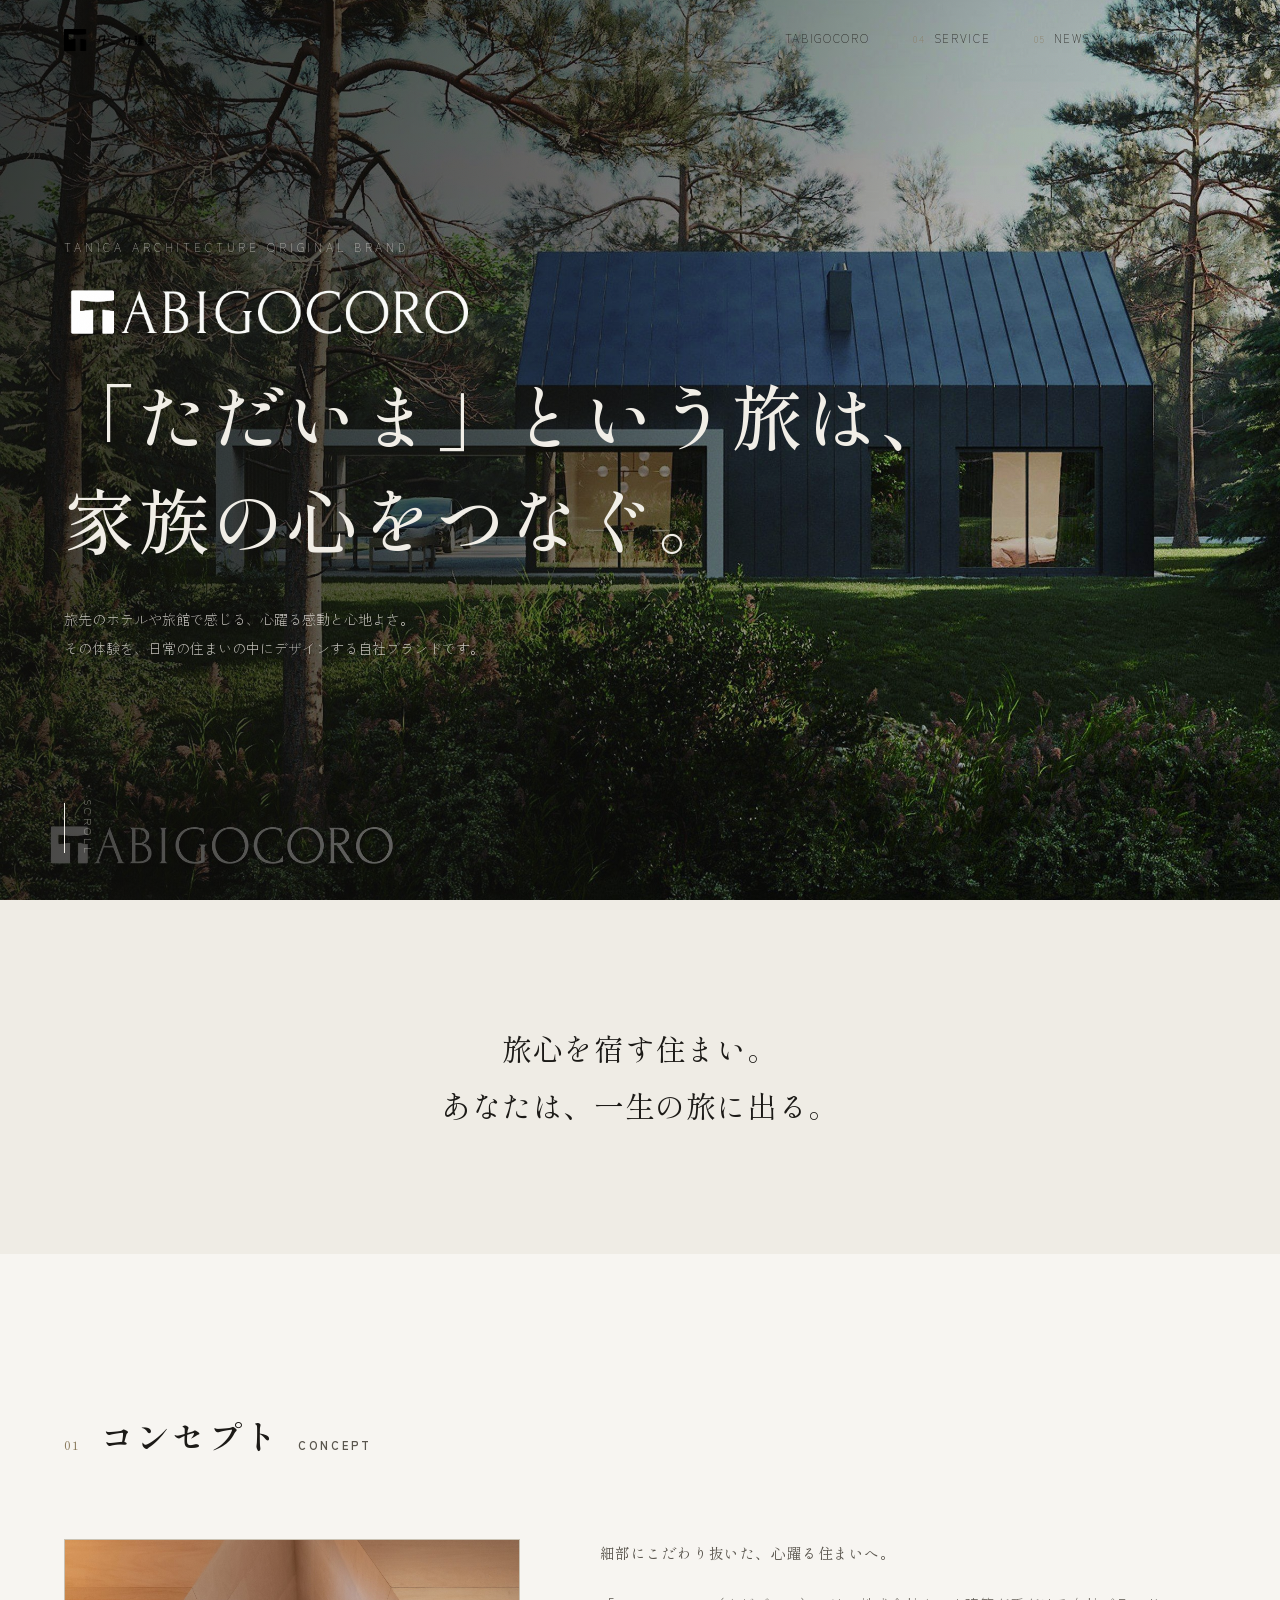
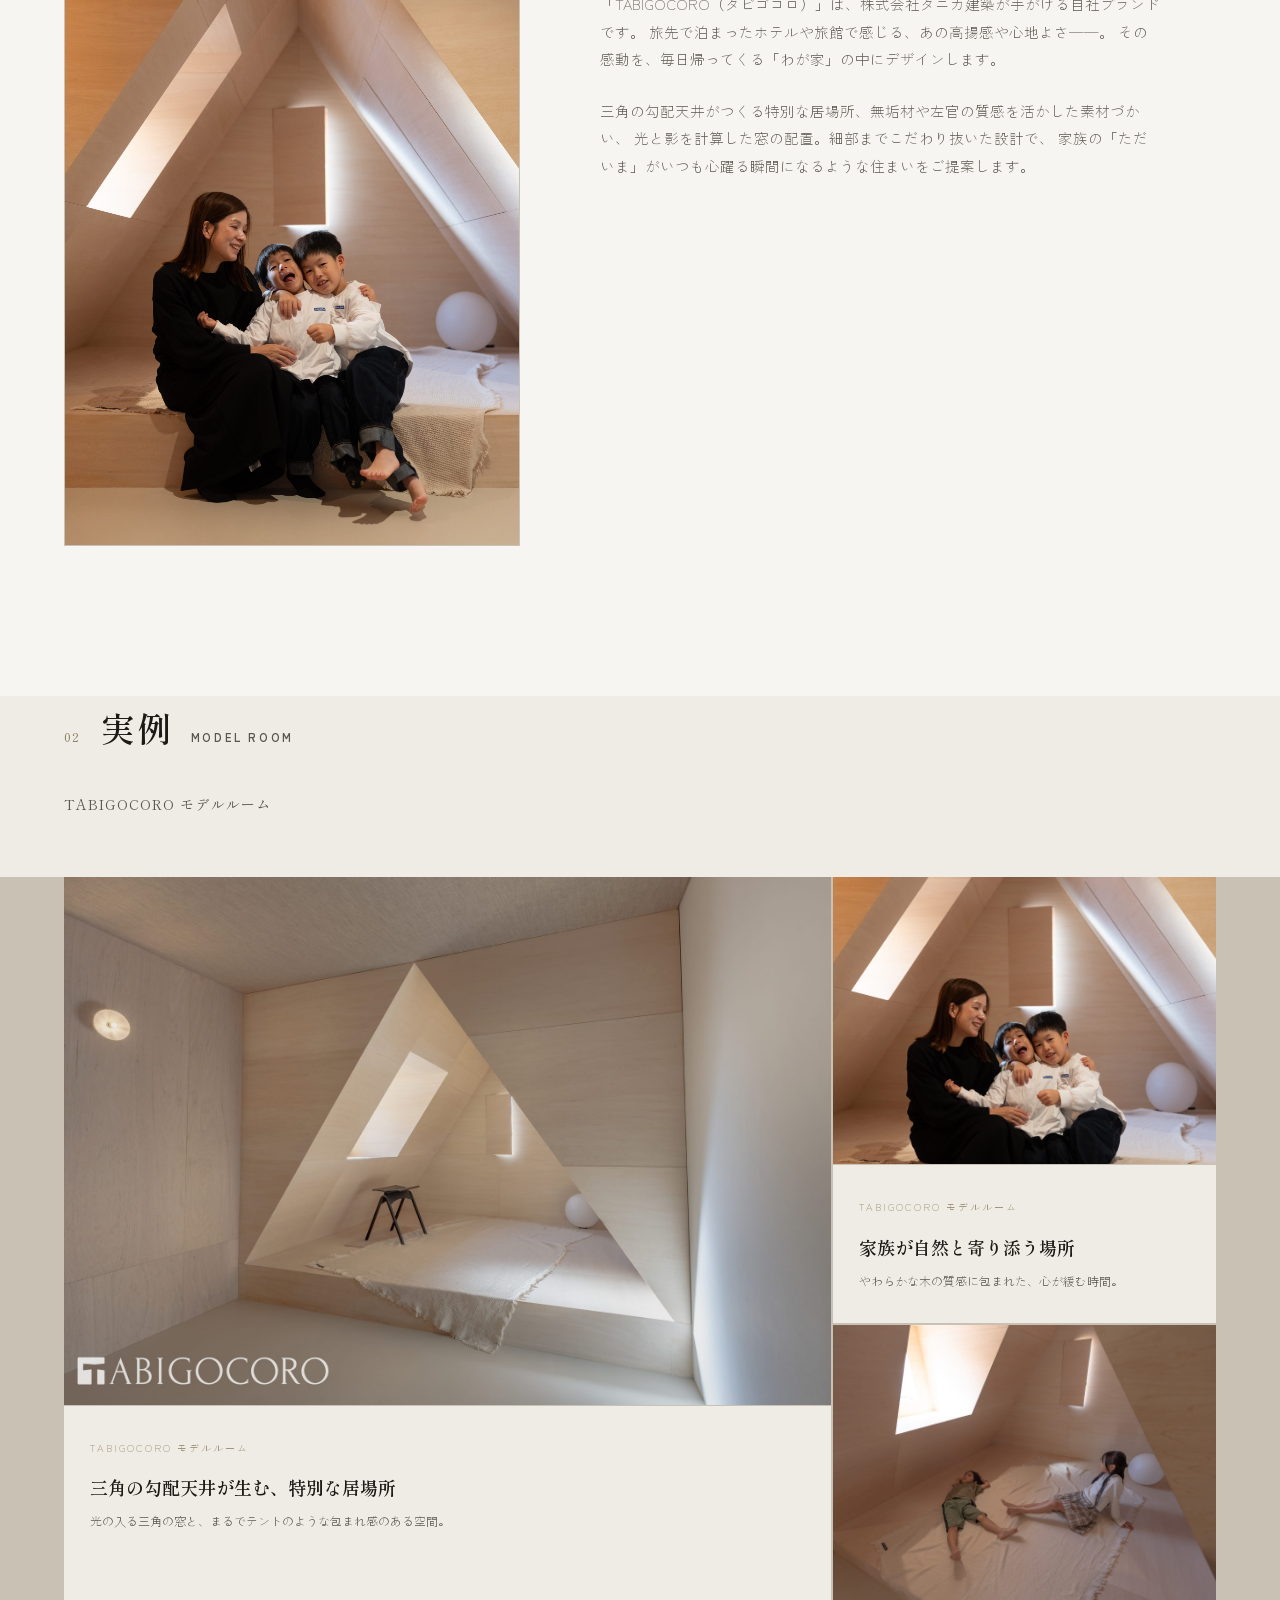
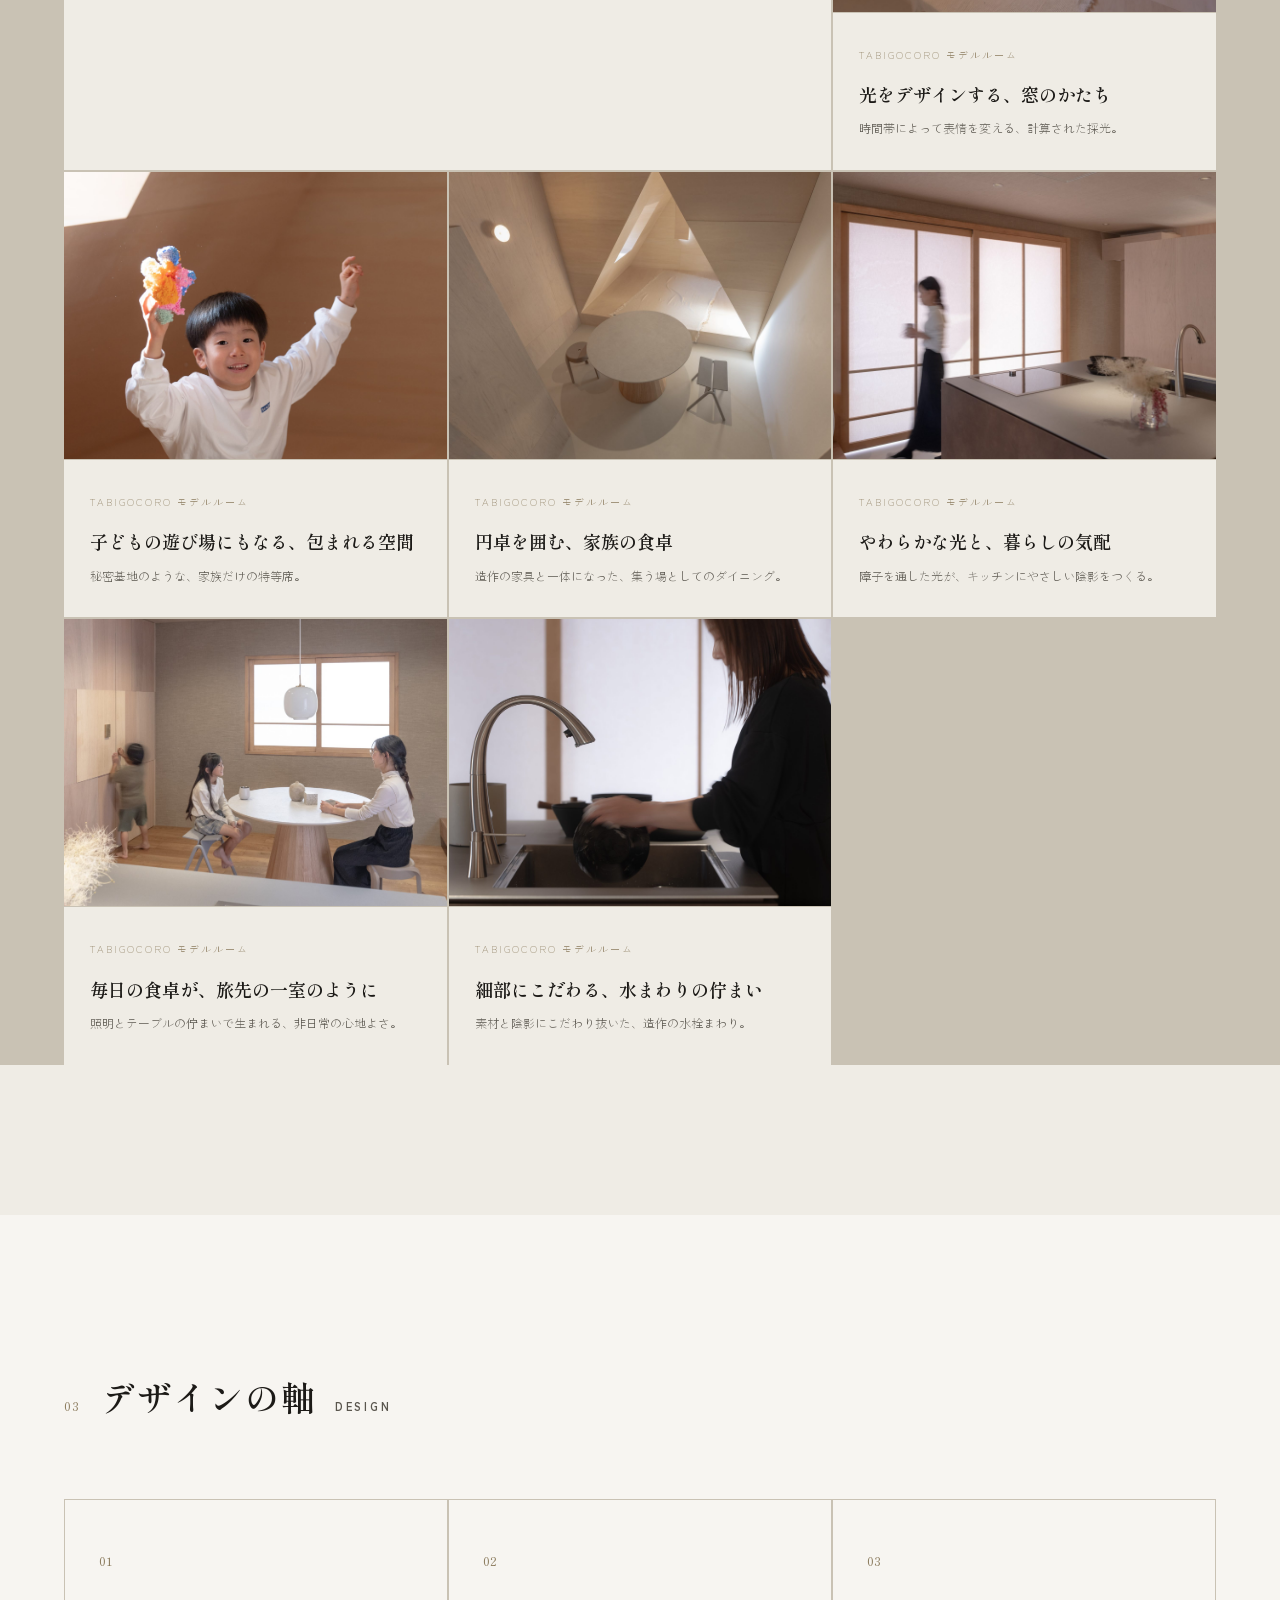
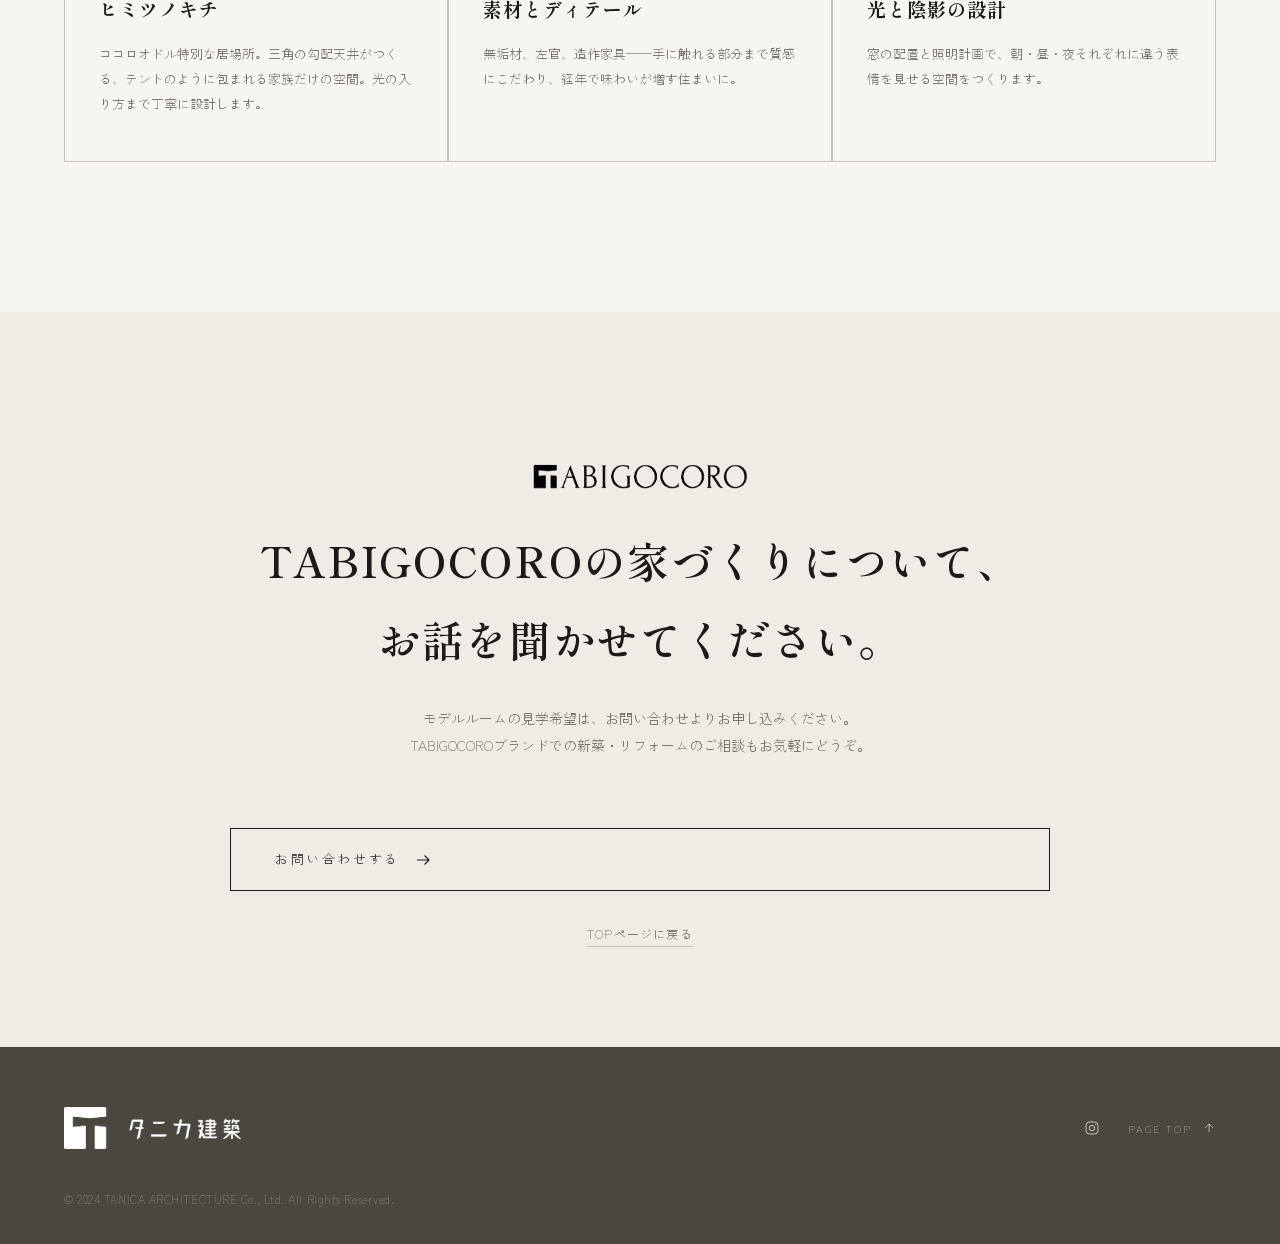
==== tabigocoro.html @ 21b5a2a7 "ギャラリー見出しから「石井邸」表記を削除" ====
<!DOCTYPE html>
<html lang="ja">
<head>
<meta charset="UTF-8">
<meta name="viewport" content="width=device-width, initial-scale=1.0">
<title>TABIGOCORO | 株式会社タニカ建築</title>
<meta name="description" content="TABIGOCORO（タビゴコロ）— 株式会社タニカ建築の自社ブランド。旅先のホテルや旅館で感じる心躍る感動と心地よさを、暮らしの中にデザインします。">
<link rel="preconnect" href="https://fonts.googleapis.com">
<link rel="preconnect" href="https://fonts.gstatic.com" crossorigin>
<link href="https://fonts.googleapis.com/css2?family=Shippori+Mincho:wght@400;500;600;800&family=Zen+Kaku+Gothic+New:wght@300;400;500;700&family=EB+Garamond:ital,wght@0,400;0,500;1,400&display=swap" rel="stylesheet">
<link rel="stylesheet" href="css/style.css">
<link rel="stylesheet" href="css/tabigocoro.css">
<link rel="icon" type="image/png" href="images/favicon.png">
</head>
<body>

<div class="loader" id="loader">
  <div class="loader-mark">TANICA</div>
</div>

<div class="grain"></div>

<header class="site-header" id="siteHeader">
  <a href="index.html#top" class="logo">
    <img src="images/logo-tanica-black.png" alt="タニカ建築" class="logo-full">
    <span class="logo-en">TANICA ARCHITECTURE</span>
  </a>
  <nav class="main-nav" id="mainNav">
    <a href="index.html#about"><span class="num">01</span>ABOUT</a>
    <a href="index.html#works"><span class="num">02</span>WORKS</a>
    <a href="tabigocoro.html"><span class="num">03</span>TABIGOCORO</a>
    <a href="index.html#service"><span class="num">04</span>SERVICE</a>
    <a href="index.html#news"><span class="num">05</span>NEWS</a>
    <a href="index.html#contact"><span class="num">06</span>CONTACT</a>
  </nav>
  <button class="menu-btn" id="menuBtn" aria-label="メニュー">
    <span></span><span></span><span></span>
  </button>
</header>

<main>

  <section class="hero tg-hero" id="top">
    <div class="hero-photo">
      <img src="images/tabigocoro-hero.jpg" alt="TABIGOCORO 森の中に佇む黒い外壁の平屋">
      <div class="hero-photo-overlay"></div>
    </div>
    <div class="hero-inner">
      <p class="hero-eyebrow reveal">TANICA ARCHITECTURE ORIGINAL BRAND</p>
      <img src="images/tabigocoro-logo-white.png" alt="TABIGOCORO" class="tg-wordmark reveal">
      <h1 class="hero-title">
        <span class="reveal">「ただいま」という旅は、</span>
        <span class="reveal">家族の心をつなぐ。</span>
      </h1>
      <p class="hero-lead reveal">
        旅先のホテルや旅館で感じる、心躍る感動と心地よさ。<br class="br-pc">
        その体験を、日常の住まいの中にデザインする自社ブランドです。
      </p>
    </div>
    <div class="hero-scroll">
      <span class="scroll-line"></span>
      <span class="scroll-text">SCROLL</span>
    </div>
  </section>

  <section class="intro tg-quote">
    <div class="intro-inner reveal">
      旅心を宿す住まい。<br class="br-pc">
      あなたは、一生の旅に出る。
    </div>
  </section>

  <section class="tg-concept" id="concept">
    <div class="section-head reveal">
      <span class="section-num">01</span>
      <h2 class="section-title"><span class="jp">コンセプト</span><span class="en">CONCEPT</span></h2>
    </div>
    <div class="about-grid tg-concept-grid">
      <div class="about-visual reveal">
        <div class="about-frame tg-frame">
          <img src="images/tabigocoro-family.jpg" alt="TABIGOCORO モデルルーム 三角の勾配天井の下で寄り添う家族">
        </div>
      </div>
      <div class="about-text">
        <p class="about-lead reveal">細部にこだわり抜いた、心躍る住まいへ。</p>
        <p class="reveal">
          「TABIGOCORO（タビゴコロ）」は、株式会社タニカ建築が手がける自社ブランドです。
          旅先で泊まったホテルや旅館で感じる、あの高揚感や心地よさ——。
          その感動を、毎日帰ってくる「わが家」の中にデザインします。
        </p>
        <p class="reveal">
          三角の勾配天井がつくる特別な居場所、無垢材や左官の質感を活かした素材づかい、
          光と影を計算した窓の配置。細部までこだわり抜いた設計で、
          家族の「ただいま」がいつも心躍る瞬間になるような住まいをご提案します。
        </p>
      </div>
    </div>
  </section>

  <section class="tg-gallery" id="gallery">
    <div class="section-head reveal">
      <span class="section-num">02</span>
      <h2 class="section-title"><span class="jp">実例</span><span class="en">MODEL ROOM</span></h2>
    </div>
    <p class="tg-gallery-lead reveal">TABIGOCORO モデルルーム</p>

    <div class="works-grid tg-gallery-grid">
      <div class="work-card size-lg reveal">
        <div class="work-visual">
          <img src="images/tabigocoro-nook-brand.jpg" alt="TABIGOCORO モデルルーム 三角の勾配天井のあるくつろぎの居場所">
        </div>
        <div class="work-info">
          <span class="work-cat">TABIGOCORO モデルルーム</span>
          <h3>三角の勾配天井が生む、特別な居場所</h3>
          <p>光の入る三角の窓と、まるでテントのような包まれ感のある空間。</p>
        </div>
      </div>

      <div class="work-card reveal">
        <div class="work-visual">
          <img src="images/tabigocoro-family.jpg" alt="三角の勾配天井の下で寄り添う母親と子どもたち">
        </div>
        <div class="work-info">
          <span class="work-cat">TABIGOCORO モデルルーム</span>
          <h3>家族が自然と寄り添う場所</h3>
          <p>やわらかな木の質感に包まれた、心が緩む時間。</p>
        </div>
      </div>

      <div class="work-card reveal">
        <div class="work-visual">
          <img src="images/tabigocoro-kids-window.jpg" alt="三角の窓から差し込む光と子どもたち">
        </div>
        <div class="work-info">
          <span class="work-cat">TABIGOCORO モデルルーム</span>
          <h3>光をデザインする、窓のかたち</h3>
          <p>時間帯によって表情を変える、計算された採光。</p>
        </div>
      </div>

      <div class="work-card reveal">
        <div class="work-visual">
          <img src="images/tabigocoro-boy-toy.jpg" alt="三角の勾配天井の下で遊ぶ子ども">
        </div>
        <div class="work-info">
          <span class="work-cat">TABIGOCORO モデルルーム</span>
          <h3>子どもの遊び場にもなる、包まれる空間</h3>
          <p>秘密基地のような、家族だけの特等席。</p>
        </div>
      </div>

      <div class="work-card reveal">
        <div class="work-visual">
          <img src="images/tabigocoro-dining-overhead.jpg" alt="円卓のダイニングを見下ろす俯瞰写真">
        </div>
        <div class="work-info">
          <span class="work-cat">TABIGOCORO モデルルーム</span>
          <h3>円卓を囲む、家族の食卓</h3>
          <p>造作の家具と一体になった、集う場としてのダイニング。</p>
        </div>
      </div>

      <div class="work-card reveal">
        <div class="work-visual">
          <img src="images/tabigocoro-kitchen-walk.jpg" alt="障子越しの光の中を歩く女性とキッチン">
        </div>
        <div class="work-info">
          <span class="work-cat">TABIGOCORO モデルルーム</span>
          <h3>やわらかな光と、暮らしの気配</h3>
          <p>障子を通した光が、キッチンにやさしい陰影をつくる。</p>
        </div>
      </div>

      <div class="work-card reveal">
        <div class="work-visual">
          <img src="images/tabigocoro-dining-family.jpg" alt="円卓を囲んで座る親子">
        </div>
        <div class="work-info">
          <span class="work-cat">TABIGOCORO モデルルーム</span>
          <h3>毎日の食卓が、旅先の一室のように</h3>
          <p>照明とテーブルの佇まいで生まれる、非日常の心地よさ。</p>
        </div>
      </div>

      <div class="work-card reveal">
        <div class="work-visual">
          <img src="images/tabigocoro-faucet.jpg" alt="水まわりの造作水栓のディテール">
        </div>
        <div class="work-info">
          <span class="work-cat">TABIGOCORO モデルルーム</span>
          <h3>細部にこだわる、水まわりの佇まい</h3>
          <p>素材と陰影にこだわり抜いた、造作の水栓まわり。</p>
        </div>
      </div>
    </div>
  </section>

  <section class="about tg-pillars-section">
    <div class="section-head reveal">
      <span class="section-num">03</span>
      <h2 class="section-title"><span class="jp">デザインの軸</span><span class="en">DESIGN</span></h2>
    </div>
    <div class="about-pillars tg-pillars">
      <div class="pillar reveal">
        <span class="pillar-num">01</span>
        <h3>ヒミツノキチ</h3>
        <p>ココロオドル特別な居場所。三角の勾配天井がつくる、テントのように包まれる家族だけの空間。光の入り方まで丁寧に設計します。</p>
      </div>
      <div class="pillar reveal">
        <span class="pillar-num">02</span>
        <h3>素材とディテール</h3>
        <p>無垢材、左官、造作家具——手に触れる部分まで質感にこだわり、経年で味わいが増す住まいに。</p>
      </div>
      <div class="pillar reveal">
        <span class="pillar-num">03</span>
        <h3>光と陰影の設計</h3>
        <p>窓の配置と照明計画で、朝・昼・夜それぞれに違う表情を見せる空間をつくります。</p>
      </div>
    </div>
  </section>

  <section class="cta tg-cta">
    <div class="cta-inner reveal">
      <img src="images/tabigocoro-logo-black.png" alt="TABIGOCORO" class="tg-cta-logo">
      <h2 class="cta-title">TABIGOCOROの家づくりについて、<br class="br-pc">お話を聞かせてください。</h2>
      <p class="cta-lead">
        モデルルームの見学希望は、お問い合わせよりお申し込みください。<br class="br-pc">
        TABIGOCOROブランドでの新築・リフォームのご相談もお気軽にどうぞ。
      </p>
      <a href="index.html#contact" class="submit-btn tg-cta-btn">
        <span>お問い合わせする</span>
        <svg width="18" height="18" viewBox="0 0 24 24"><path d="M4 12h16M14 6l6 6-6 6" fill="none" stroke="currentColor" stroke-width="1.5"/></svg>
      </a>
      <a href="index.html" class="link-arrow tg-back-link">TOPページに戻る</a>
    </div>
  </section>

</main>

<footer class="site-footer">
  <div class="footer-top">
    <a href="index.html#top" class="footer-logo"><img src="images/logo-tanica-white.png" alt="タニカ建築 TANICA ARCHITECTURE"></a>
    <div class="footer-right">
      <a href="https://www.instagram.com/tanica.architect.design/" target="_blank" rel="noopener noreferrer" class="footer-sns" aria-label="Instagram">
        <svg width="16" height="16" viewBox="0 0 24 24" fill="none" stroke="currentColor" stroke-width="1.5"><rect x="3" y="3" width="18" height="18" rx="5"/><circle cx="12" cy="12" r="4"/><circle cx="17.5" cy="6.5" r="1" fill="currentColor" stroke="none"/></svg>
      </a>
      <a href="#top" class="to-top">
        <span>PAGE TOP</span>
        <svg width="14" height="14" viewBox="0 0 24 24"><path d="M12 19V5M5 12l7-7 7 7" fill="none" stroke="currentColor" stroke-width="1.5"/></svg>
      </a>
    </div>
  </div>
  <p class="footer-copy">&copy; 2024 TANICA ARCHITECTURE Co., Ltd. All Rights Reserved.</p>
</footer>

<script src="js/main.js"></script>
</body>
</html>
---- css/style.css ----
:root{
  --bg:#f7f5f1;
  --bg-alt:#efece5;
  --ink:#1c1a17;
  --ink-soft:#5a564e;
  --line:#c9c2b4;
  --accent:#8a7a5c;
  --dark:#1c1a17;
  --support-bg:#4a473e;
  --dark-ink:#f2efe8;
  --serif:'Shippori Mincho','EB Garamond',serif;
  --sans:'Zen Kaku Gothic New',-apple-system,'Hiragino Kaku Gothic ProN',sans-serif;
  --maxw:1240px;
  --dur:.9s;
}

*{margin:0;padding:0;box-sizing:border-box;}
html{scroll-behavior:smooth;}
body{
  background:var(--bg);
  color:var(--ink);
  font-family:var(--sans);
  font-weight:300;
  line-height:1.9;
  -webkit-font-smoothing:antialiased;
  overflow-x:hidden;
}
a{color:inherit;text-decoration:none;}
ul,ol{list-style:none;}
img,svg{display:block;max-width:100%;}
button{font-family:inherit;background:none;border:none;cursor:pointer;color:inherit;}
input,textarea,select{font-family:inherit;}

::selection{background:var(--ink);color:var(--bg);}

/* ---------- loader ---------- */
.loader{
  position:fixed;inset:0;z-index:9999;
  background:var(--ink);
  display:flex;align-items:center;justify-content:center;
  transition:opacity .8s ease, visibility .8s ease;
}
.loader-mark{
  font-family:var(--serif);
  color:var(--dark-ink);
  letter-spacing:.5em;
  font-size:14px;
  padding-left:.5em;
  opacity:0;
  animation:loaderFade 1.6s ease forwards;
}
@keyframes loaderFade{
  0%{opacity:0; letter-spacing:1em;}
  60%{opacity:1;}
  100%{opacity:1; letter-spacing:.5em;}
}
.loader.done{opacity:0;visibility:hidden;}

/* ---------- grain overlay ---------- */
.grain{
  position:fixed;inset:0;pointer-events:none;z-index:9998;
  opacity:.035;mix-blend-mode:multiply;
  background-image:url("data:image/svg+xml,%3Csvg xmlns='http://www.w3.org/2000/svg' width='120' height='120'%3E%3Cfilter id='n'%3E%3CfeTurbulence type='fractalNoise' baseFrequency='0.9' numOctaves='2' stitchTiles='stitch'/%3E%3C/filter%3E%3Crect width='100%25' height='100%25' filter='url(%23n)'/%3E%3C/svg%3E");
}

/* ---------- reveal ---------- */
.reveal{
  opacity:0;
  transform:translateY(28px);
  transition:opacity 1s cubic-bezier(.16,.8,.24,1), transform 1s cubic-bezier(.16,.8,.24,1);
}
.reveal.in{opacity:1;transform:translateY(0);}

/* ---------- header ---------- */
.site-header{
  position:fixed;top:0;left:0;right:0;z-index:500;
  display:flex;align-items:center;justify-content:space-between;
  padding:28px 5vw;
  transition:padding .4s ease, background .4s ease, border-color .4s ease;
  mix-blend-mode:normal;
}
.site-header.scrolled{
  padding:16px 5vw;
  background:rgba(247,245,241,.88);
  backdrop-filter:blur(10px);
  border-bottom:1px solid var(--line);
}
.logo{display:flex;align-items:center;gap:14px;line-height:1;}
.logo-full{height:22px;width:auto;display:block;}
.logo-en{font-size:9px;letter-spacing:.22em;color:var(--ink-soft);white-space:nowrap;}
.main-nav{display:flex;gap:44px;}
.main-nav a{
  font-size:11px;letter-spacing:.15em;
  display:flex;align-items:center;gap:8px;
  position:relative;padding-bottom:4px;
}
.main-nav a .num{color:var(--accent);font-size:10px;}
.main-nav a::after{
  content:"";position:absolute;left:0;bottom:0;width:0;height:1px;
  background:var(--ink);transition:width .4s ease;
}
.main-nav a:hover::after{width:100%;}
.menu-btn{display:none;flex-direction:column;gap:5px;width:26px;z-index:600;}
.menu-btn span{display:block;height:1px;background:var(--ink);transition:transform .3s ease, opacity .3s ease;}

/* ---------- hero ---------- */
.hero{
  position:relative;
  min-height:100svh;
  display:flex;flex-direction:column;justify-content:center;
  padding:0 5vw;
  overflow:hidden;
  color:#f2efe8;
}
.hero-photo{position:absolute;inset:0;z-index:0;}
.hero-photo img{width:100%;height:100%;object-fit:cover;object-position:60% 50%;}
.hero-photo-overlay{
  position:absolute;inset:0;
  background:linear-gradient(100deg, rgba(15,14,12,.82) 0%, rgba(15,14,12,.62) 42%, rgba(15,14,12,.32) 70%, rgba(15,14,12,.18) 100%);
}
.hero-inner{position:relative;z-index:2;max-width:900px;}
.hero-eyebrow{
  font-size:11px;letter-spacing:.35em;color:rgba(242,239,232,.75);margin-bottom:28px;
  transition-delay:.1s;
}
.hero-title{
  font-family:var(--serif);
  font-weight:500;
  font-size:clamp(34px,5.6vw,76px);
  line-height:1.45;
  letter-spacing:.03em;
}
.hero-title span{display:block;}
.hero-title span:nth-child(1){transition-delay:.25s;}
.hero-title span:nth-child(2){transition-delay:.4s;}
.hero-lead{
  margin-top:34px;font-size:14px;line-height:2.1;color:rgba(242,239,232,.8);
  transition-delay:.55s;
}
.hero-scroll{
  position:absolute;z-index:2;bottom:44px;left:5vw;display:flex;align-items:center;gap:14px;
}
.scroll-line{width:1px;height:50px;background:#f2efe8;position:relative;overflow:hidden;}
.scroll-line::after{
  content:"";position:absolute;top:-100%;left:0;width:100%;height:100%;
  background:#0f0e0c;animation:scrollDown 2.4s ease-in-out infinite;
}
@keyframes scrollDown{
  0%{top:-100%;} 50%{top:0;} 100%{top:100%;}
}
.scroll-text{font-size:10px;letter-spacing:.3em;writing-mode:vertical-rl;color:rgba(242,239,232,.75);}

/* ---------- intro ---------- */
.intro{padding:140px 5vw;text-align:center;background:var(--bg-alt);}
.intro-inner{max-width:760px;margin:0 auto;font-family:var(--serif);font-size:clamp(16px,1.9vw,21px);line-height:2.3;letter-spacing:.02em;}

/* ---------- section head ---------- */
.section-head{
  display:flex;align-items:baseline;gap:20px;
  padding:0 5vw;margin-bottom:70px;
}
.section-num{font-family:var(--serif);font-size:13px;color:var(--accent);letter-spacing:.1em;}
.section-title{display:flex;align-items:baseline;gap:18px;}
.section-title .jp{font-family:var(--serif);font-size:clamp(24px,3vw,34px);font-weight:600;letter-spacing:.06em;}
.section-title .en{font-size:11px;letter-spacing:.25em;color:var(--ink-soft);}
.section-head.light .section-num,
.section-head.light .en{color:rgba(242,239,232,.55);}

/* ---------- about ---------- */
.about{padding:150px 0 140px;}
.about-grid{
  display:grid;grid-template-columns:.85fr 1.15fr;gap:80px;
  padding:0 5vw;align-items:start;
}
.about-frame{
  aspect-ratio:4/5;background:var(--bg-alt);border:1px solid var(--line);
  overflow:hidden;
}
.about-frame img{width:100%;height:100%;object-fit:cover;}
.about-lead{font-family:var(--serif);font-size:22px;margin-bottom:30px;letter-spacing:.04em;}
.about-text p{margin-bottom:24px;font-size:14.5px;color:var(--ink-soft);max-width:560px;}
.about-facts{
  display:grid;grid-template-columns:1fr 1fr;gap:22px 30px;
  margin-top:44px;padding-top:36px;border-top:1px solid var(--line);max-width:560px;
}
.about-facts div{display:flex;justify-content:space-between;gap:16px;font-size:13px;border-bottom:1px solid var(--line);padding-bottom:10px;}
.about-facts dt{color:var(--ink-soft);letter-spacing:.1em;flex-shrink:0;}
.about-facts dd{font-family:var(--serif);text-align:right;}

.about-pillars{
  display:grid;grid-template-columns:repeat(3,1fr);gap:2px;
  background:var(--line);margin:110px 5vw 0;border:1px solid var(--line);
}
.pillar{background:var(--bg);padding:44px 34px;}
.pillar-num{font-family:var(--serif);font-size:13px;color:var(--accent);}
.pillar h3{font-family:var(--serif);font-size:19px;margin:16px 0 14px;letter-spacing:.05em;}
.pillar p{font-size:13px;color:var(--ink-soft);line-height:1.95;}
.pillar-link{display:inline-block;margin-top:22px;font-size:12px;letter-spacing:.1em;border-bottom:1px solid var(--ink);padding-bottom:3px;}

/* ---------- works ---------- */
.works{padding:140px 0;background:var(--bg-alt);}
.works-grid{
  display:grid;grid-template-columns:repeat(3,1fr);gap:2px;
  padding:0 5vw;background:var(--line);
}
.work-card{
  background:var(--bg-alt);display:flex;flex-direction:column;
  transition:transform .5s ease;
}
.work-card:hover{transform:translateY(-6px);}
.work-card.size-lg{grid-column:span 2;grid-row:span 2;}
.work-visual{
  position:relative;
  aspect-ratio:4/3;overflow:hidden;background:var(--bg-alt);
}
.size-lg .work-visual{aspect-ratio:16/11;}
.work-visual img{width:100%;height:100%;object-fit:cover;transition:transform .7s cubic-bezier(.16,.8,.24,1);}
.work-card:hover .work-visual img{transform:scale(1.06);}

.work-card-ba{cursor:pointer;}
.work-card-ba .work-visual img{position:absolute;inset:0;}
.work-card-ba .ba-after{opacity:0;transition:opacity .6s ease;}
.work-card-ba.is-after .ba-after{opacity:1;}
.work-card-ba.is-after .work-visual img{transform:none;}
.ba-tag{
  position:absolute;top:16px;font-size:10px;letter-spacing:.15em;
  padding:5px 12px;background:rgba(15,14,12,.72);color:#f2efe8;z-index:2;
  transition:opacity .5s ease;
}
.ba-tag-before{left:16px;}
.ba-tag-after{right:16px;opacity:0;}
.work-card-ba.is-after .ba-tag-before{opacity:0;}
.work-card-ba.is-after .ba-tag-after{opacity:1;}

.work-info{padding:24px 26px 30px;border-top:1px solid var(--line);}
.work-cat{font-size:10px;letter-spacing:.2em;color:var(--accent);}
.work-info h3{font-family:var(--serif);font-size:18px;margin:10px 0 6px;font-weight:600;}
.work-info p{font-size:12px;color:var(--ink-soft);}
.works-more{text-align:center;margin-top:60px;display:flex;flex-direction:column;align-items:center;gap:16px;}
.link-arrow{
  font-size:12px;letter-spacing:.1em;border-bottom:1px solid var(--ink);padding-bottom:4px;
}
.link-arrow-sub{color:var(--ink-soft);border-bottom-color:var(--line);}

/* ---------- service ---------- */
.service{padding:150px 0;}
.service-list{
  display:grid;grid-template-columns:repeat(3,1fr);
  border-top:1px solid var(--line);border-left:1px solid var(--line);
}
.service-item{
  padding:56px 40px;border-bottom:1px solid var(--line);border-right:1px solid var(--line);position:relative;
}
.service-index{font-family:var(--serif);font-size:34px;color:var(--line);display:block;margin-bottom:18px;}
.service-item h3{font-family:var(--serif);font-size:20px;margin-bottom:14px;letter-spacing:.05em;}
.service-item p{font-size:13.5px;color:var(--ink-soft);max-width:480px;}

/* ---------- support / spec + process ---------- */
.support{background:var(--support-bg);color:var(--dark-ink);padding:140px 0 0;}
.support .section-title .jp{color:var(--dark-ink);}
.support-lead{
  padding:0 5vw;margin:-40px 0 70px;max-width:640px;
  font-size:13.5px;line-height:2.1;color:rgba(242,239,232,.65);
  transition-delay:.1s;
}
.support-grid{
  display:grid;grid-template-columns:repeat(4,1fr);
  padding:0 5vw;gap:1px;background:rgba(242,239,232,.15);
  margin-bottom:130px;
}
.support-item{background:var(--support-bg);padding:38px 30px;}
.support-num{
  display:block;font-family:var(--serif);font-size:clamp(26px,2.6vw,34px);
  color:#f2efe8;margin-bottom:16px;letter-spacing:.02em;
}
.support-num em{font-style:normal;font-size:13px;color:var(--accent);margin-left:4px;}
.support-item p{font-size:12.5px;line-height:1.8;color:rgba(242,239,232,.6);}

.process{padding:0 0 140px;}
.process-title{
  padding:0 5vw;margin-bottom:50px;
  font-family:var(--serif);font-size:22px;letter-spacing:.08em;color:#f2efe8;
}
.process-list{
  display:grid;grid-template-columns:repeat(6,1fr);
  padding:0 5vw;
}
.process-list li{
  padding:30px 20px 30px 0;border-top:1px solid rgba(242,239,232,.2);
  display:flex;flex-direction:column;gap:14px;
}
.p-num{font-family:var(--serif);font-size:12px;color:var(--accent);}
.p-label{font-size:12.5px;letter-spacing:.05em;line-height:1.7;color:rgba(242,239,232,.85);}

/* ---------- news ---------- */
.news{padding:150px 0;}
.news-list{max-width:var(--maxw);margin:0 5vw;}
.news-list li{
  display:grid;grid-template-columns:110px 90px 1fr;align-items:center;gap:30px;
  padding:26px 0;border-bottom:1px solid var(--line);
}
.news-list time{font-family:var(--serif);font-size:13px;color:var(--ink-soft);}
.news-tag{font-size:10px;letter-spacing:.15em;color:var(--accent);border:1px solid var(--accent);padding:4px 10px;justify-self:start;}
.news-list p{font-size:14px;}

/* ---------- cta / contact ---------- */
.cta{background:var(--bg-alt);padding:150px 5vw 100px;}
.cta-inner{max-width:820px;margin:0 auto;text-align:center;}
.cta-eyebrow{font-size:11px;letter-spacing:.35em;color:var(--accent);margin-bottom:24px;}
.cta-title{font-family:var(--serif);font-size:clamp(26px,3.6vw,42px);font-weight:600;letter-spacing:.04em;margin-bottom:26px;}
.cta-lead{font-size:14px;color:var(--ink-soft);margin-bottom:70px;}

.contact-form{text-align:left;margin-bottom:100px;}
.form-row{display:grid;grid-template-columns:1fr 1fr;gap:24px;margin-bottom:24px;}
.contact-form label{display:flex;flex-direction:column;gap:10px;font-size:12px;letter-spacing:.05em;color:var(--ink-soft);}
.contact-form label.full{margin-bottom:34px;}
.contact-form em{color:var(--accent);font-style:normal;margin-left:4px;}
.contact-form input,.contact-form select,.contact-form textarea{
  border:none;border-bottom:1px solid var(--line);background:transparent;
  padding:12px 4px;font-size:14px;color:var(--ink);outline:none;
  transition:border-color .3s ease;
}
.contact-form input:focus,.contact-form select:focus,.contact-form textarea:focus{border-color:var(--ink);}
.contact-form textarea{resize:vertical;}
.submit-btn{
  display:flex;align-items:center;gap:14px;margin:0 auto;
  padding:18px 44px;border:1px solid var(--ink);font-size:13px;letter-spacing:.2em;
  transition:background .35s ease,color .35s ease;
}
.submit-btn:hover{background:var(--ink);color:var(--bg);}
.form-note{text-align:center;margin-top:20px;font-size:12.5px;color:var(--accent);min-height:1em;}

.contact-info{
  display:grid;grid-template-columns:repeat(4,1fr);gap:40px;
  border-top:1px solid var(--line);padding-top:50px;text-align:left;
}
.contact-info h4{font-size:11px;letter-spacing:.15em;color:var(--accent);margin-bottom:14px;}
.contact-info p{font-size:13px;color:var(--ink-soft);line-height:1.9;}
.contact-info a{border-bottom:1px solid var(--ink-soft);}
.sns-link{display:inline-flex;align-items:center;gap:8px;border-bottom:1px solid var(--ink-soft);}

.map-embed{
  margin-top:60px;border:1px solid var(--line);overflow:hidden;
  filter:grayscale(1) contrast(1.05) brightness(1.02);
  transition:filter .5s ease;
}
.map-embed:hover{filter:grayscale(.15) contrast(1.02) brightness(1);}
.map-embed iframe{width:100%;height:420px;border:0;display:block;}

/* ---------- footer ---------- */
.site-footer{background:var(--support-bg);color:var(--dark-ink);padding:60px 5vw 34px;}
.footer-top{display:flex;justify-content:space-between;align-items:center;margin-bottom:40px;}
.footer-logo{display:block;}
.footer-logo img{height:42px;width:auto;display:block;}
.footer-right{display:flex;align-items:center;gap:28px;}
.footer-sns{display:flex;align-items:center;color:rgba(242,239,232,.75);transition:color .3s ease;}
.footer-sns:hover{color:#f2efe8;}
.to-top{display:flex;align-items:center;gap:10px;font-size:10px;letter-spacing:.2em;color:rgba(242,239,232,.7);}
.footer-copy{font-size:11px;color:rgba(242,239,232,.4);letter-spacing:.05em;}

/* ---------- responsive ---------- */
@media (max-width:980px){
  .about-grid{grid-template-columns:1fr;gap:50px;}
  .about-frame{max-width:400px;}
  .about-pillars{grid-template-columns:1fr;margin-top:80px;}
  .works-grid{grid-template-columns:repeat(2,1fr);}
  .work-card.size-lg{grid-column:span 2;}
  .service-list{grid-template-columns:1fr;}
  .support-grid{grid-template-columns:repeat(2,1fr);}
  .process-list{grid-template-columns:repeat(3,1fr);}
  .contact-info{grid-template-columns:1fr;gap:26px;}
}

@media (max-width:600px){
  .about-lead{font-size:3.8vw;letter-spacing:.01em;white-space:nowrap;}
}

@media (max-width:720px){
  .br-pc{display:none;}
  .map-embed iframe{height:300px;}
  .main-nav{
    position:fixed;inset:0;z-index:550;
    background:var(--ink);color:var(--dark-ink);
    display:flex;flex-direction:column;align-items:flex-start;justify-content:center;
    gap:30px;padding:0 10vw;
    transform:translateX(100%);transition:transform .5s cubic-bezier(.7,0,.2,1);
  }
  .main-nav.open{transform:translateX(0);}
  .main-nav a{font-size:16px;}
  .menu-btn{display:flex;}
  .menu-btn.open span:nth-child(1){transform:translateY(6px) rotate(45deg);}
  .menu-btn.open span:nth-child(2){opacity:0;}
  .menu-btn.open span:nth-child(3){transform:translateY(-6px) rotate(-45deg);}
  .menu-btn.open span{background:var(--ink);}
  .site-header.menu-open{background:transparent;}

  .works-grid{grid-template-columns:1fr;}
  .work-card.size-lg{grid-column:span 1;}
  .support-grid{grid-template-columns:1fr;}
  .process-list{grid-template-columns:repeat(2,1fr);}
  .form-row{grid-template-columns:1fr;}
  .news-list li{grid-template-columns:1fr;gap:8px;text-align:left;}
}
---- css/tabigocoro.css ----
/* ---------- TABIGOCORO page ---------- */

.tg-wordmark{
  width:clamp(220px,32vw,420px);
  height:auto;
  margin:0 0 22px;
  transition-delay:.15s;
}

.tg-cta-logo{
  width:clamp(150px,18vw,220px);
  height:auto;
  margin:0 auto 28px;
}

.tg-quote{
  padding:120px 5vw;
}
.tg-quote .intro-inner{
  font-size:clamp(20px,2.6vw,30px);
  line-height:1.9;
}

.tg-concept{padding:150px 0;}
.tg-concept-grid{padding:0 5vw;}
.tg-frame{aspect-ratio:3/4;}

.tg-gallery{padding:0 0 150px;background:var(--bg-alt);}
.tg-gallery-lead{
  padding:0 5vw;margin:-40px 0 60px;
  font-family:var(--serif);font-size:14px;letter-spacing:.08em;color:var(--ink-soft);
  transition-delay:.1s;
}
.tg-gallery-grid{padding:0 5vw;}

.tg-pillars-section{padding:150px 0;}
.tg-pillars{margin-top:70px;}

.tg-cta{padding-top:150px;}
.tg-cta-btn{margin-bottom:26px;}
.tg-back-link{color:var(--ink-soft);border-bottom-color:var(--line);}

@media (max-width:720px){
  .tg-quote{padding:90px 5vw;}
  .tg-concept{padding-bottom:100px;}
  .tg-gallery{padding-bottom:100px;}
  .tg-pillars-section{padding:100px 0;}
}
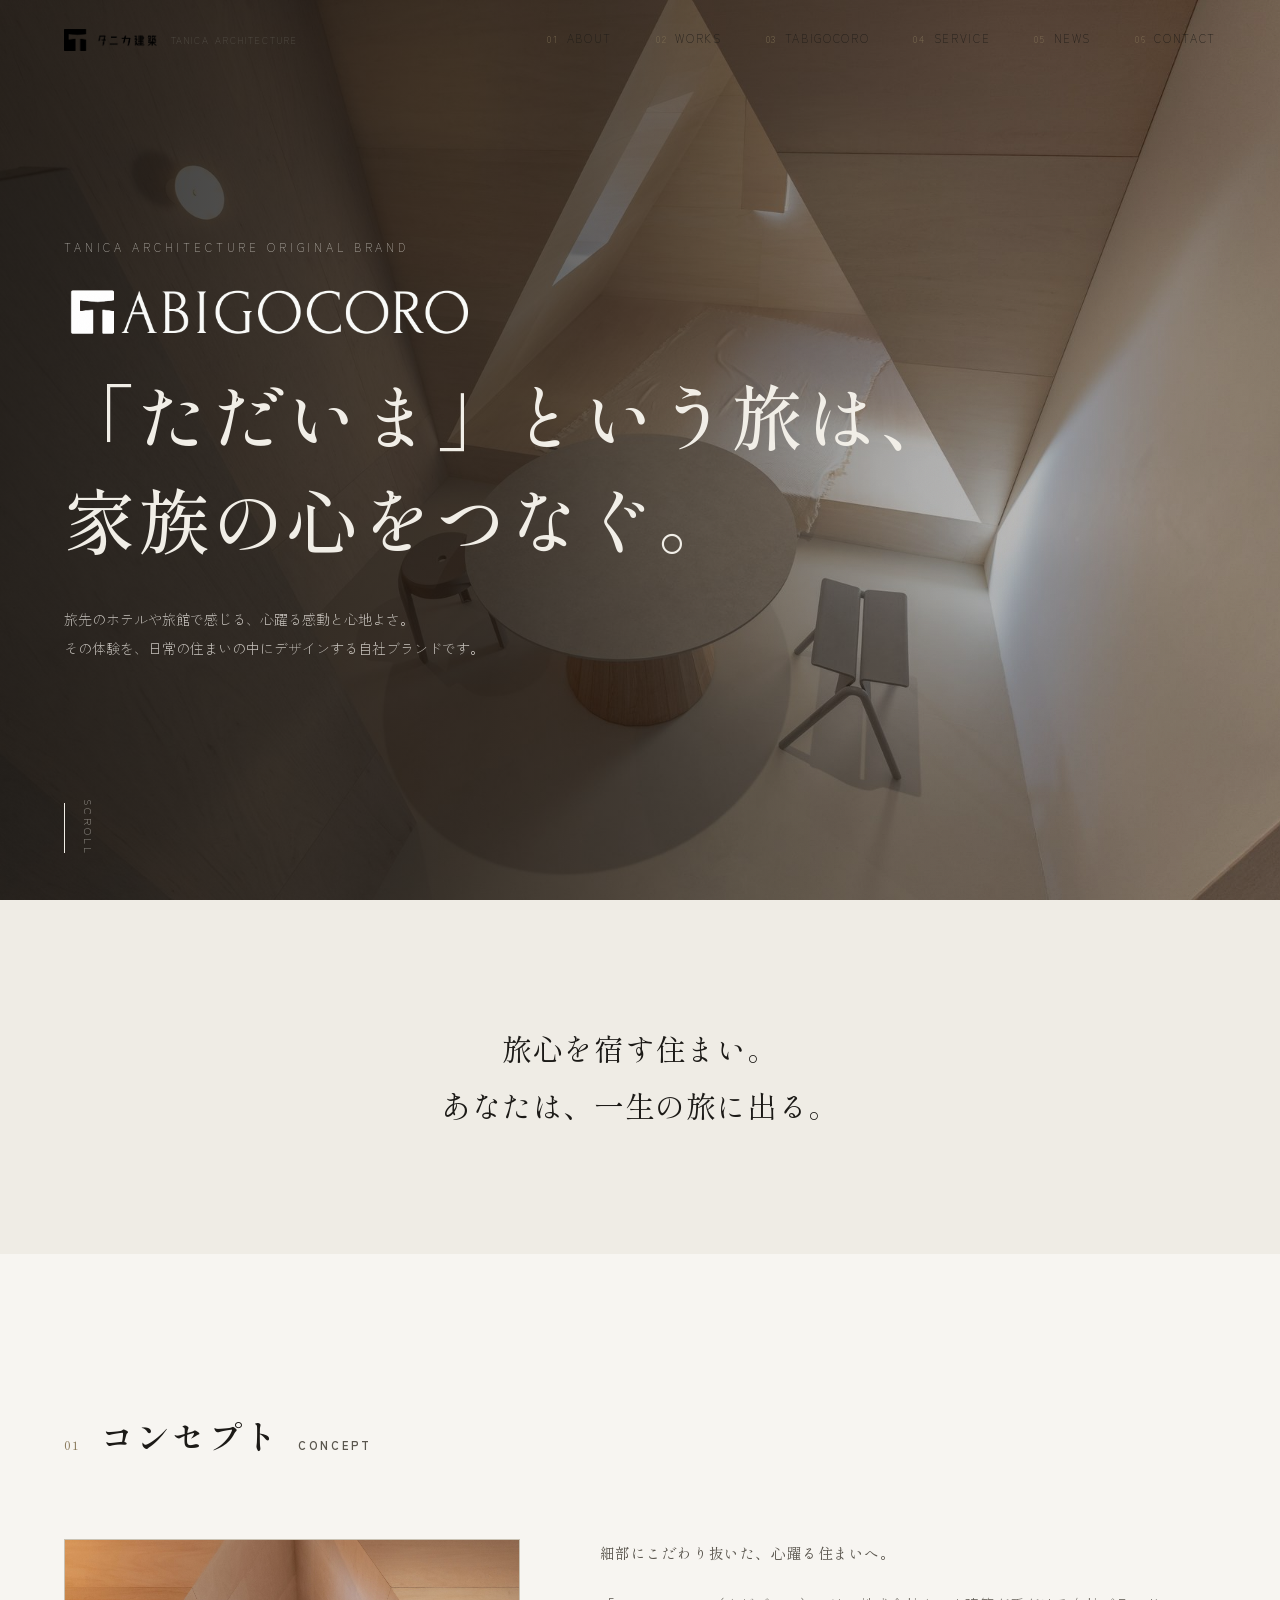
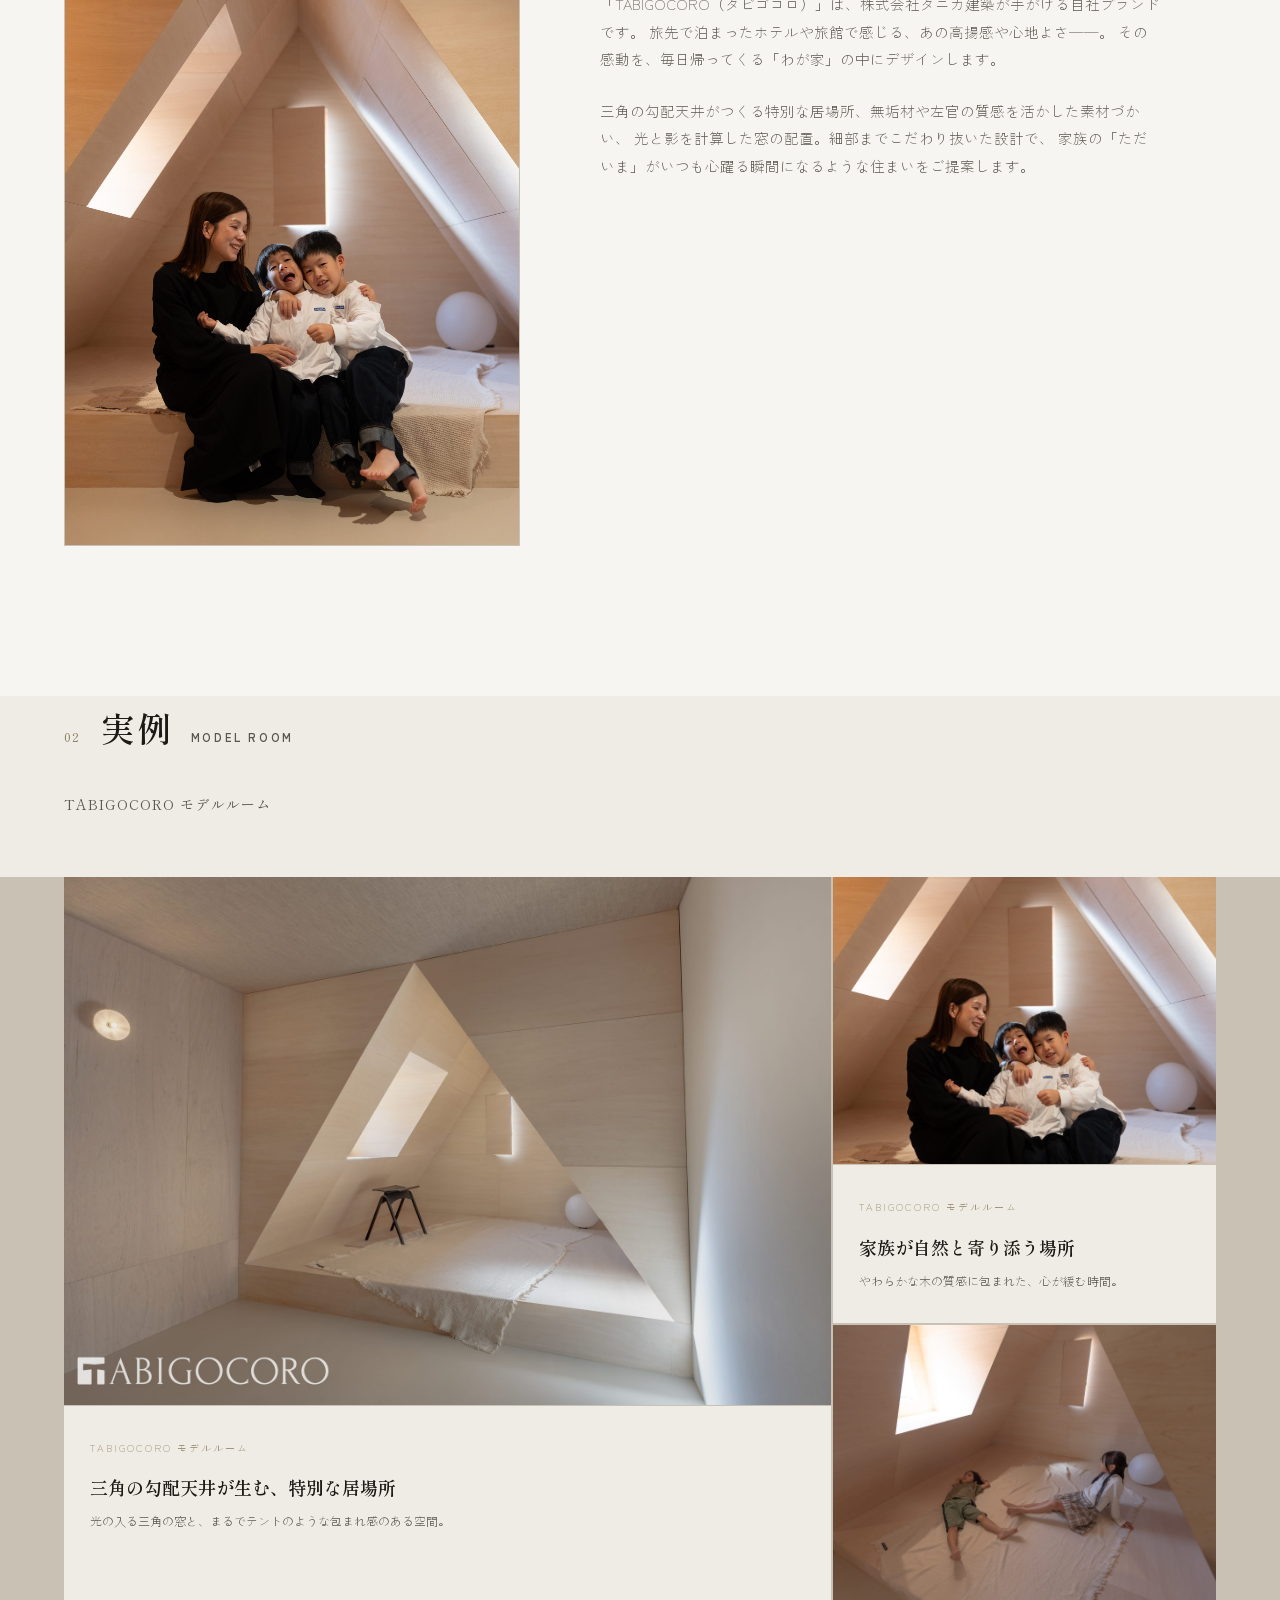
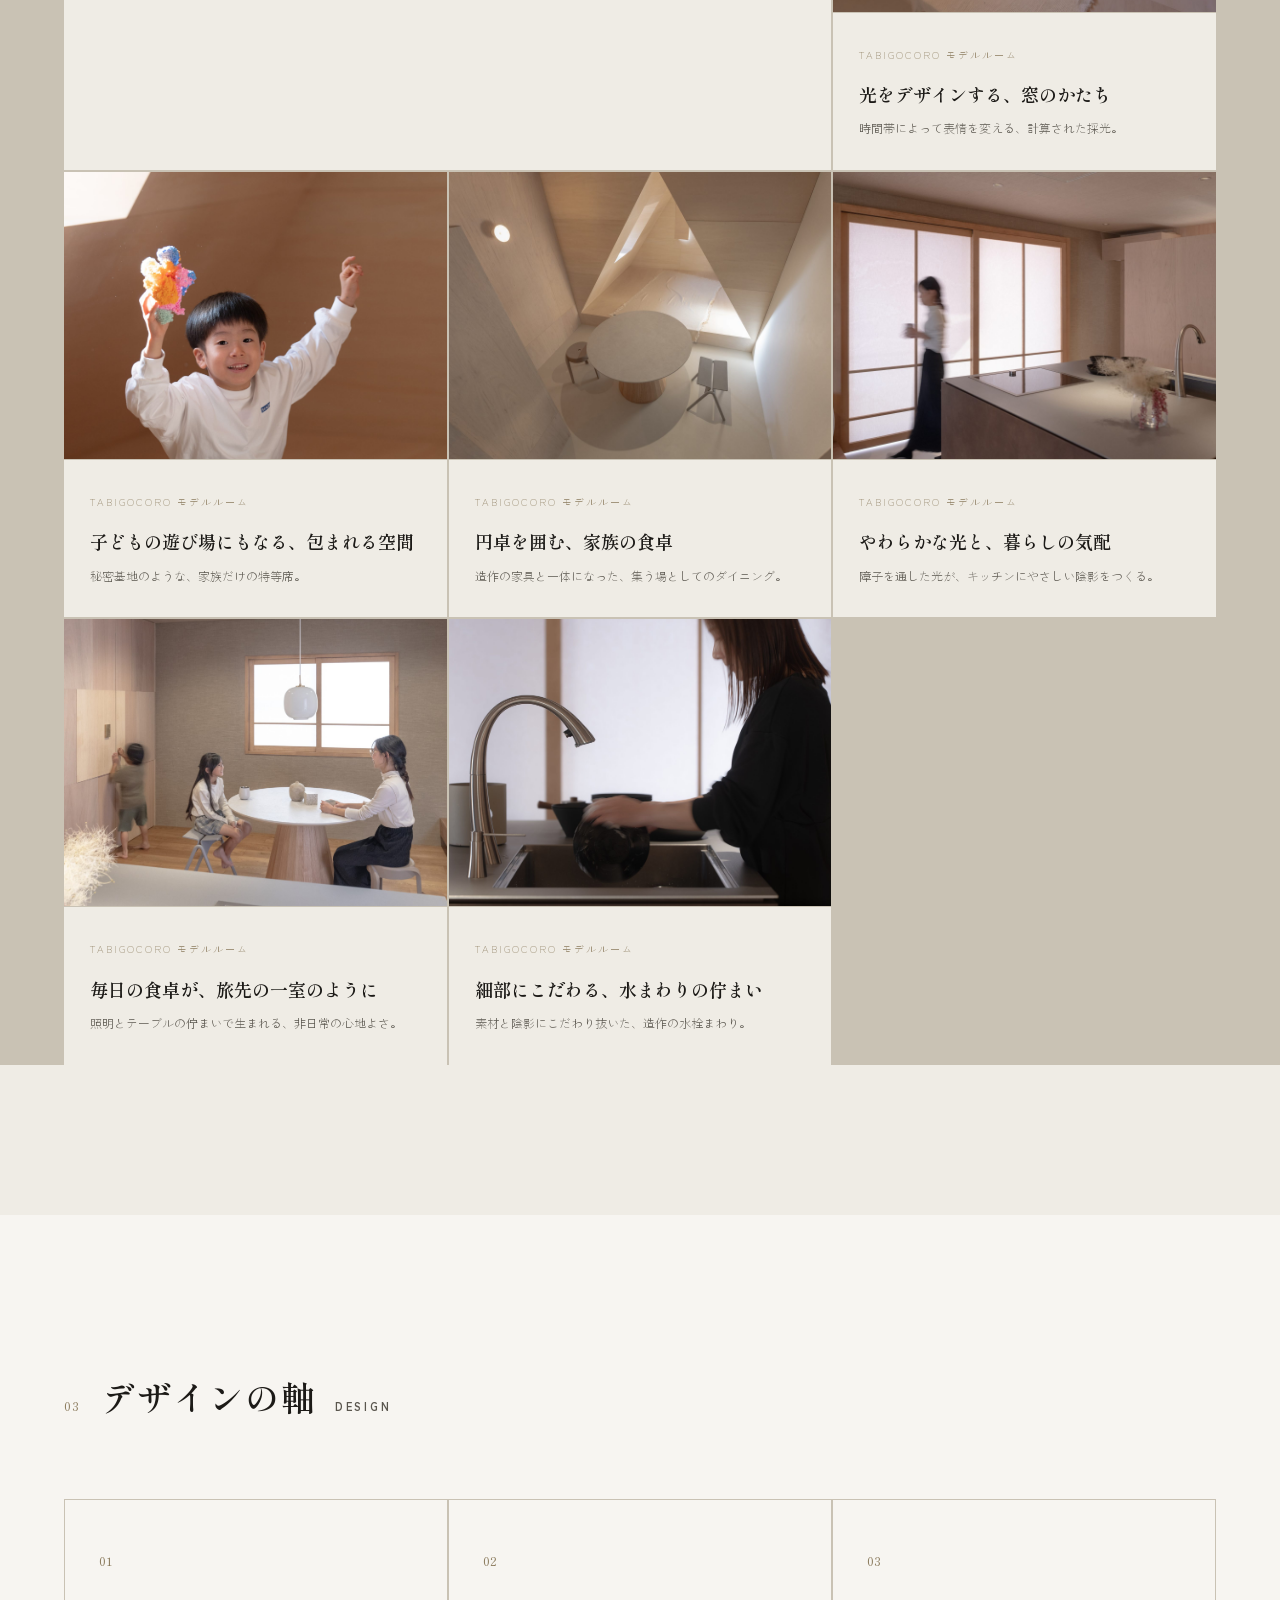
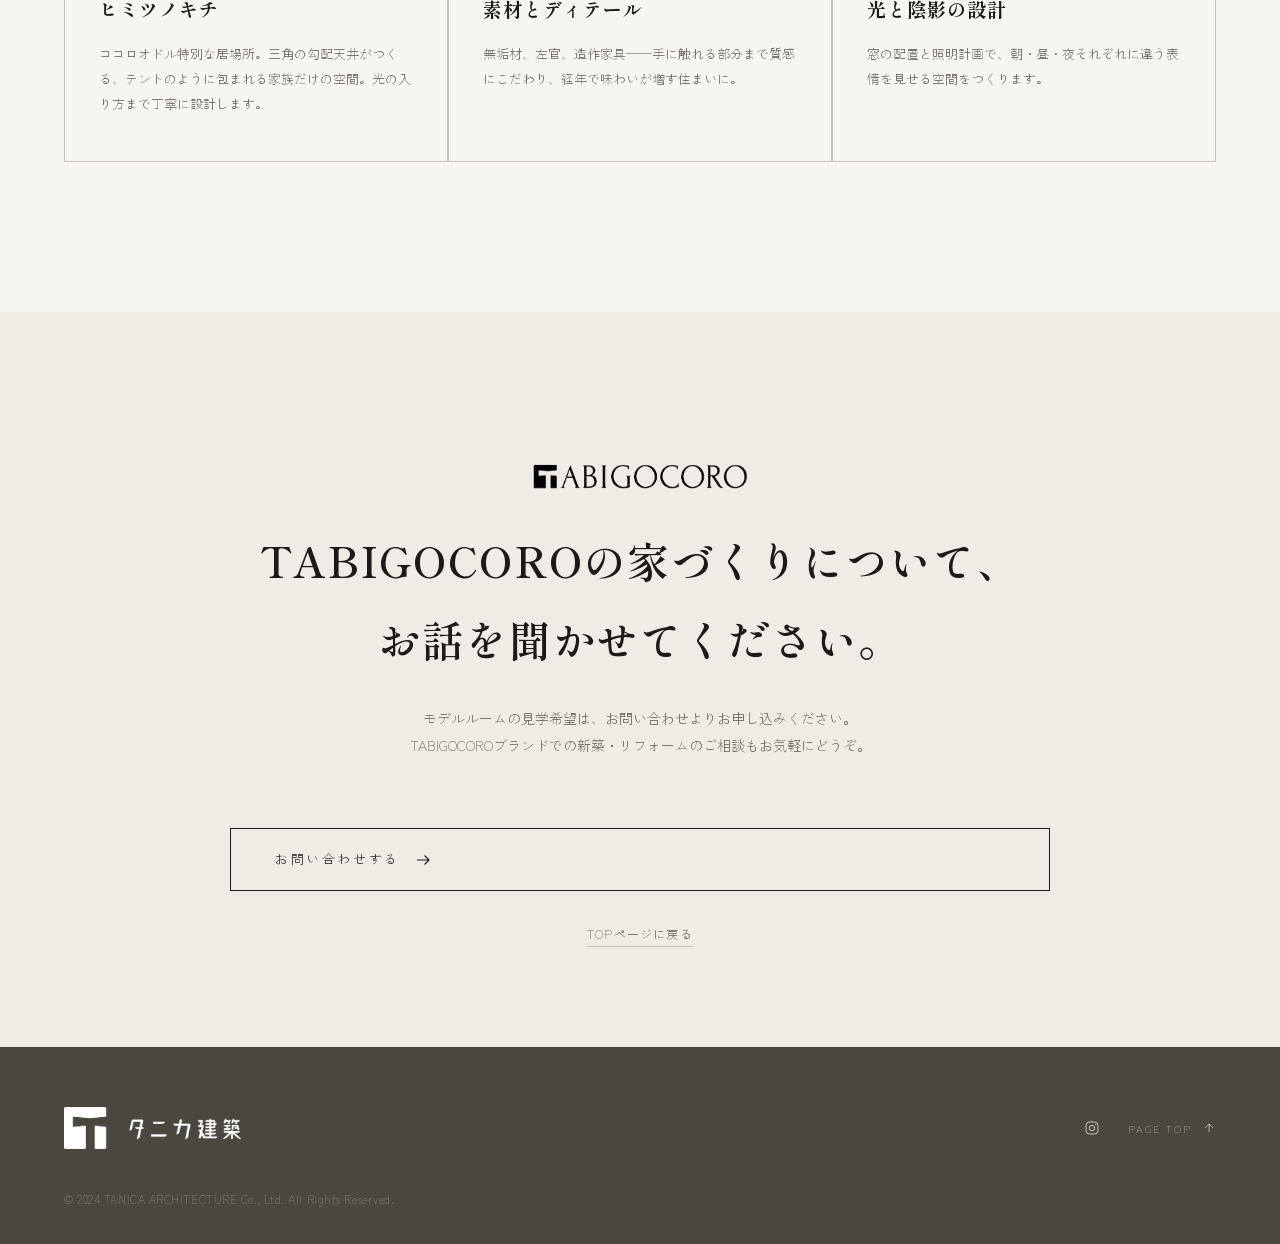
==== commit 80c4d451: "ヒーロー画像をCG購入素材から自社の実写真に差し替え CGTraderで購入した3Dモデルの商品ページ掲載レンダリング画像は、 モデルのロイヤリティフリーライセンスの対象外(出品者の著作物)である 可" ====
--- a/tabigocoro.html
+++ b/tabigocoro.html
@@ -42,7 +42,7 @@
 
   <section class="hero tg-hero" id="top">
     <div class="hero-photo">
-      <img src="images/tabigocoro-hero.jpg" alt="TABIGOCORO 森の中に佇む黒い外壁の平屋">
+      <img src="images/tabigocoro-dining-overhead.jpg" alt="TABIGOCORO モデルルーム 三角の勾配天井と円卓のダイニングを見下ろす">
       <div class="hero-photo-overlay"></div>
     </div>
     <div class="hero-inner">
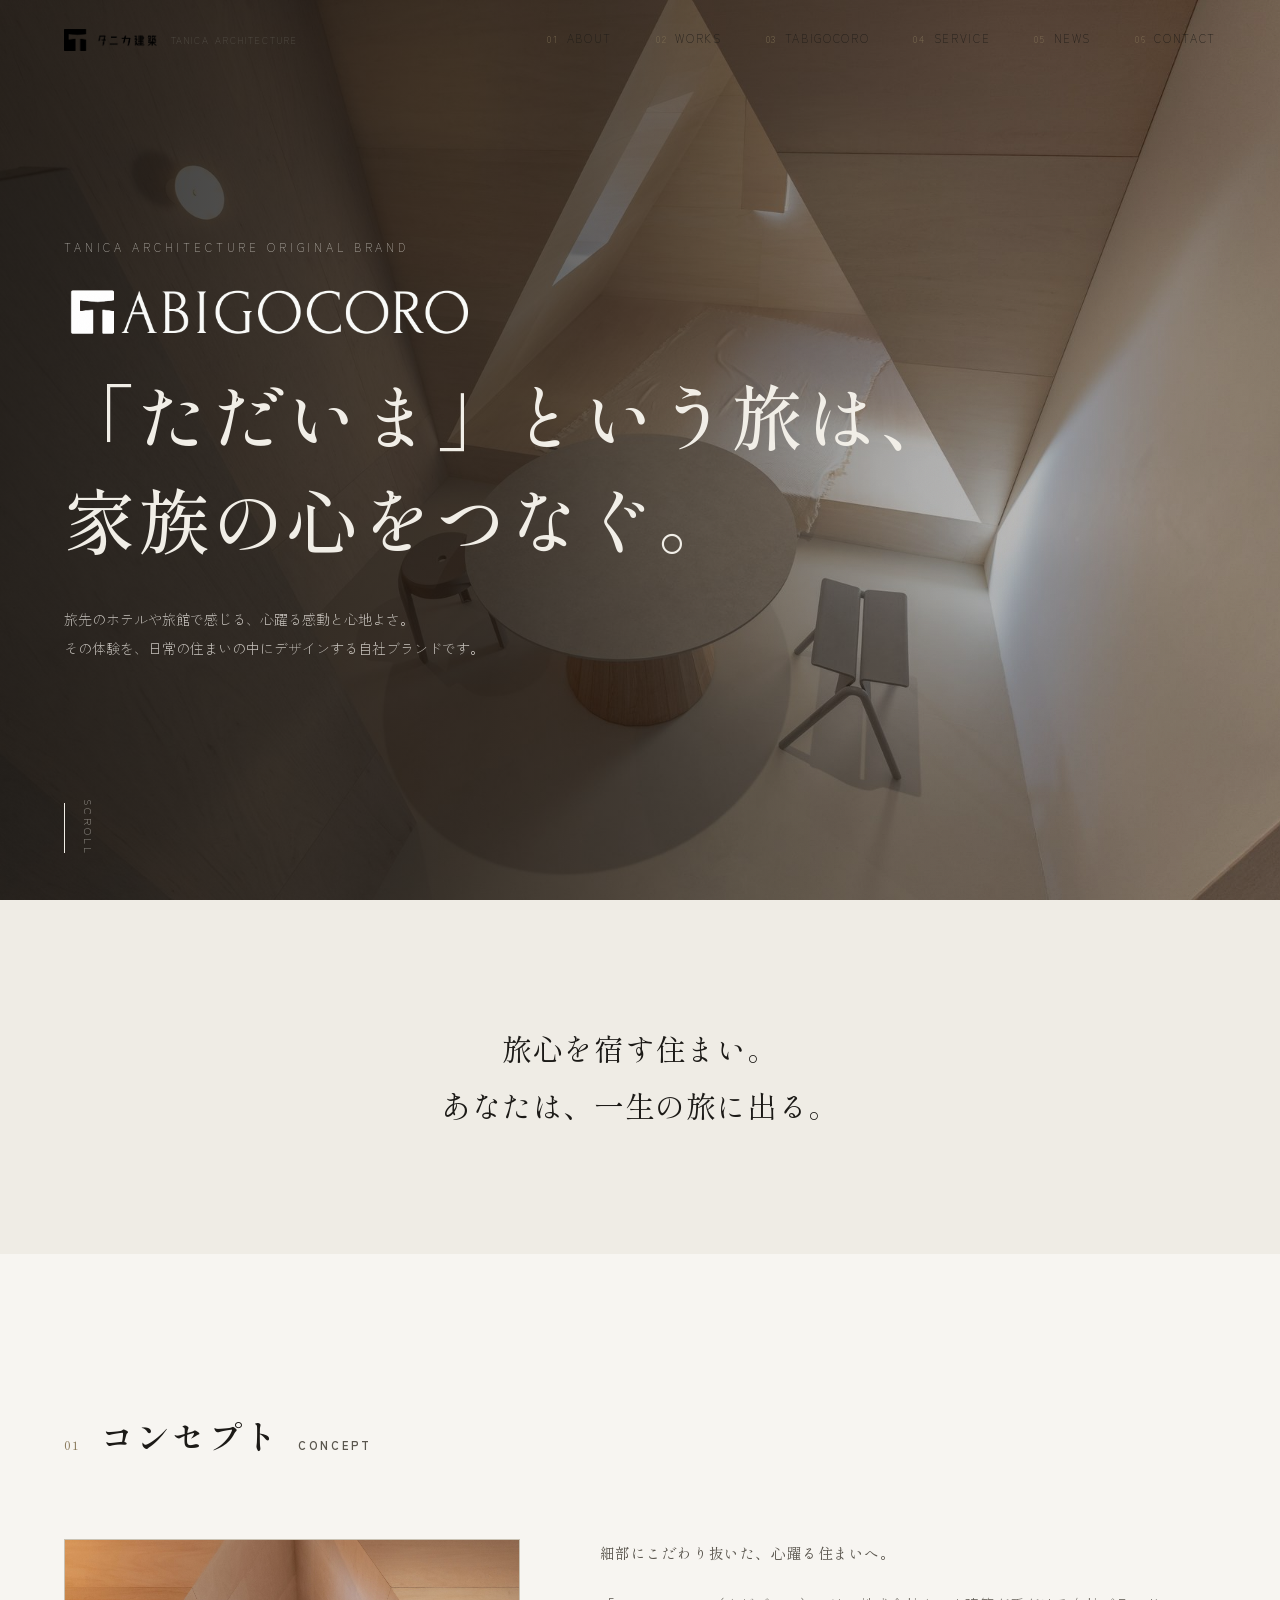
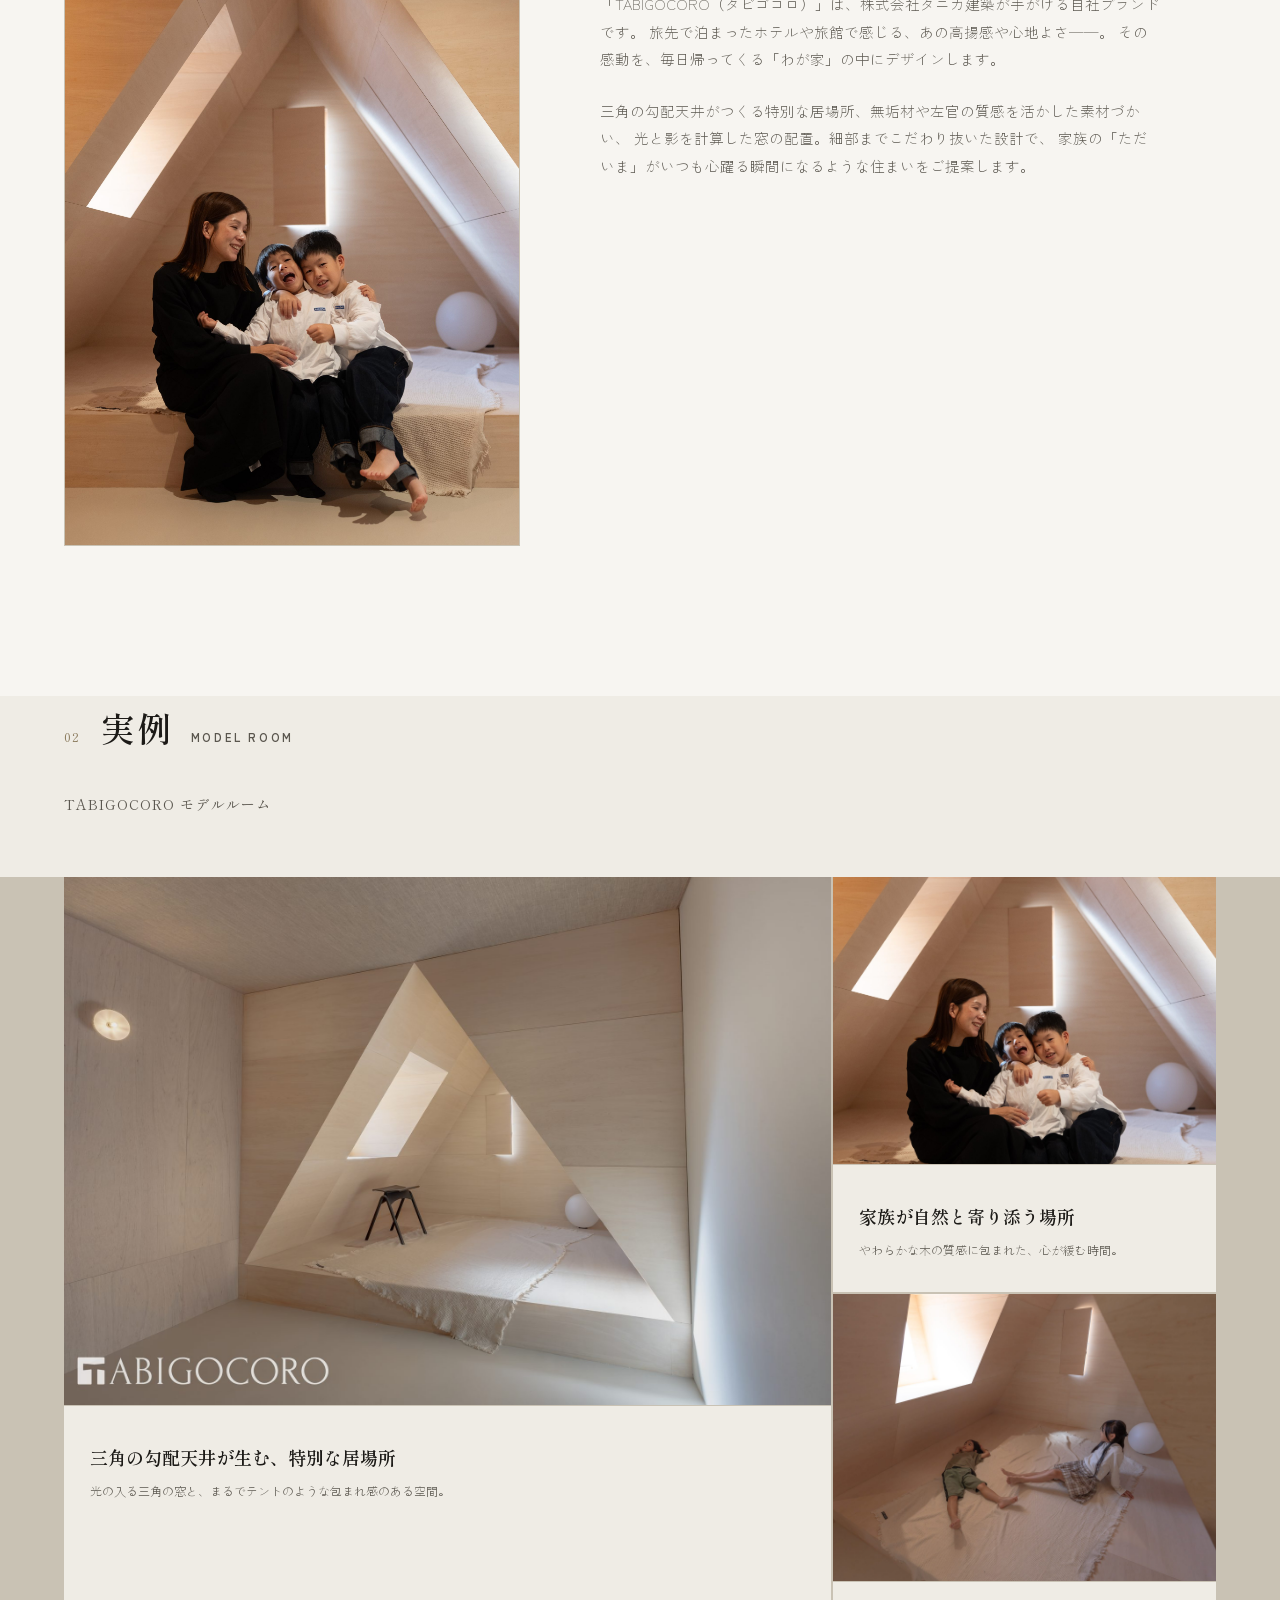
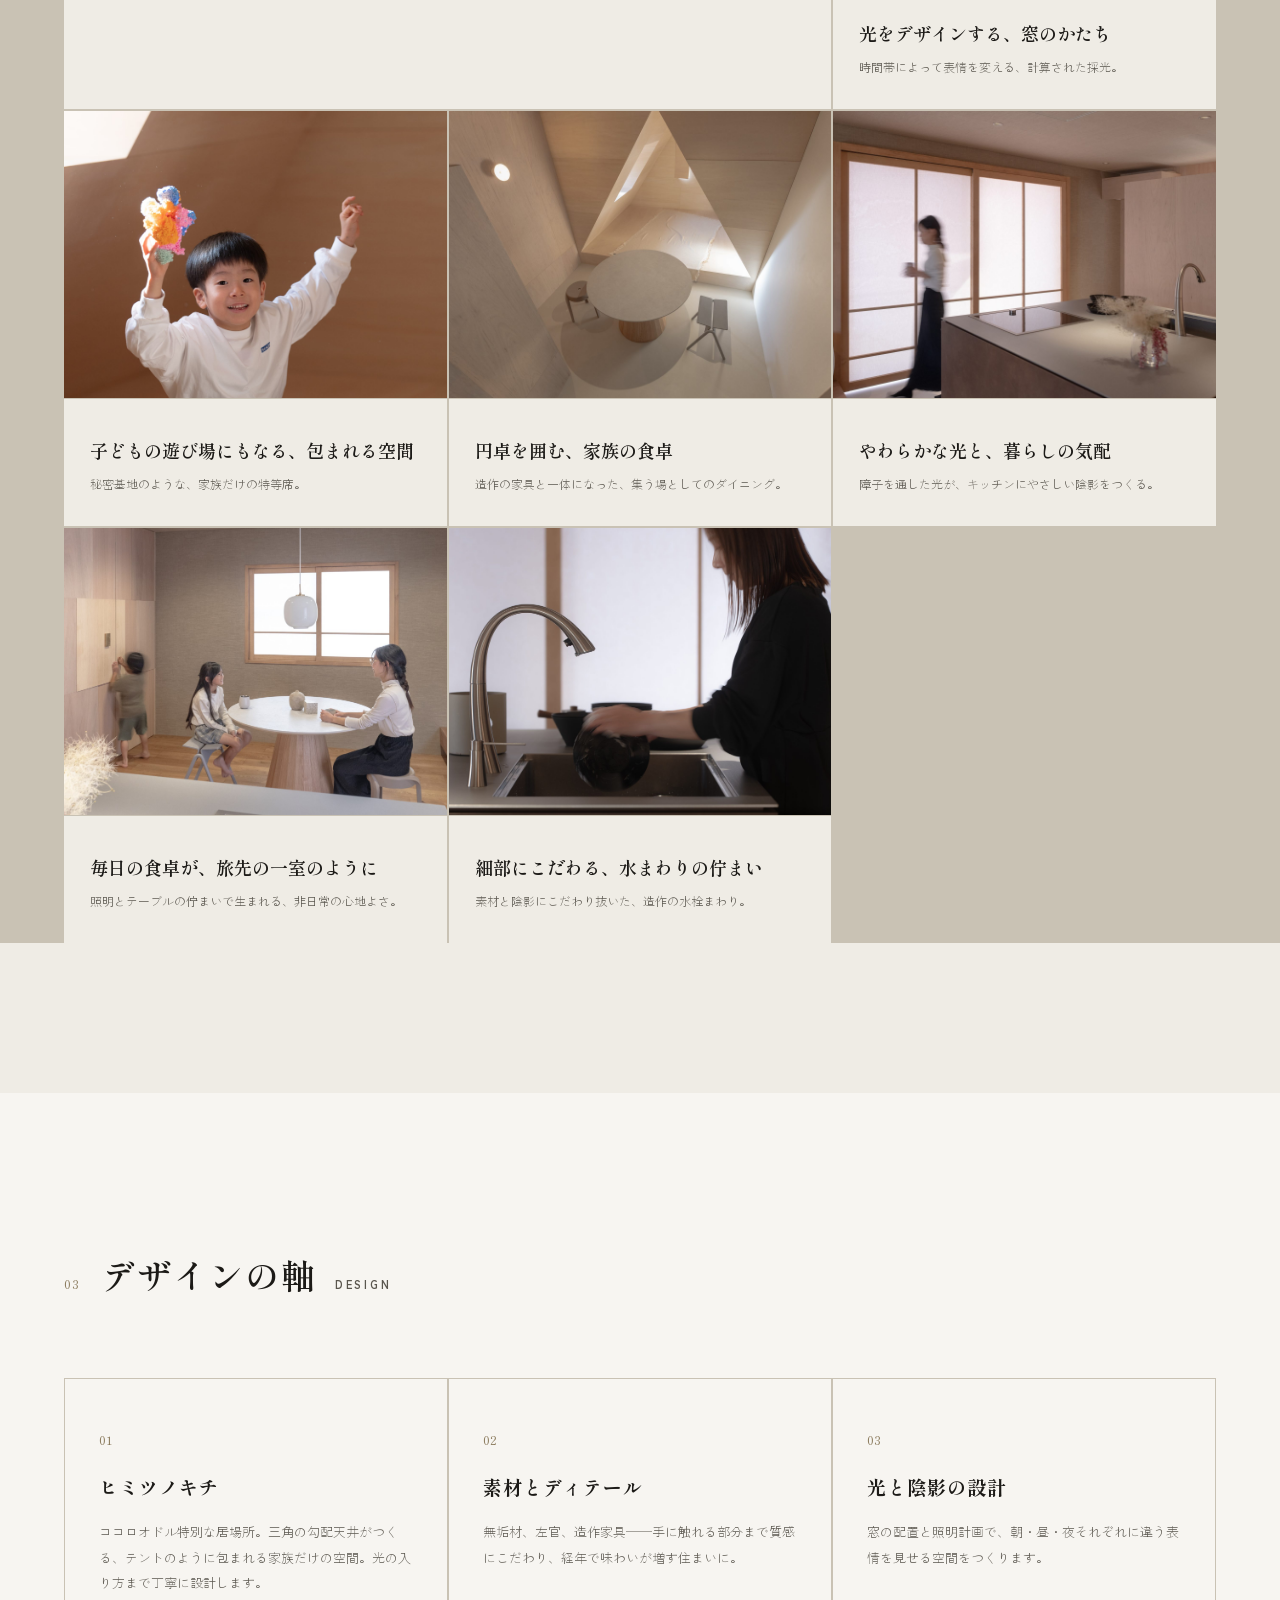
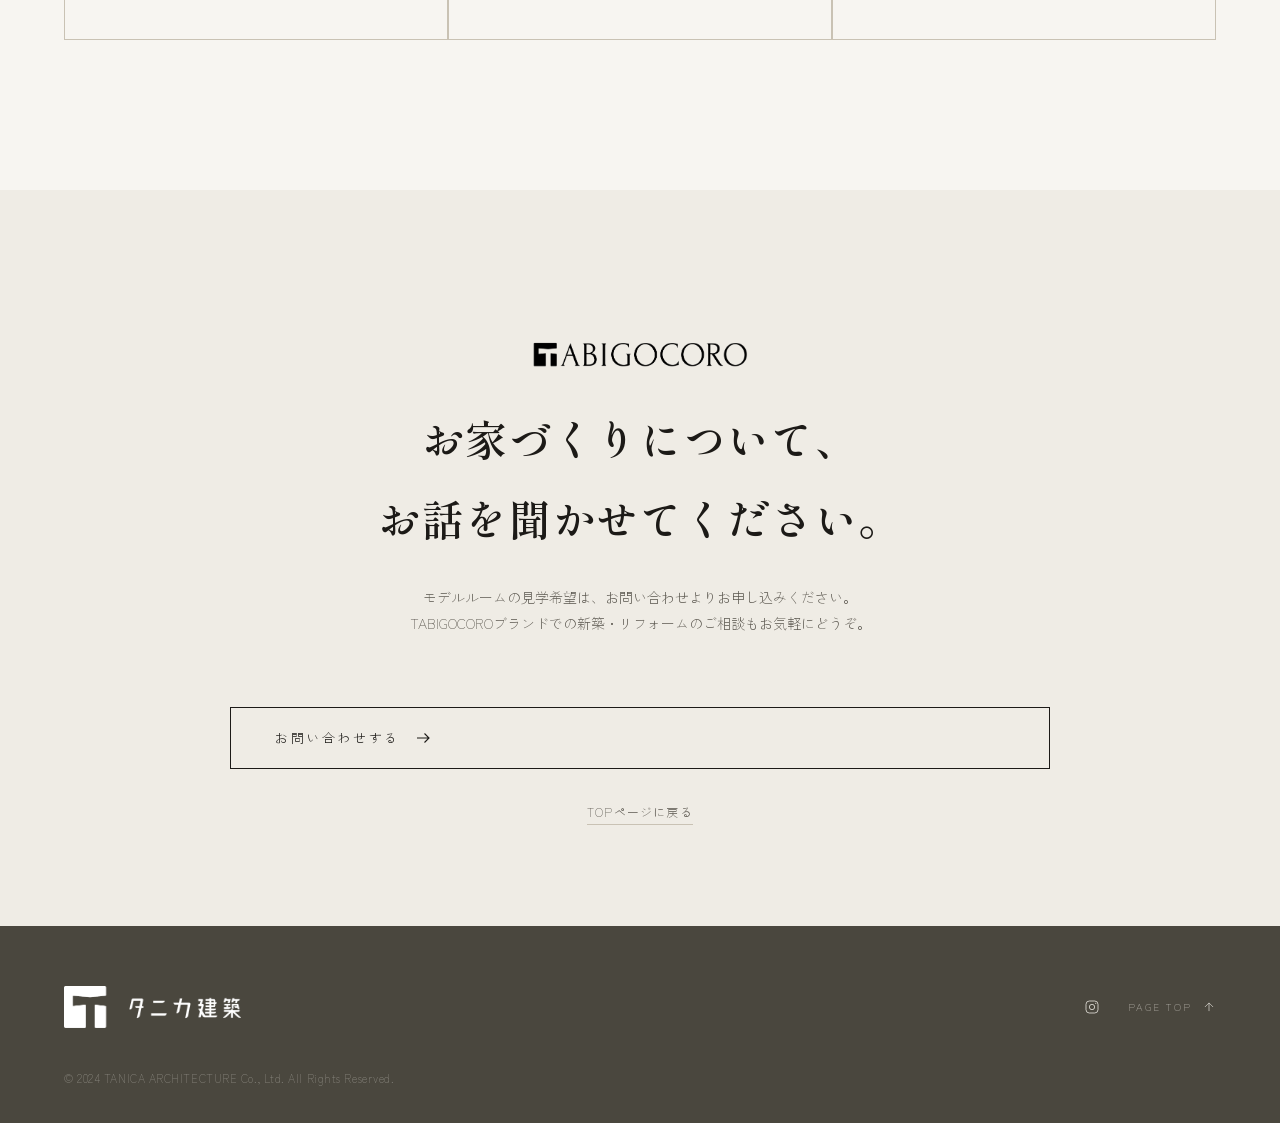
==== commit 35b621f7: "CTA見出しの短縮とギャラリーカードのラベル削除 - 「TABIGOCOROの家づくりについて〜」を「お家づくりについて〜」に短縮 - 各実例カードの「TABIGOCORO モデルルーム」ラベルを削除" ====
--- a/tabigocoro.html
+++ b/tabigocoro.html
@@ -110,7 +110,6 @@
           <img src="images/tabigocoro-nook-brand.jpg" alt="TABIGOCORO モデルルーム 三角の勾配天井のあるくつろぎの居場所">
         </div>
         <div class="work-info">
-          <span class="work-cat">TABIGOCORO モデルルーム</span>
           <h3>三角の勾配天井が生む、特別な居場所</h3>
           <p>光の入る三角の窓と、まるでテントのような包まれ感のある空間。</p>
         </div>
@@ -121,7 +120,6 @@
           <img src="images/tabigocoro-family.jpg" alt="三角の勾配天井の下で寄り添う母親と子どもたち">
         </div>
         <div class="work-info">
-          <span class="work-cat">TABIGOCORO モデルルーム</span>
           <h3>家族が自然と寄り添う場所</h3>
           <p>やわらかな木の質感に包まれた、心が緩む時間。</p>
         </div>
@@ -132,7 +130,6 @@
           <img src="images/tabigocoro-kids-window.jpg" alt="三角の窓から差し込む光と子どもたち">
         </div>
         <div class="work-info">
-          <span class="work-cat">TABIGOCORO モデルルーム</span>
           <h3>光をデザインする、窓のかたち</h3>
           <p>時間帯によって表情を変える、計算された採光。</p>
         </div>
@@ -143,7 +140,6 @@
           <img src="images/tabigocoro-boy-toy.jpg" alt="三角の勾配天井の下で遊ぶ子ども">
         </div>
         <div class="work-info">
-          <span class="work-cat">TABIGOCORO モデルルーム</span>
           <h3>子どもの遊び場にもなる、包まれる空間</h3>
           <p>秘密基地のような、家族だけの特等席。</p>
         </div>
@@ -154,7 +150,6 @@
           <img src="images/tabigocoro-dining-overhead.jpg" alt="円卓のダイニングを見下ろす俯瞰写真">
         </div>
         <div class="work-info">
-          <span class="work-cat">TABIGOCORO モデルルーム</span>
           <h3>円卓を囲む、家族の食卓</h3>
           <p>造作の家具と一体になった、集う場としてのダイニング。</p>
         </div>
@@ -165,7 +160,6 @@
           <img src="images/tabigocoro-kitchen-walk.jpg" alt="障子越しの光の中を歩く女性とキッチン">
         </div>
         <div class="work-info">
-          <span class="work-cat">TABIGOCORO モデルルーム</span>
           <h3>やわらかな光と、暮らしの気配</h3>
           <p>障子を通した光が、キッチンにやさしい陰影をつくる。</p>
         </div>
@@ -176,7 +170,6 @@
           <img src="images/tabigocoro-dining-family.jpg" alt="円卓を囲んで座る親子">
         </div>
         <div class="work-info">
-          <span class="work-cat">TABIGOCORO モデルルーム</span>
           <h3>毎日の食卓が、旅先の一室のように</h3>
           <p>照明とテーブルの佇まいで生まれる、非日常の心地よさ。</p>
         </div>
@@ -187,7 +180,6 @@
           <img src="images/tabigocoro-faucet.jpg" alt="水まわりの造作水栓のディテール">
         </div>
         <div class="work-info">
-          <span class="work-cat">TABIGOCORO モデルルーム</span>
           <h3>細部にこだわる、水まわりの佇まい</h3>
           <p>素材と陰影にこだわり抜いた、造作の水栓まわり。</p>
         </div>
@@ -222,7 +214,7 @@
   <section class="cta tg-cta">
     <div class="cta-inner reveal">
       <img src="images/tabigocoro-logo-black.png" alt="TABIGOCORO" class="tg-cta-logo">
-      <h2 class="cta-title">TABIGOCOROの家づくりについて、<br class="br-pc">お話を聞かせてください。</h2>
+      <h2 class="cta-title">お家づくりについて、<br class="br-pc">お話を聞かせてください。</h2>
       <p class="cta-lead">
         モデルルームの見学希望は、お問い合わせよりお申し込みください。<br class="br-pc">
         TABIGOCOROブランドでの新築・リフォームのご相談もお気軽にどうぞ。
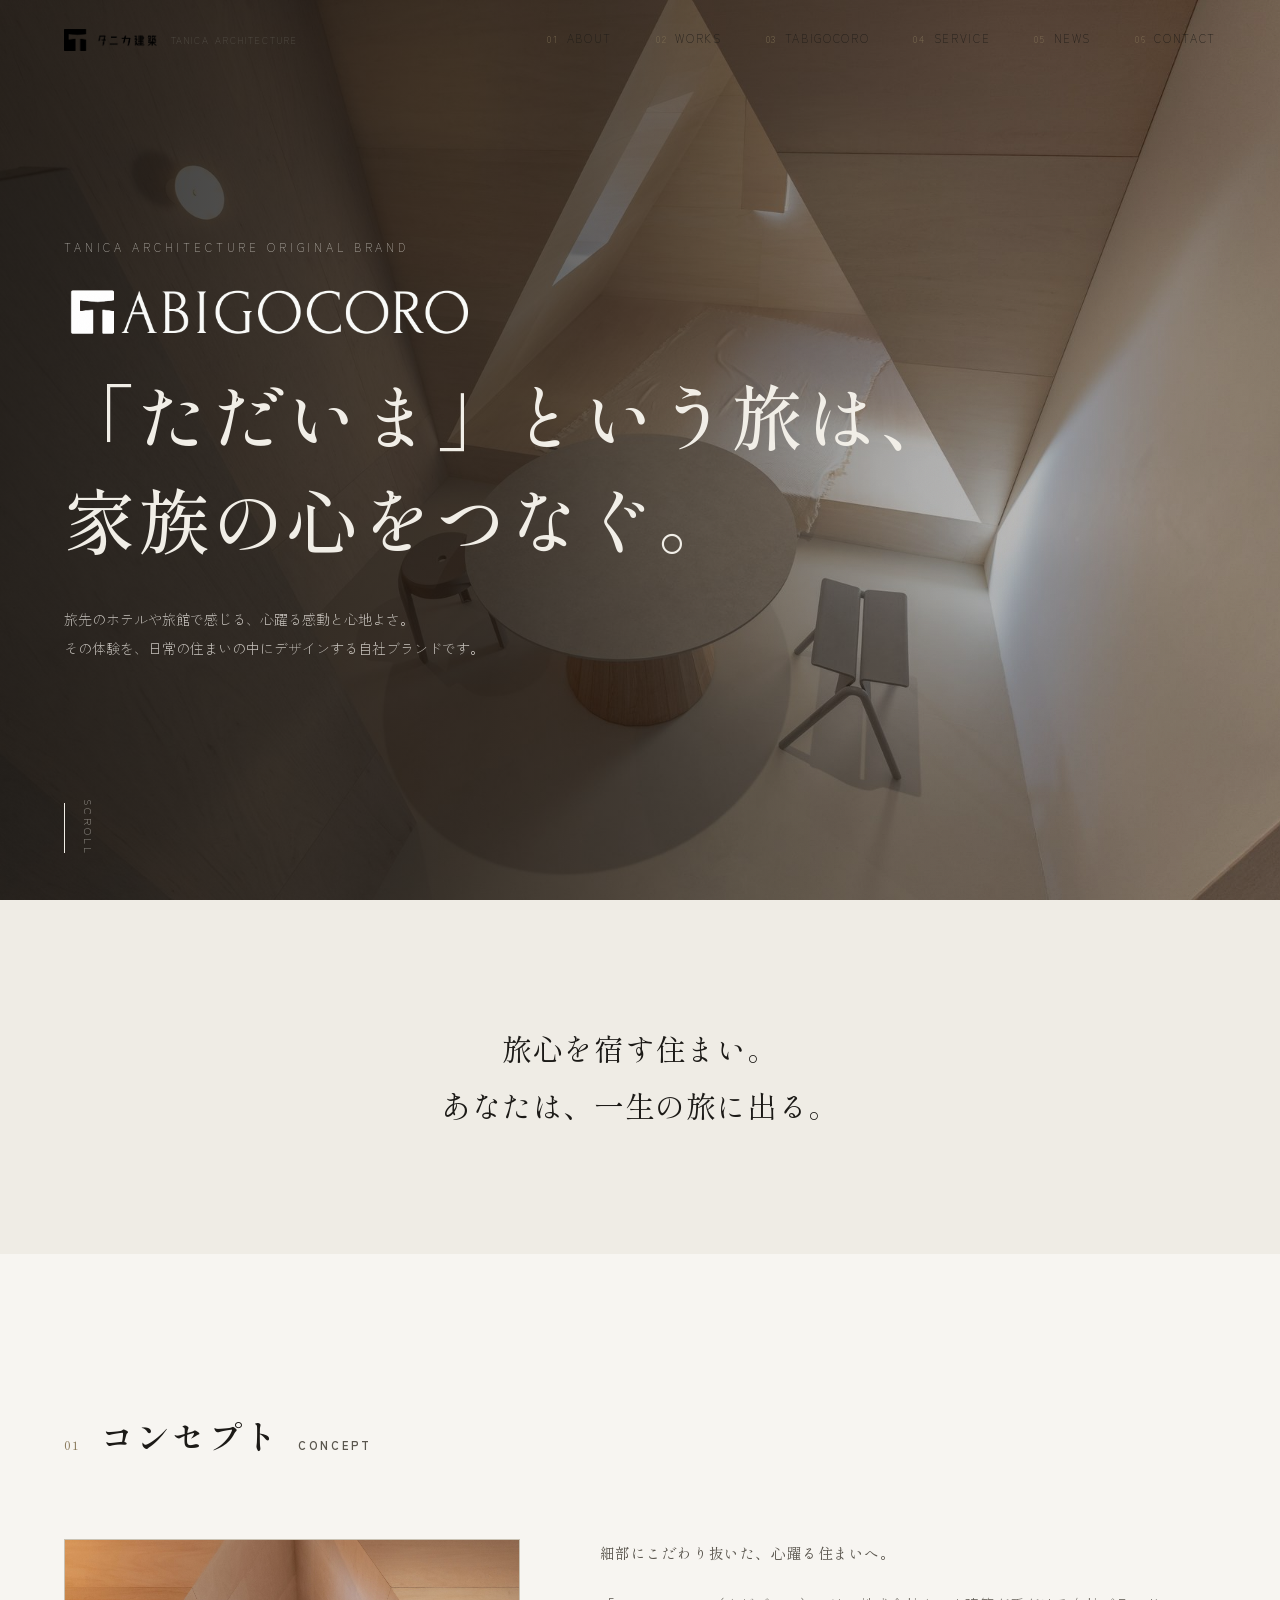
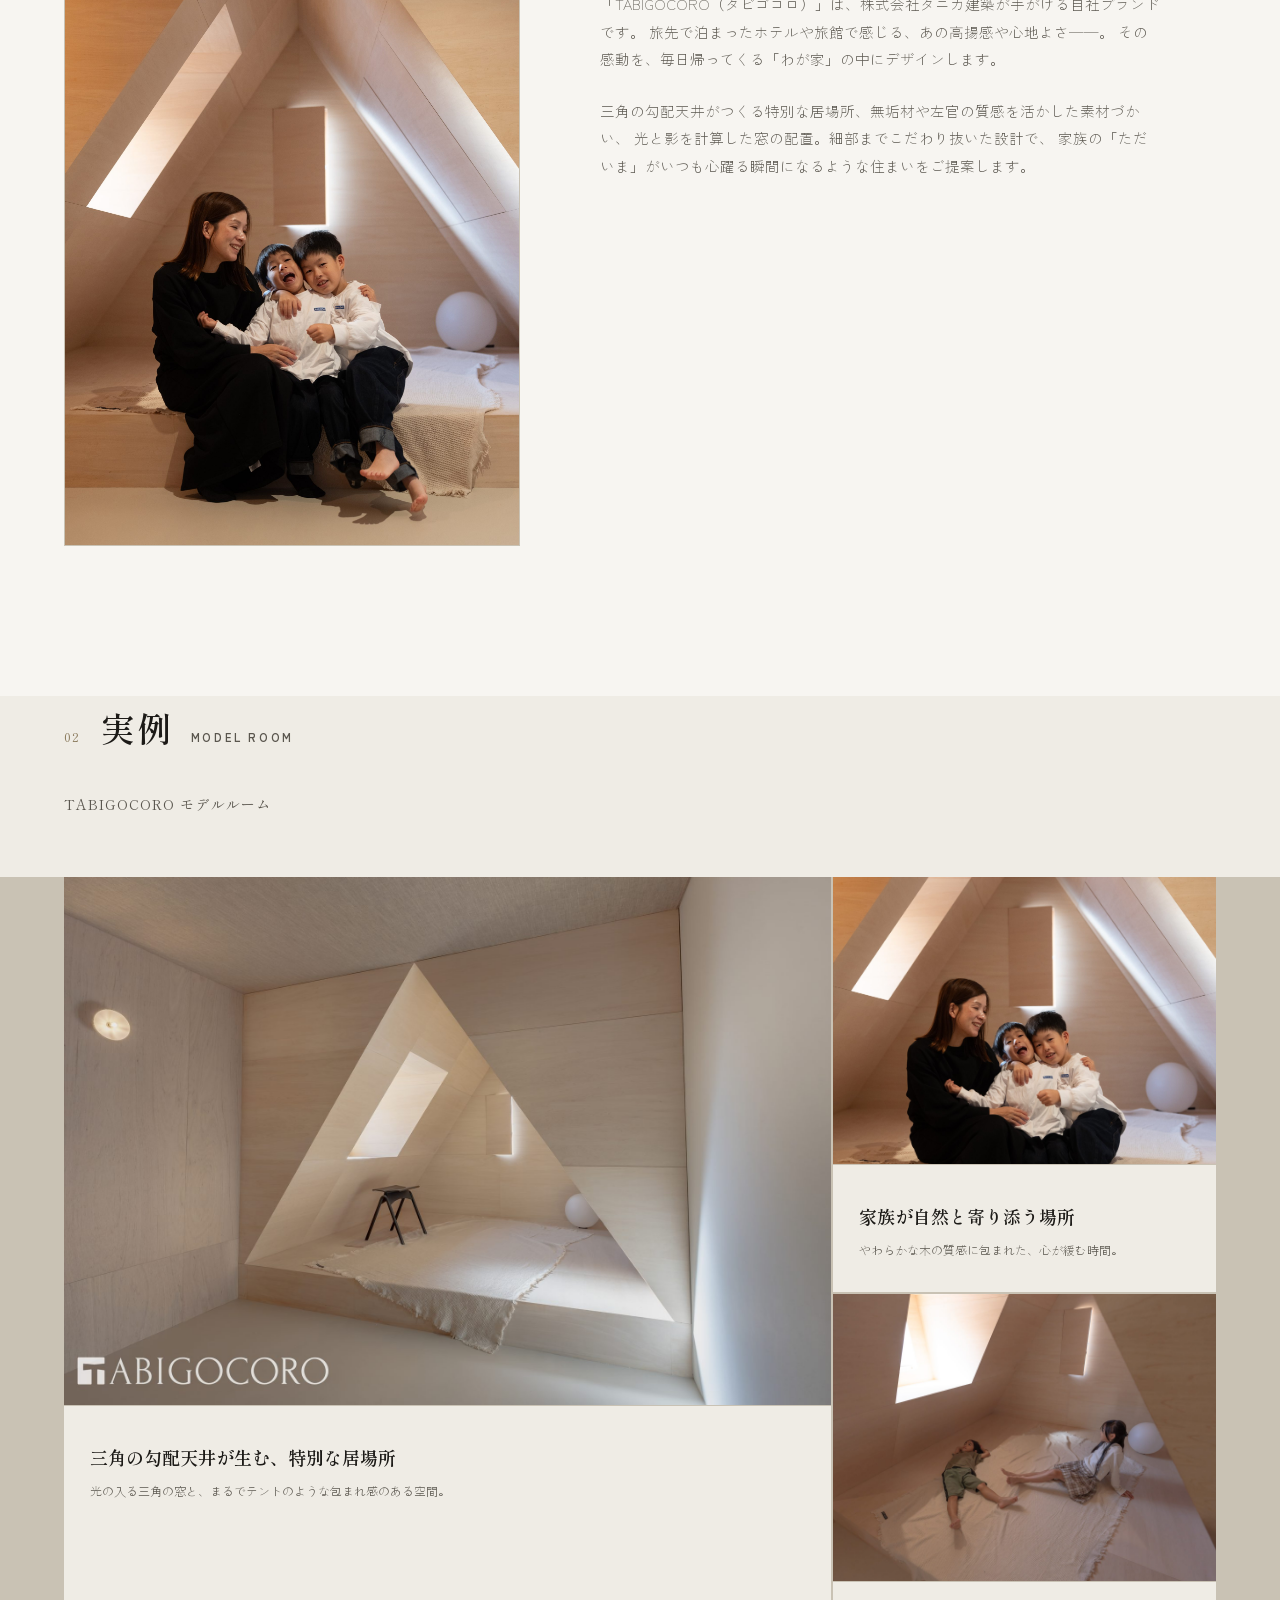
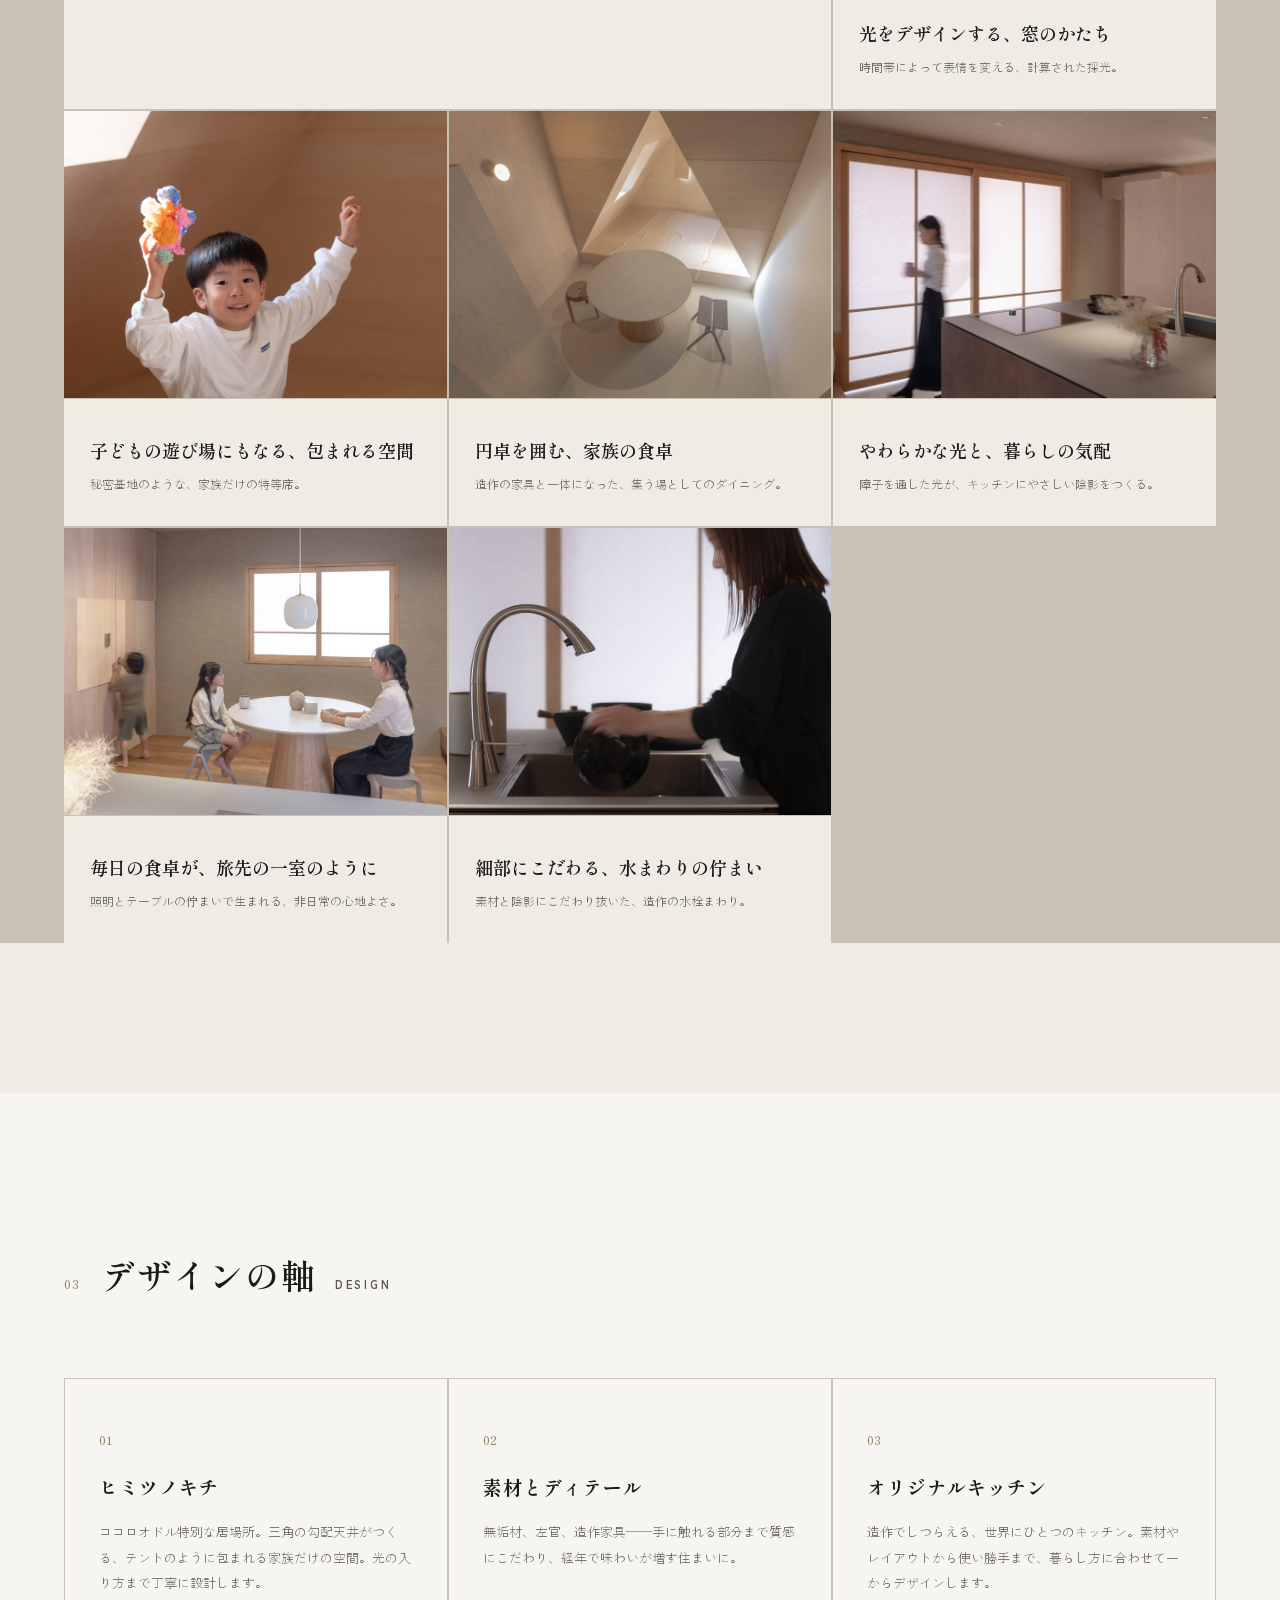
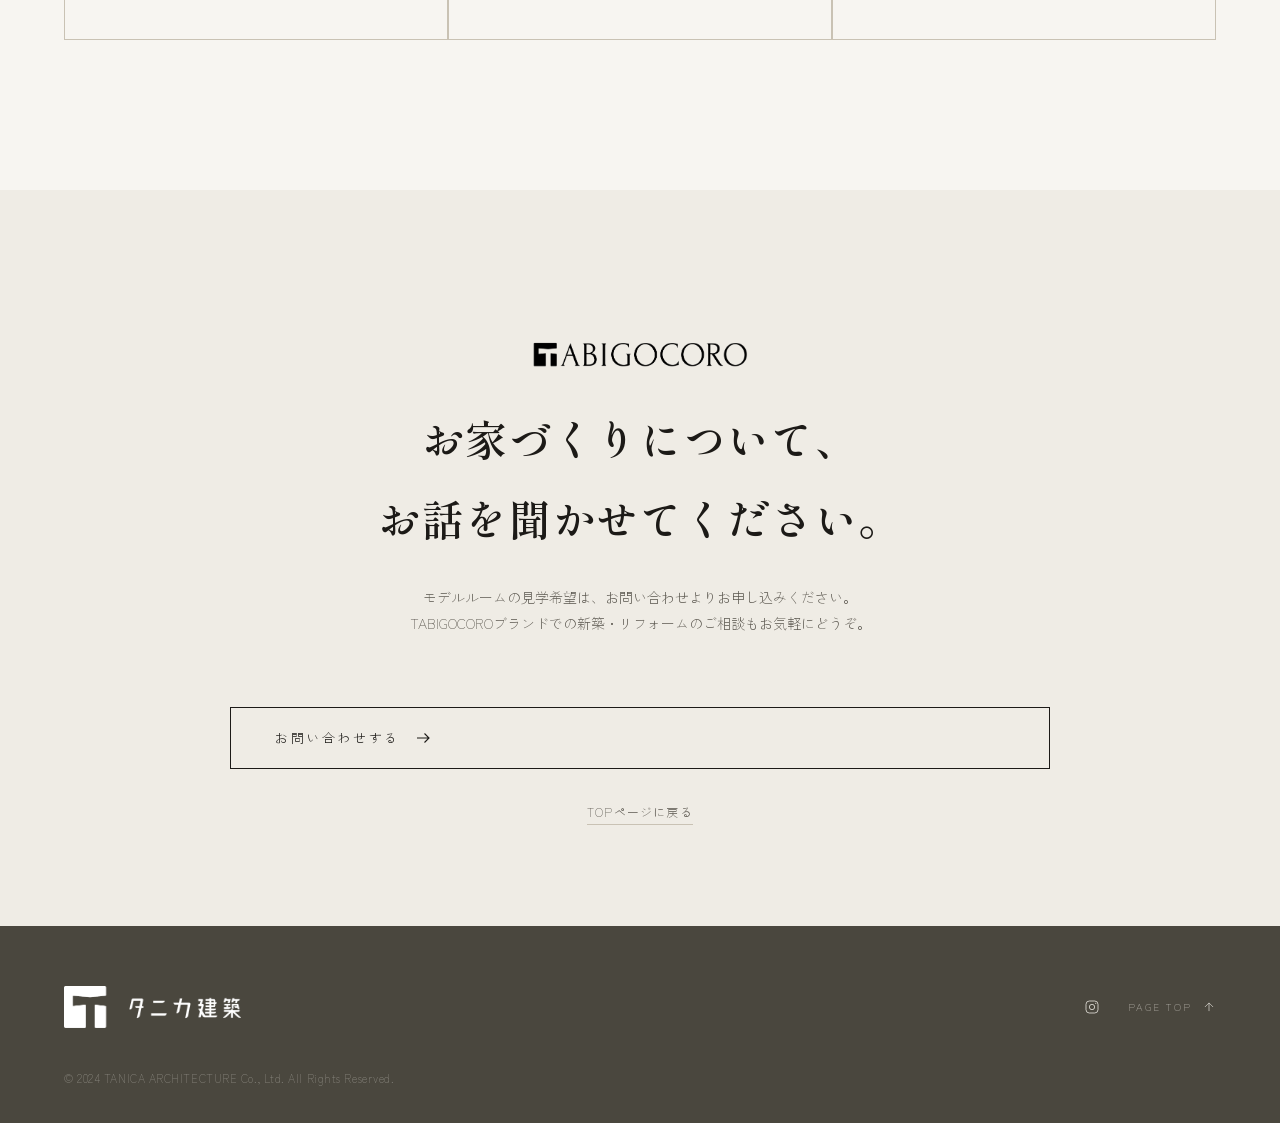
==== commit 22e75b51: "WORKSラベルの見直しとデザインの軸を更新 - 「新築 / RESIDENCE — TABIGOCORO モデルルーム」から「新築」表記を削除 - 「リフォーム / RENOVATION」を「賃貸物" ====
--- a/tabigocoro.html
+++ b/tabigocoro.html
@@ -205,8 +205,8 @@
       </div>
       <div class="pillar reveal">
         <span class="pillar-num">03</span>
-        <h3>光と陰影の設計</h3>
-        <p>窓の配置と照明計画で、朝・昼・夜それぞれに違う表情を見せる空間をつくります。</p>
+        <h3>オリジナルキッチン</h3>
+        <p>造作でしつらえる、世界にひとつのキッチン。素材やレイアウトから使い勝手まで、暮らし方に合わせて一からデザインします。</p>
       </div>
     </div>
   </section>
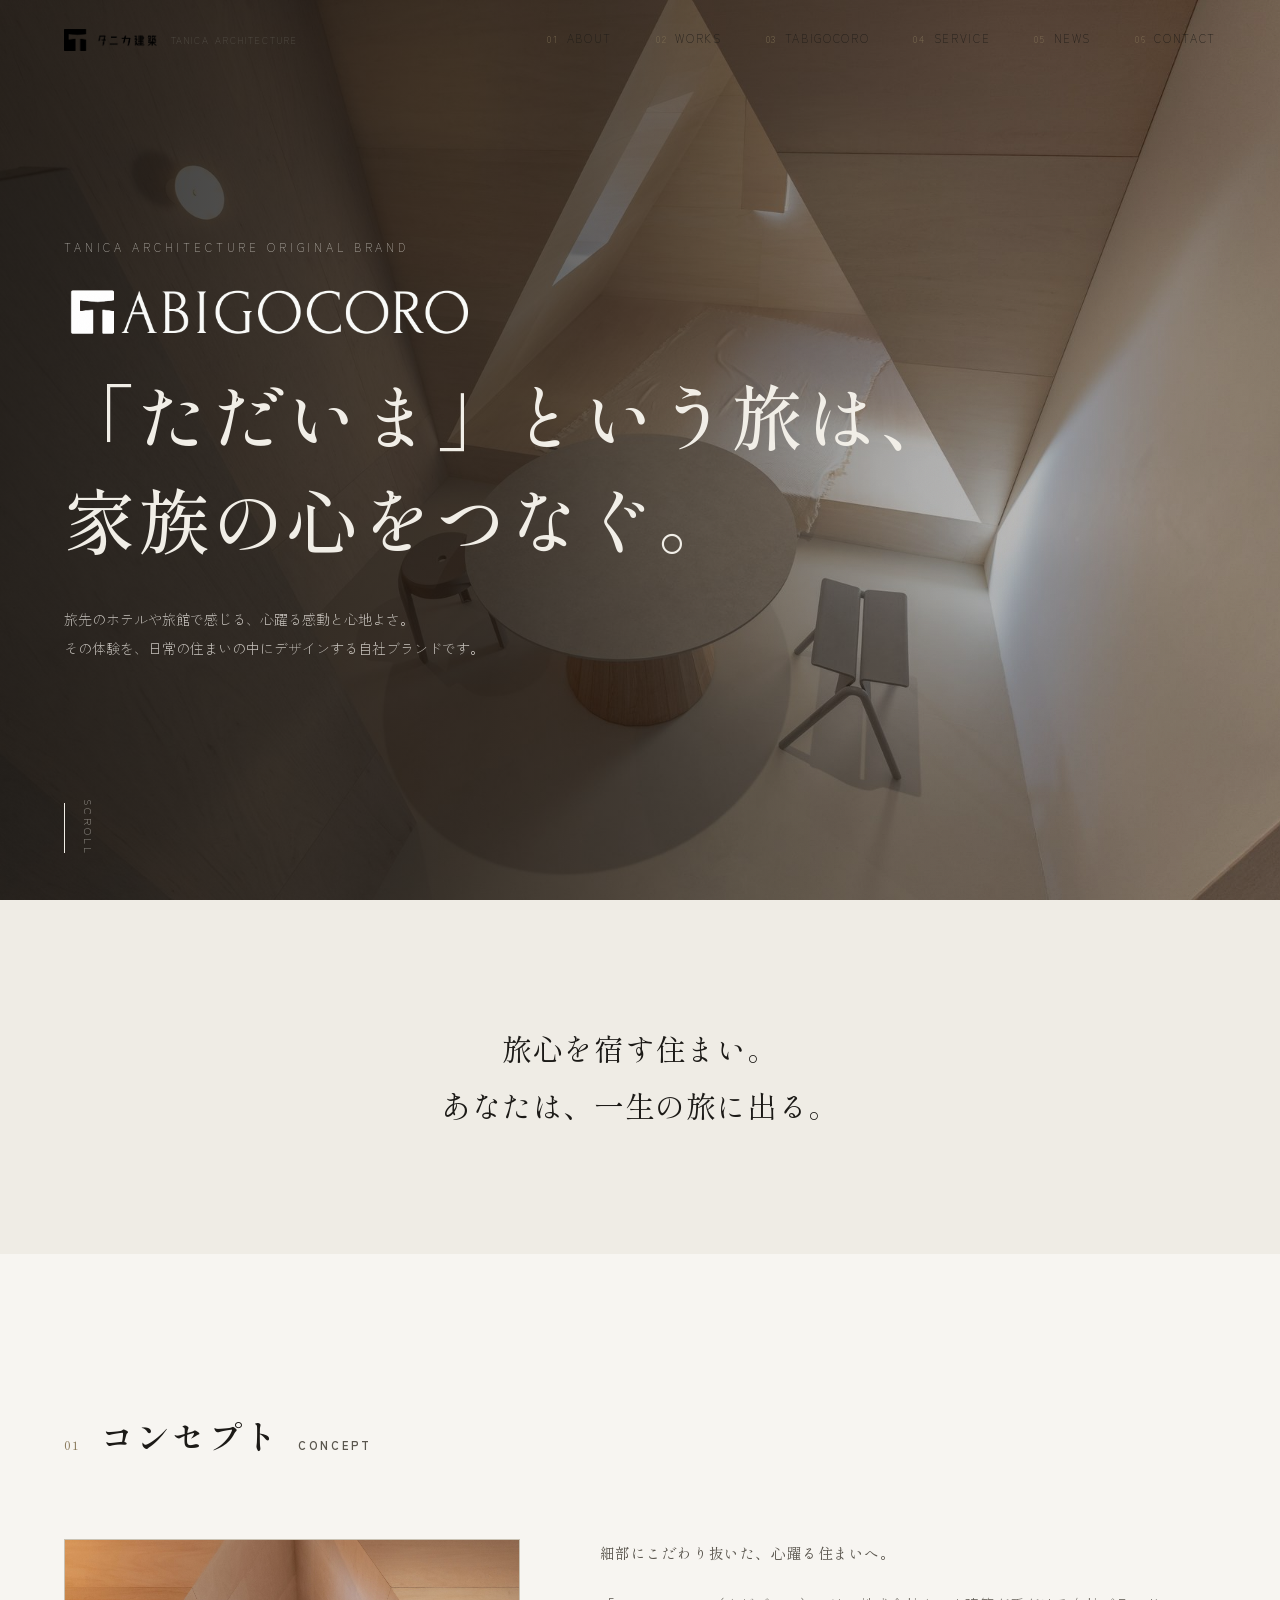
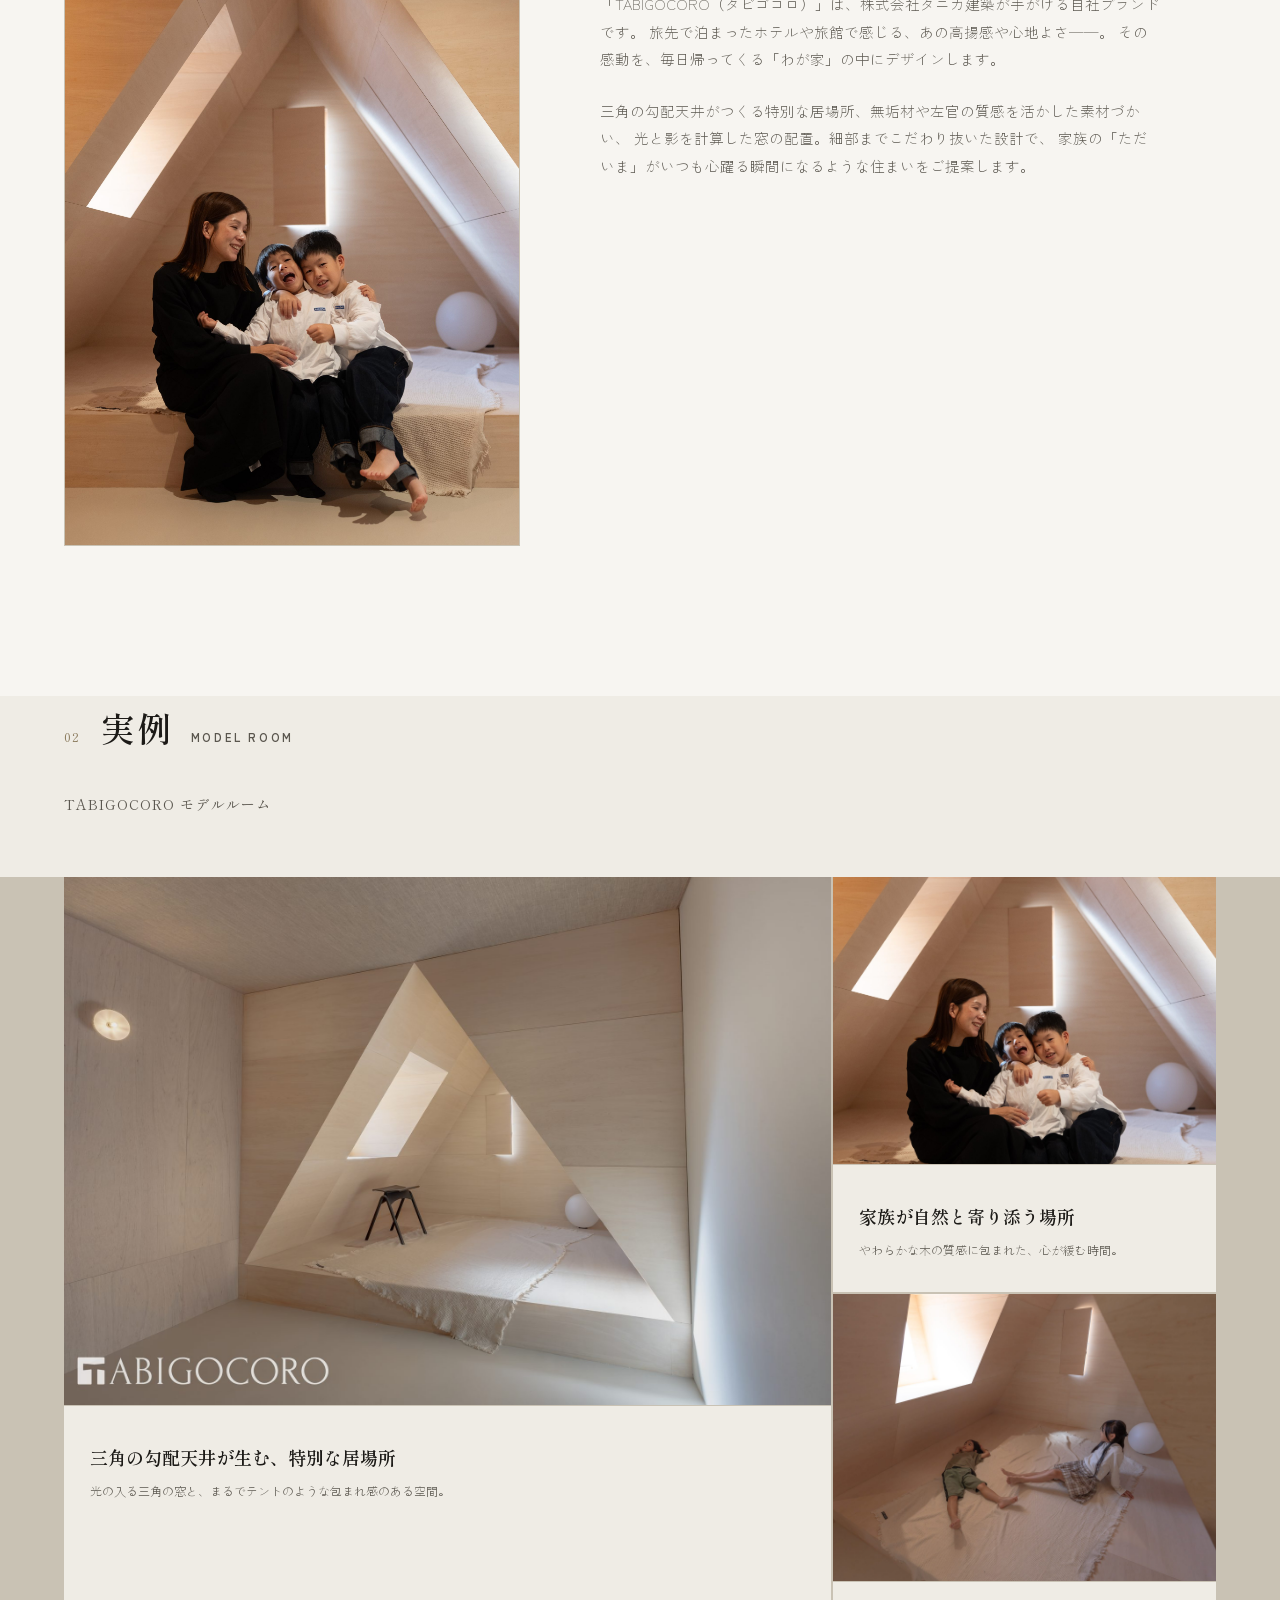
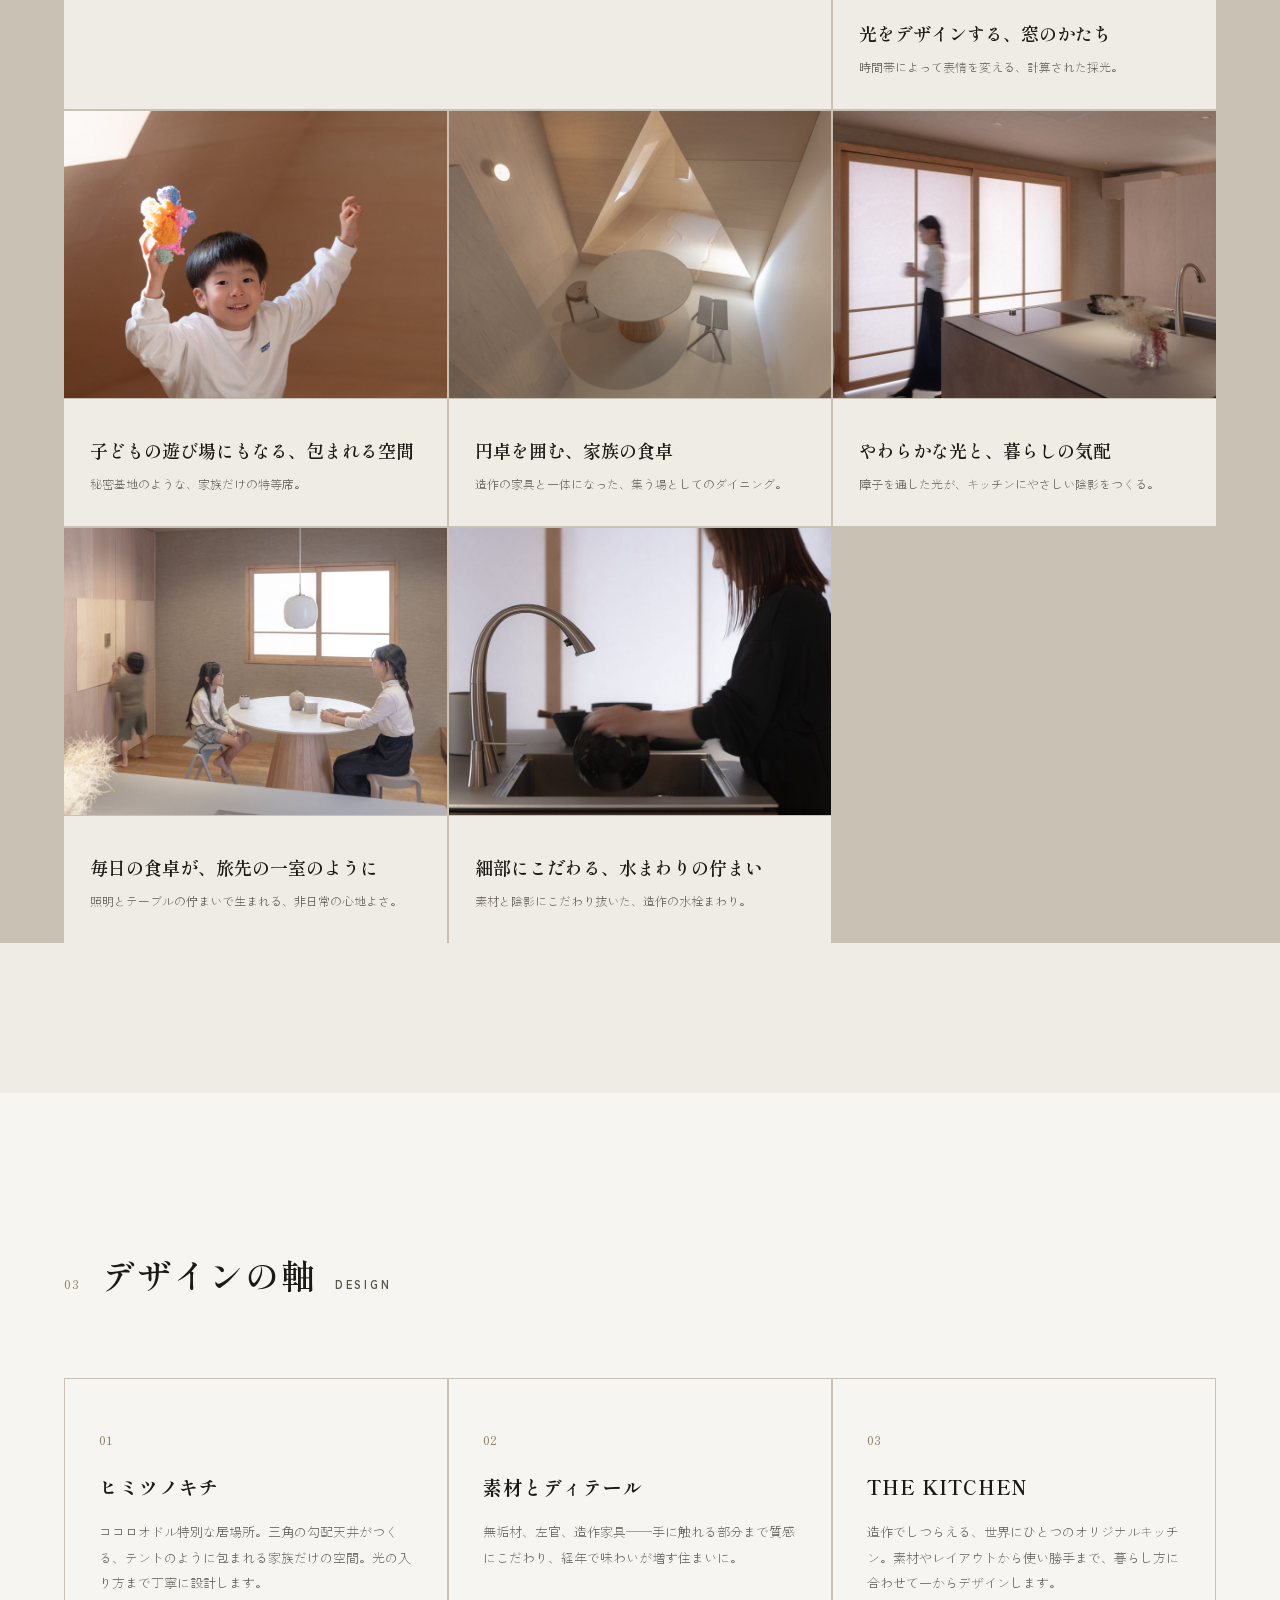
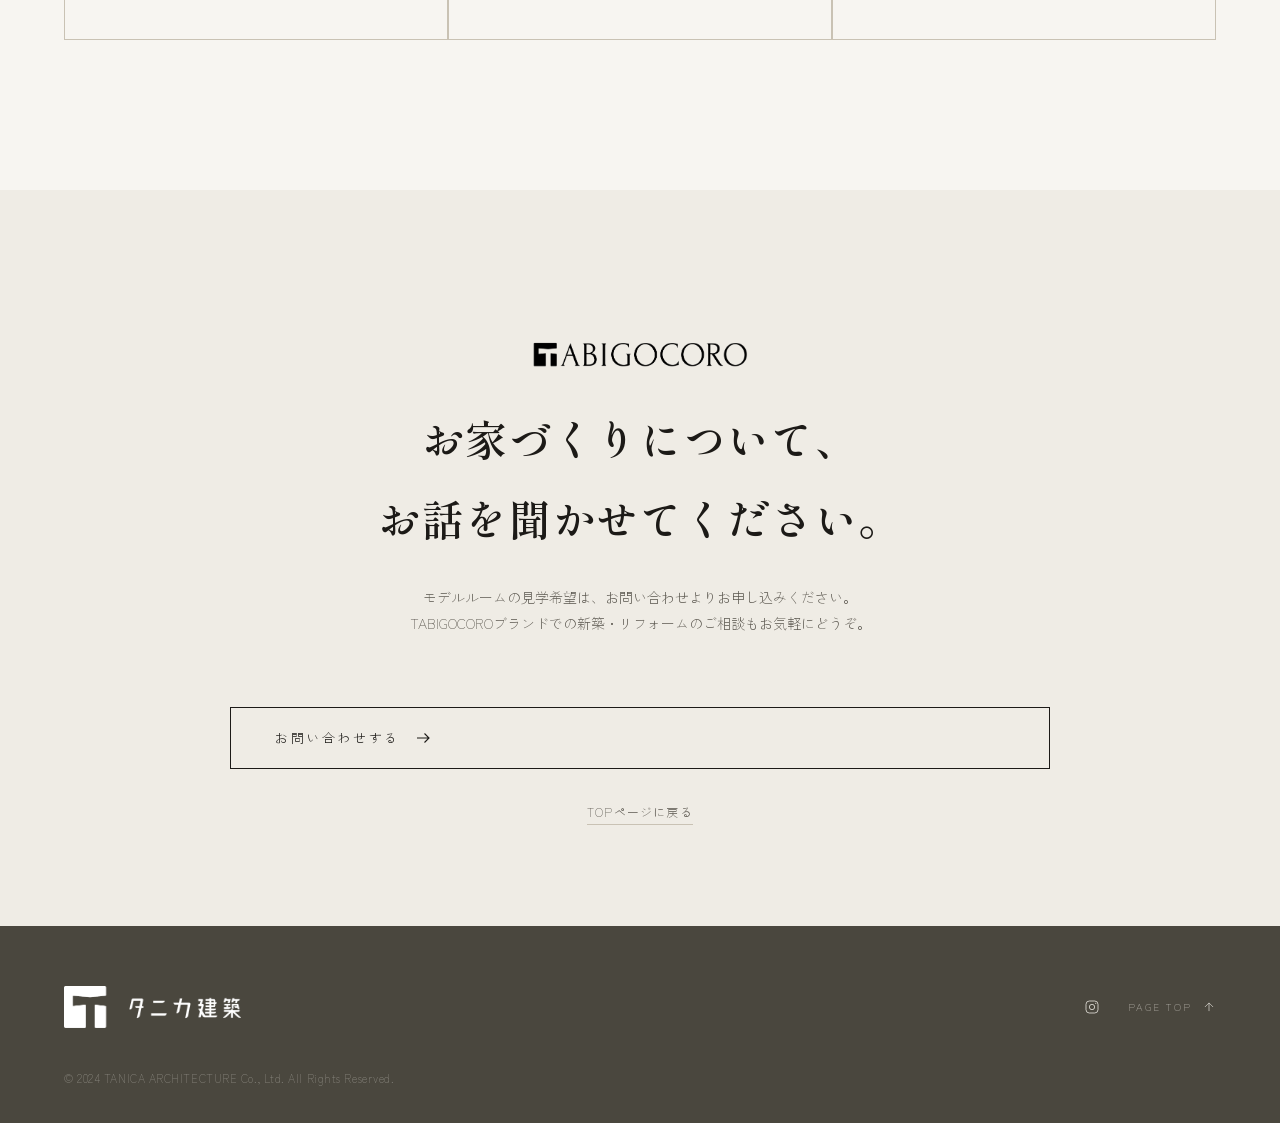
==== commit eeb00f56: "デザインの軸03を「THE KITCHEN」に変更、説明文にオリジナルキッチンを明記" ====
--- a/tabigocoro.html
+++ b/tabigocoro.html
@@ -205,8 +205,8 @@
       </div>
       <div class="pillar reveal">
         <span class="pillar-num">03</span>
-        <h3>オリジナルキッチン</h3>
-        <p>造作でしつらえる、世界にひとつのキッチン。素材やレイアウトから使い勝手まで、暮らし方に合わせて一からデザインします。</p>
+        <h3>THE KITCHEN</h3>
+        <p>造作でしつらえる、世界にひとつのオリジナルキッチン。素材やレイアウトから使い勝手まで、暮らし方に合わせて一からデザインします。</p>
       </div>
     </div>
   </section>
--- a/css/style.css
+++ b/css/style.css
@@ -329,6 +329,14 @@
 }
 .submit-btn:hover{background:var(--ink);color:var(--bg);}
 .form-note{text-align:center;margin-top:20px;font-size:12.5px;color:var(--accent);min-height:1em;}
+
+.form-success{
+  text-align:center;margin-bottom:100px;padding:70px 20px;
+  border:1px solid var(--line);
+}
+.form-success svg{margin:0 auto 26px;color:var(--accent);}
+.form-success h3{font-family:var(--serif);font-size:22px;font-weight:600;letter-spacing:.04em;margin-bottom:14px;}
+.form-success p{font-size:13.5px;color:var(--ink-soft);}
 
 .contact-info{
   display:grid;grid-template-columns:repeat(4,1fr);gap:40px;
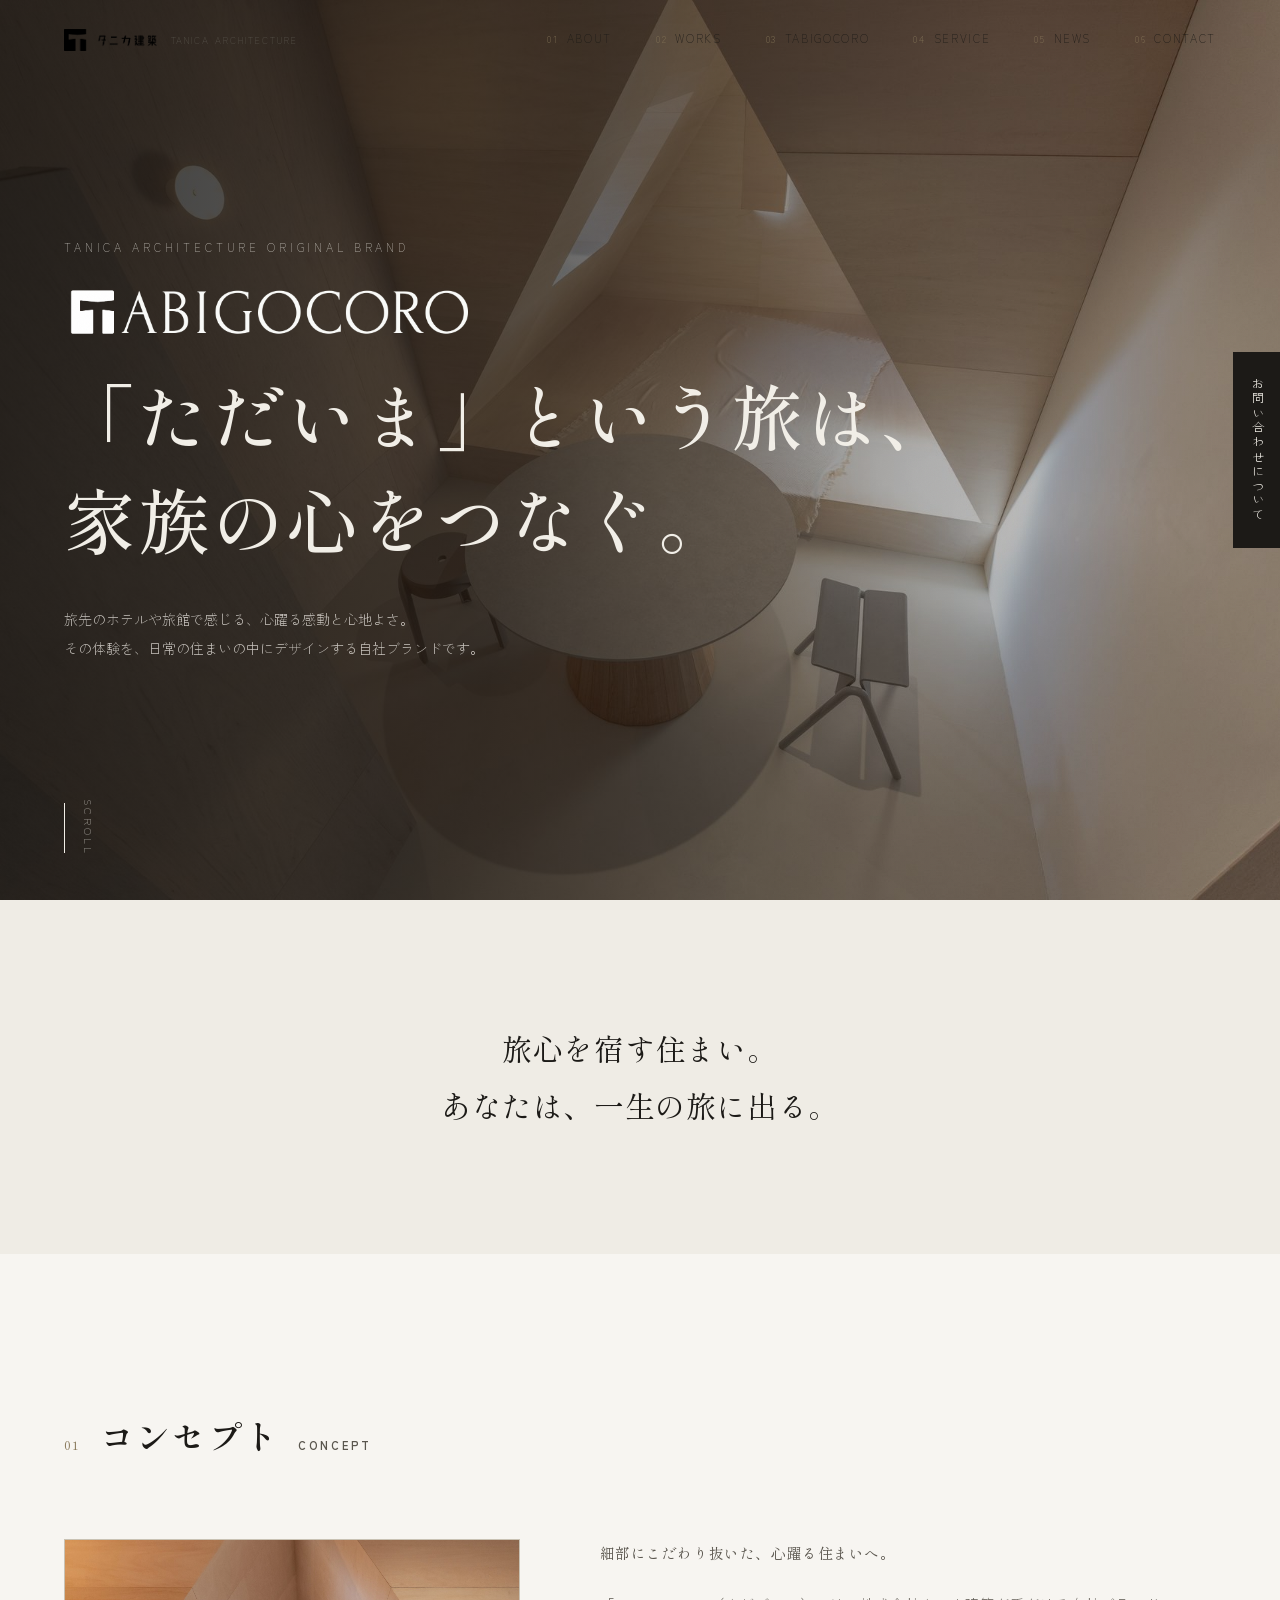
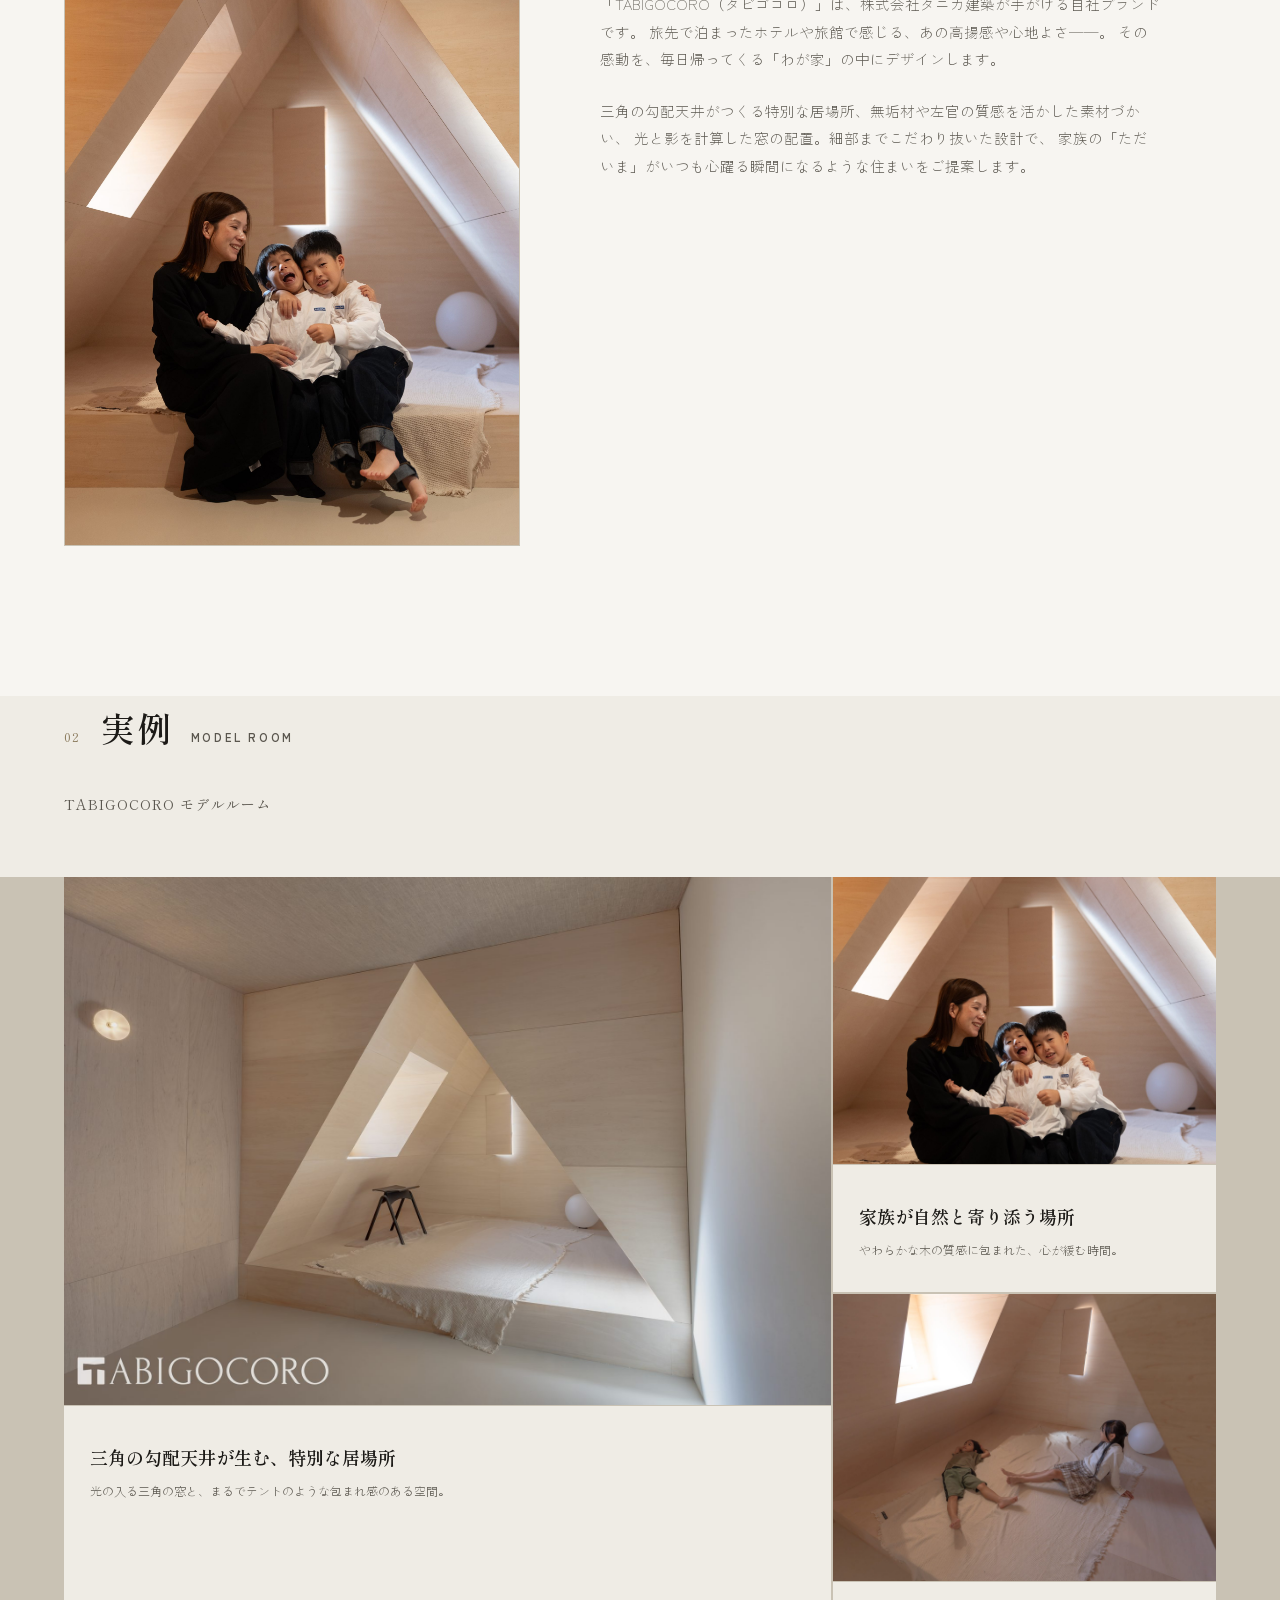
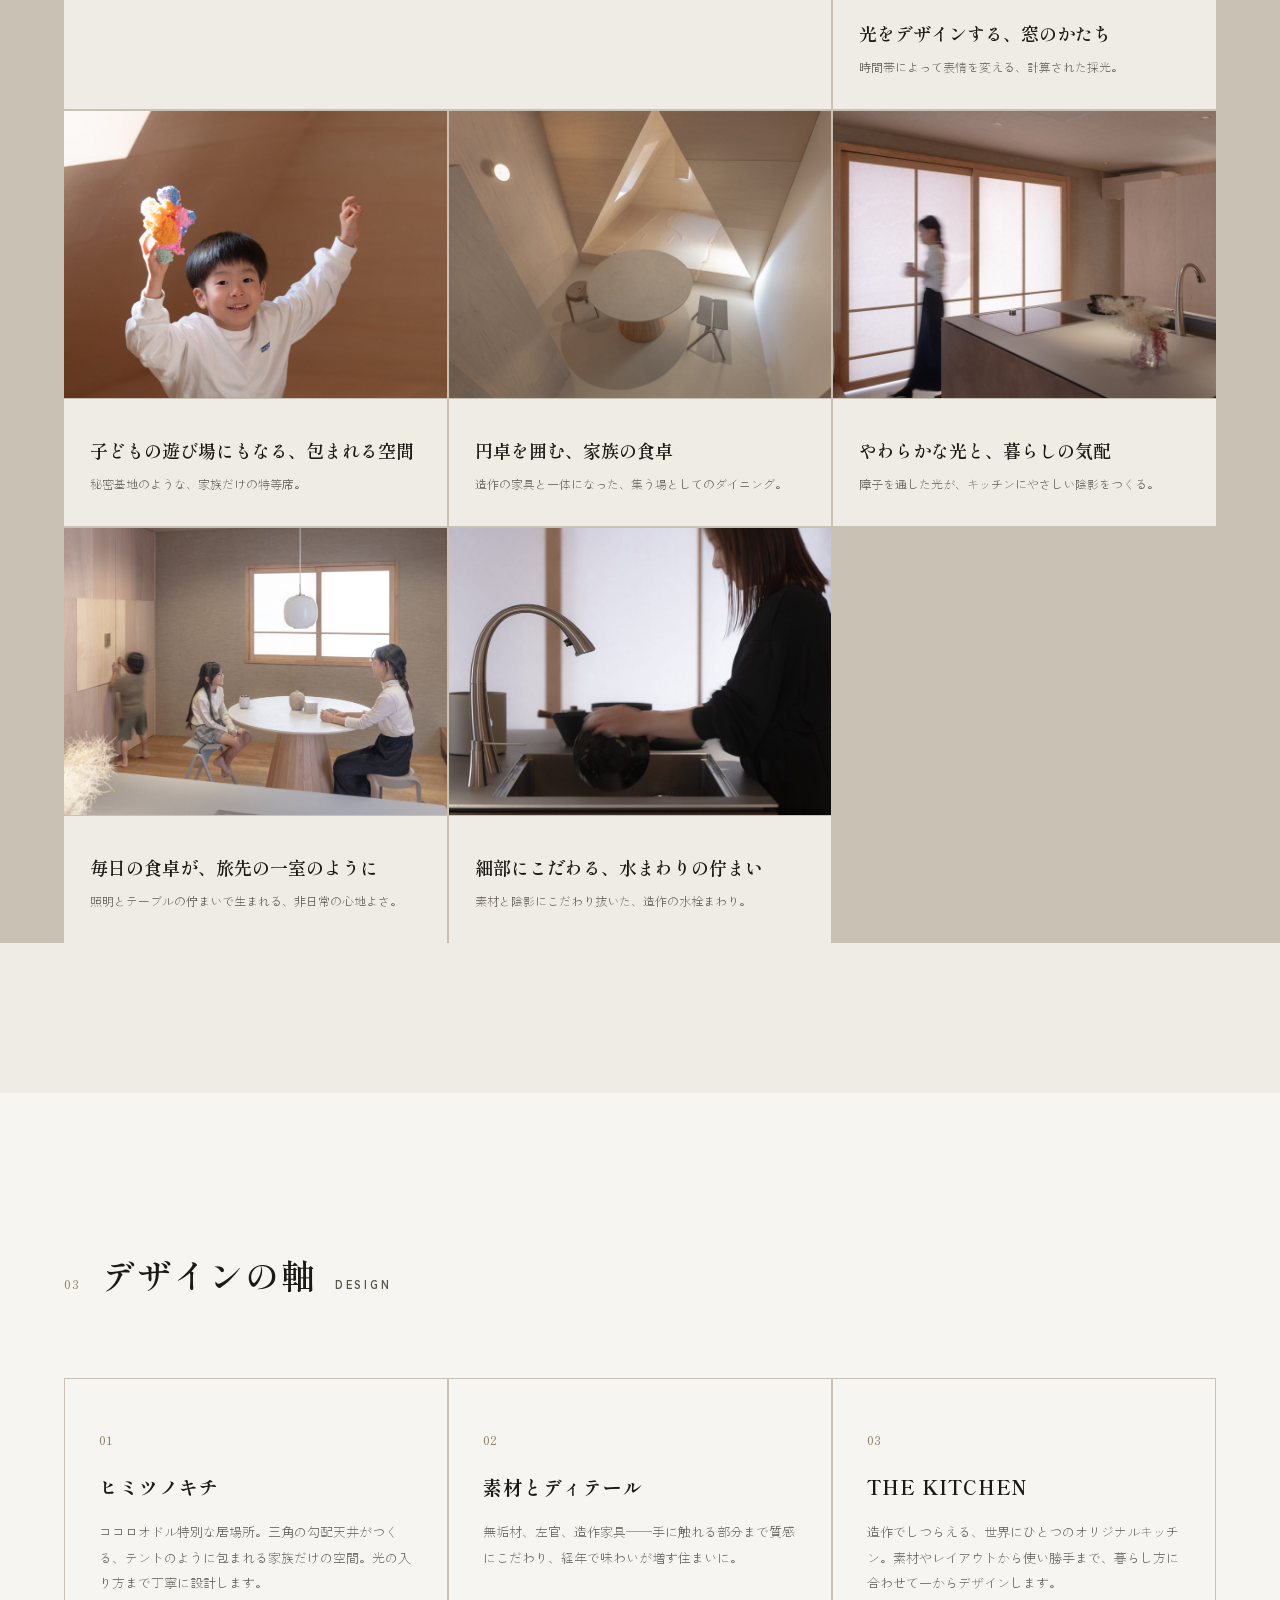
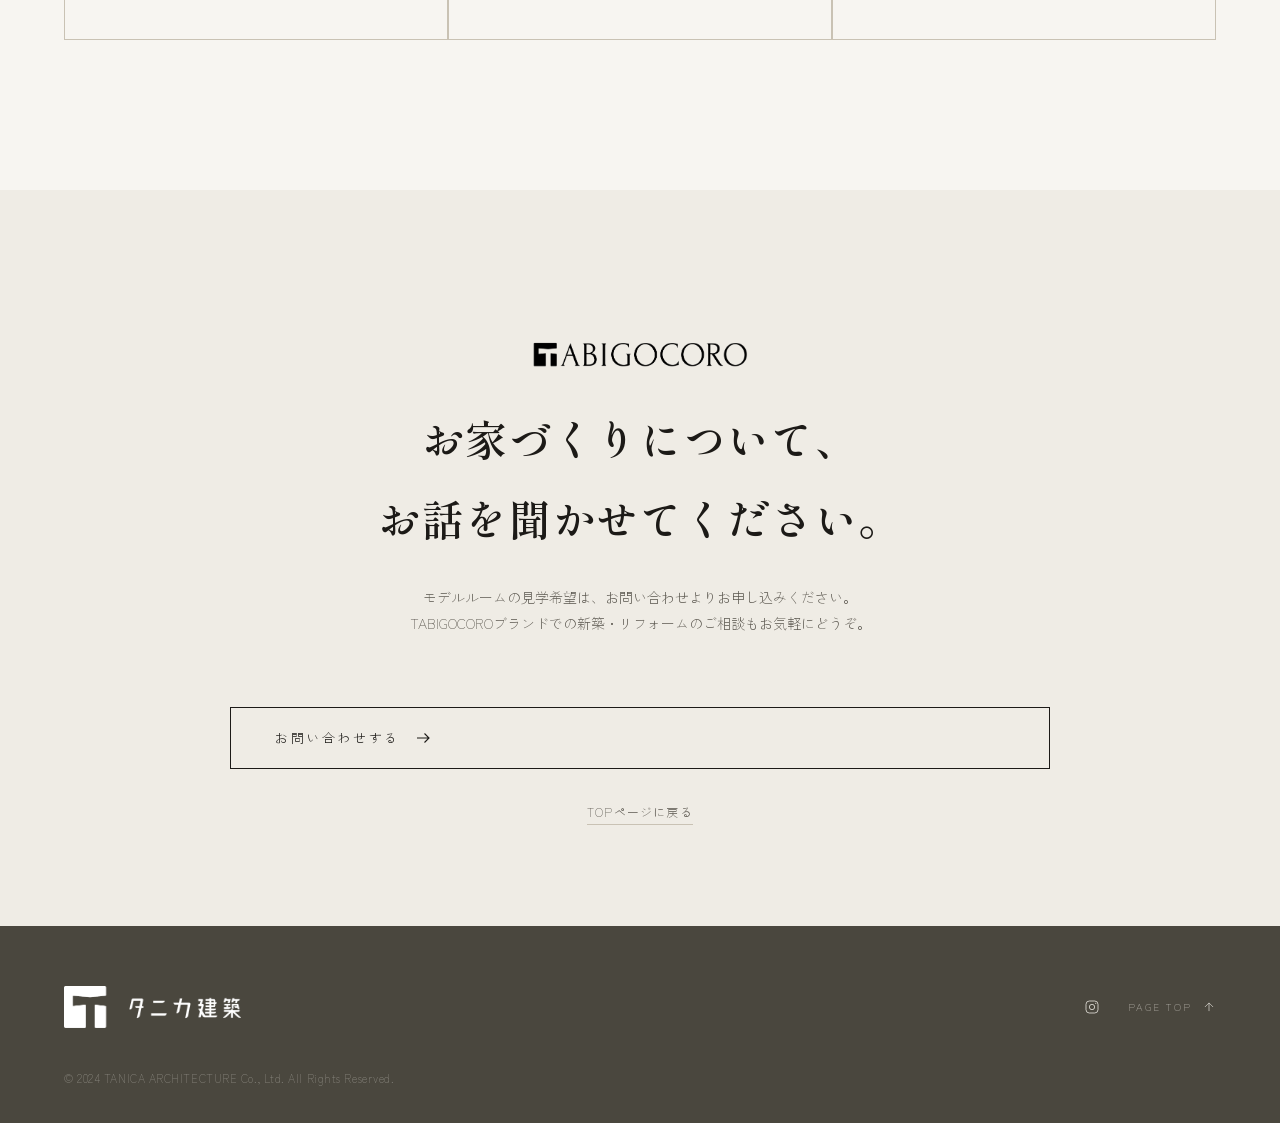
==== commit 08fd358d: "NEWS/SUPPORTの文言修正、常時表示のお問い合わせタブ、Instagramフィードを追加 - NEWSの「TABIGOCOROモデルルームが完成しました」の日付を2025.04に修正 - SU" ====
--- a/tabigocoro.html
+++ b/tabigocoro.html
@@ -38,6 +38,8 @@
   </button>
 </header>
 
+<a href="index.html#contact" class="fixed-contact-tab">お問い合わせについて</a>
+
 <main>
 
   <section class="hero tg-hero" id="top">
--- a/css/style.css
+++ b/css/style.css
@@ -103,6 +103,21 @@
 .menu-btn{display:none;flex-direction:column;gap:5px;width:26px;z-index:600;}
 .menu-btn span{display:block;height:1px;background:var(--ink);transition:transform .3s ease, opacity .3s ease;}
 
+/* ---------- fixed contact tab ---------- */
+.fixed-contact-tab{
+  position:fixed;top:50%;right:0;z-index:490;
+  writing-mode:vertical-rl;
+  padding:26px 12px;
+  background:var(--ink);color:var(--dark-ink);
+  font-size:12px;letter-spacing:.2em;
+  transform:translateY(-50%);
+  transition:padding .3s ease, background .3s ease;
+}
+.fixed-contact-tab:hover{padding-right:18px;background:var(--accent);}
+@media (max-width:720px){
+  .fixed-contact-tab{padding:20px 8px;font-size:11px;}
+}
+
 /* ---------- hero ---------- */
 .hero{
   position:relative;
@@ -196,6 +211,20 @@
 .pillar h3{font-family:var(--serif);font-size:19px;margin:16px 0 14px;letter-spacing:.05em;}
 .pillar p{font-size:13px;color:var(--ink-soft);line-height:1.95;}
 .pillar-link{display:inline-block;margin-top:22px;font-size:12px;letter-spacing:.1em;border-bottom:1px solid var(--ink);padding-bottom:3px;}
+
+/* ---------- instagram ---------- */
+.instagram{padding:0 0 150px;}
+.instagram-head{
+  display:flex;align-items:baseline;justify-content:space-between;flex-wrap:wrap;gap:16px;
+  padding:0 5vw;margin-bottom:50px;
+}
+.instagram-logo{font-family:var(--serif);font-size:clamp(24px,3vw,34px);font-weight:600;letter-spacing:.06em;}
+.instagram-handle{
+  display:inline-flex;align-items:center;gap:8px;
+  font-size:12px;letter-spacing:.05em;color:var(--ink-soft);
+  border-bottom:1px solid var(--line);padding-bottom:3px;
+}
+.instagram-feed{padding:0 5vw;}
 
 /* ---------- works ---------- */
 .works{padding:140px 0;background:var(--bg-alt);}
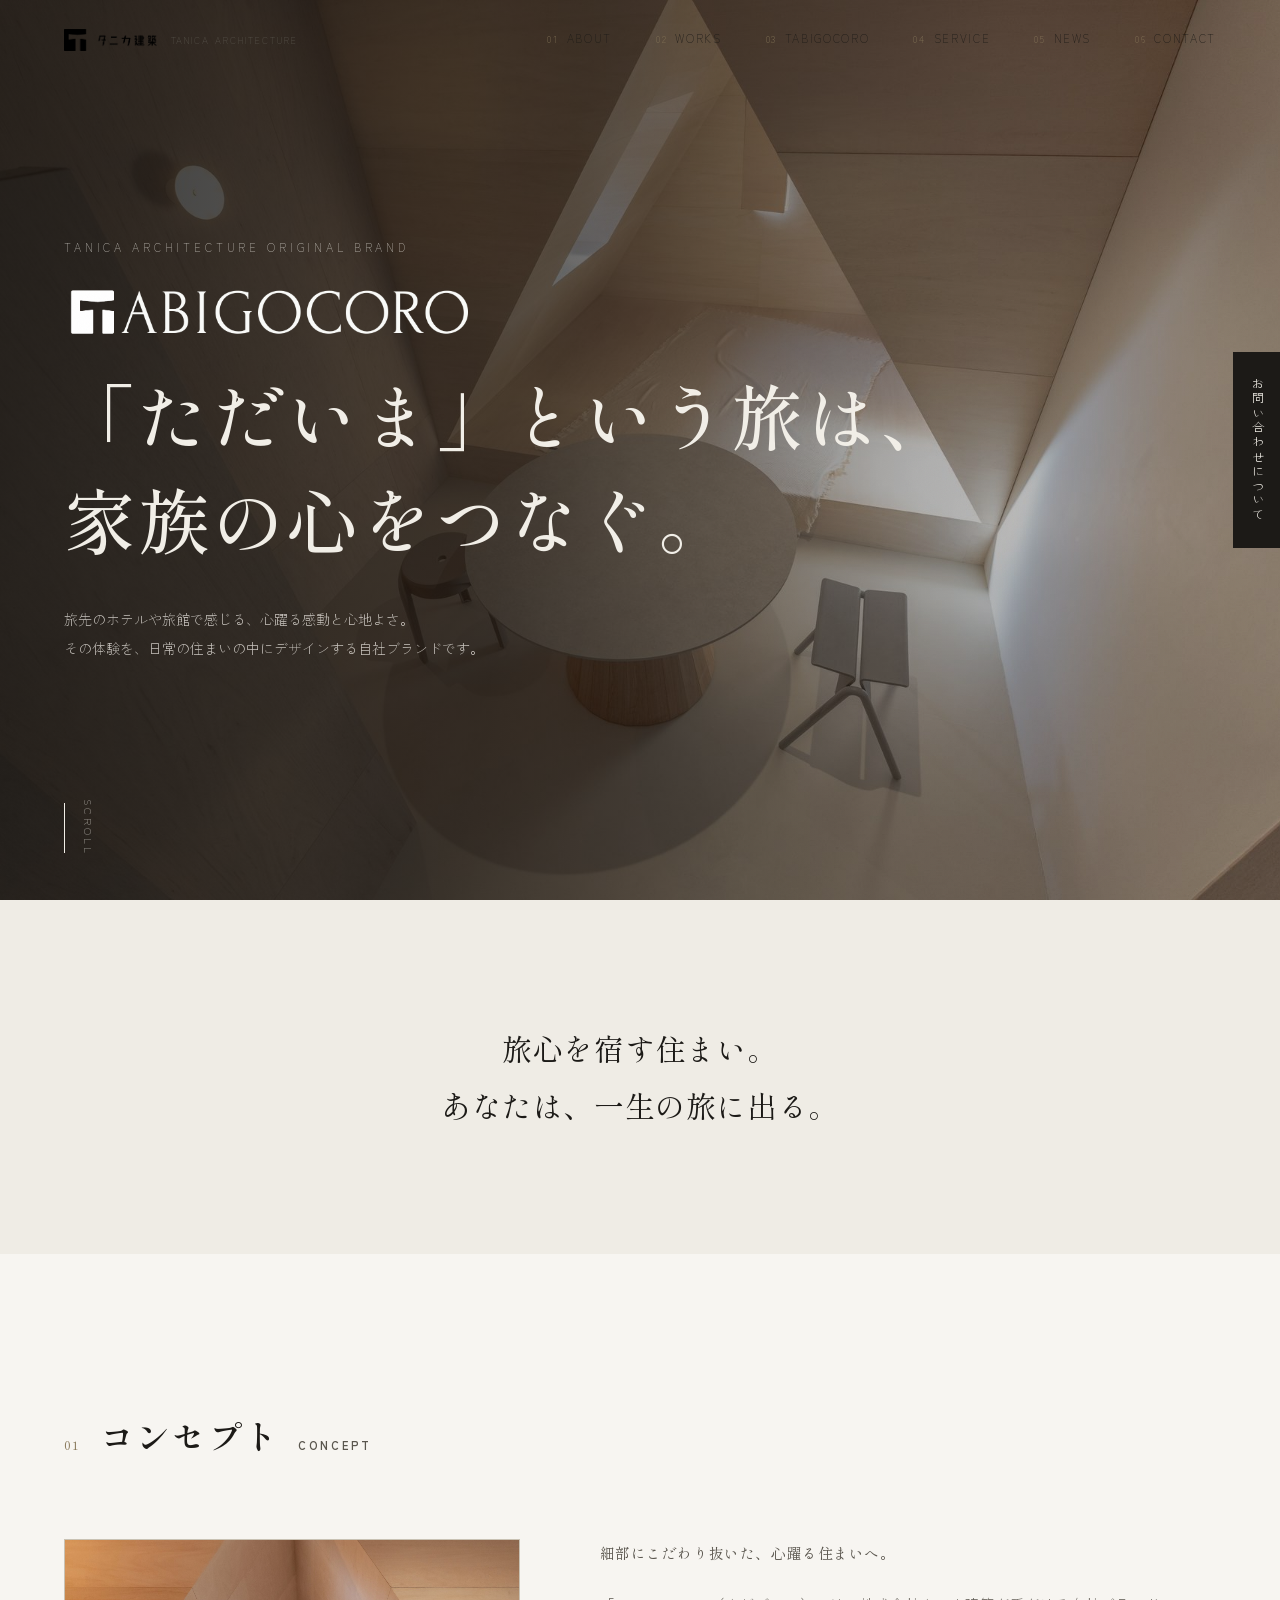
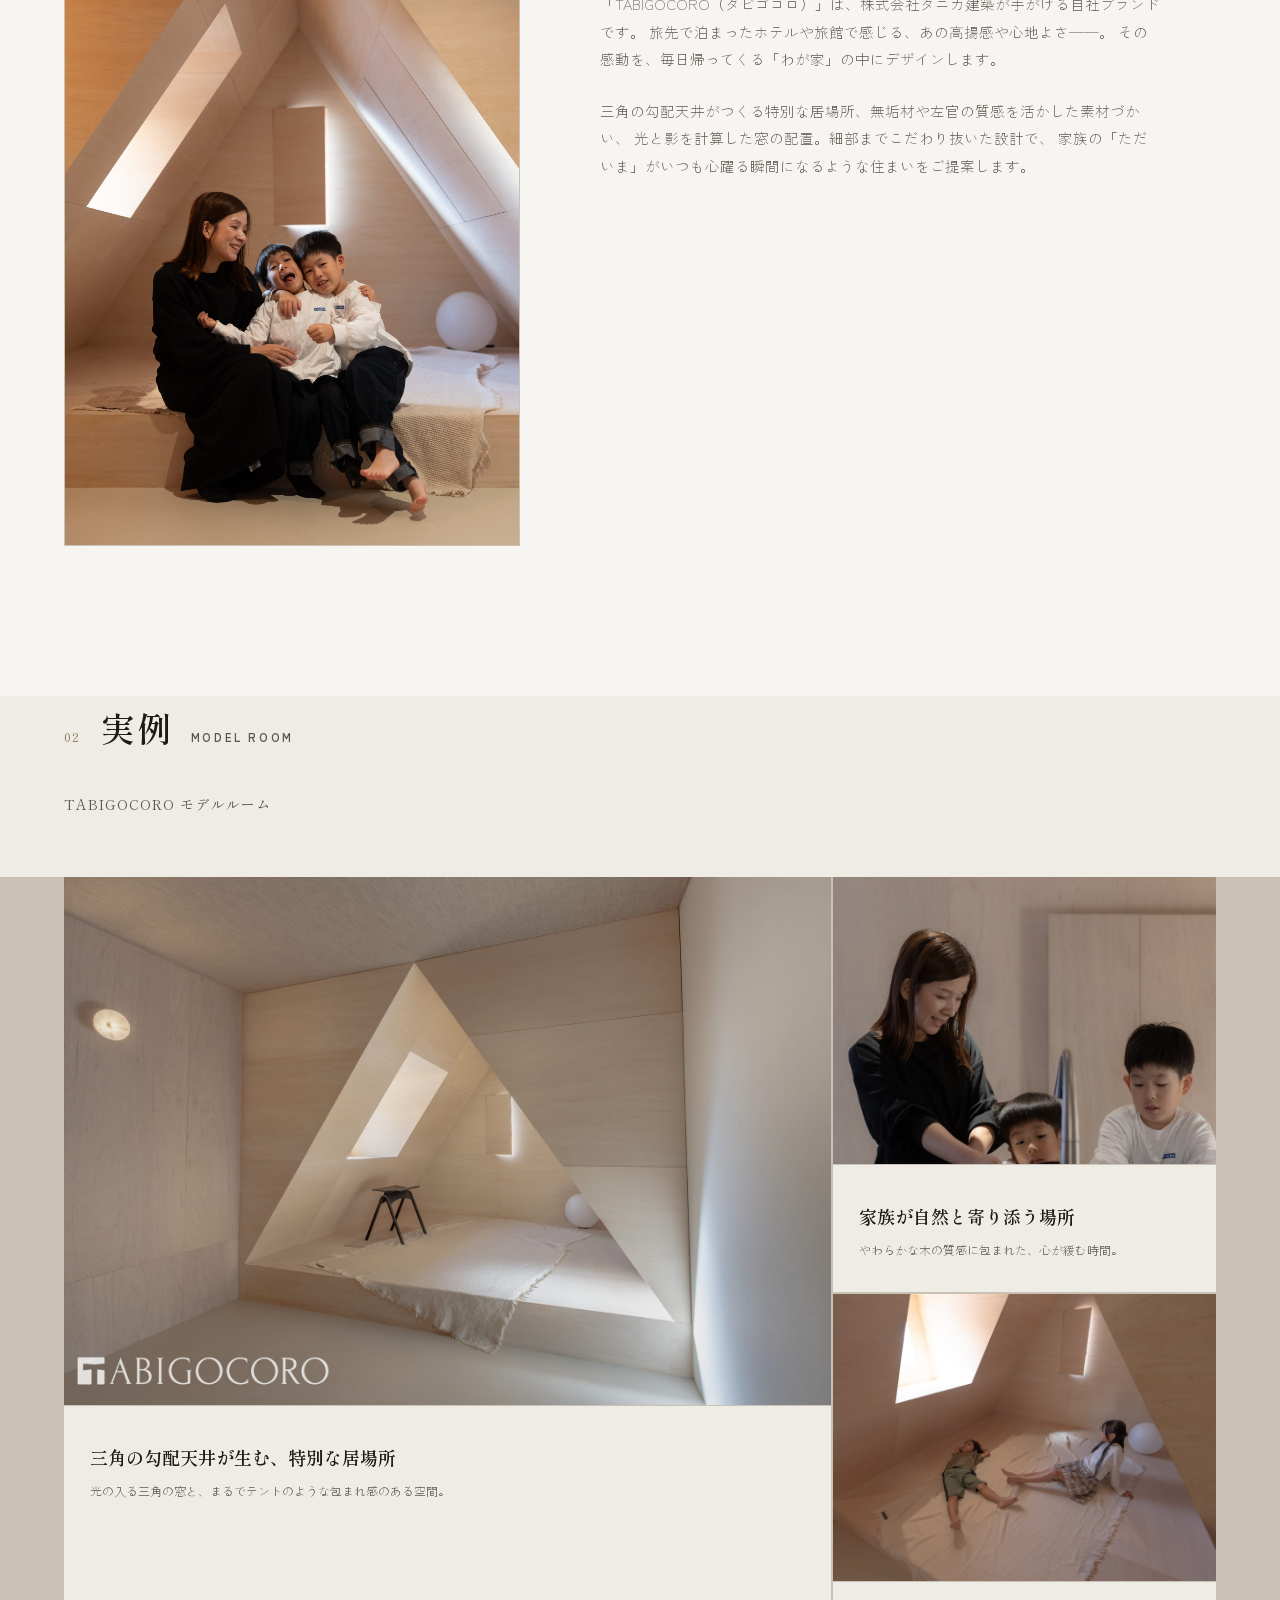
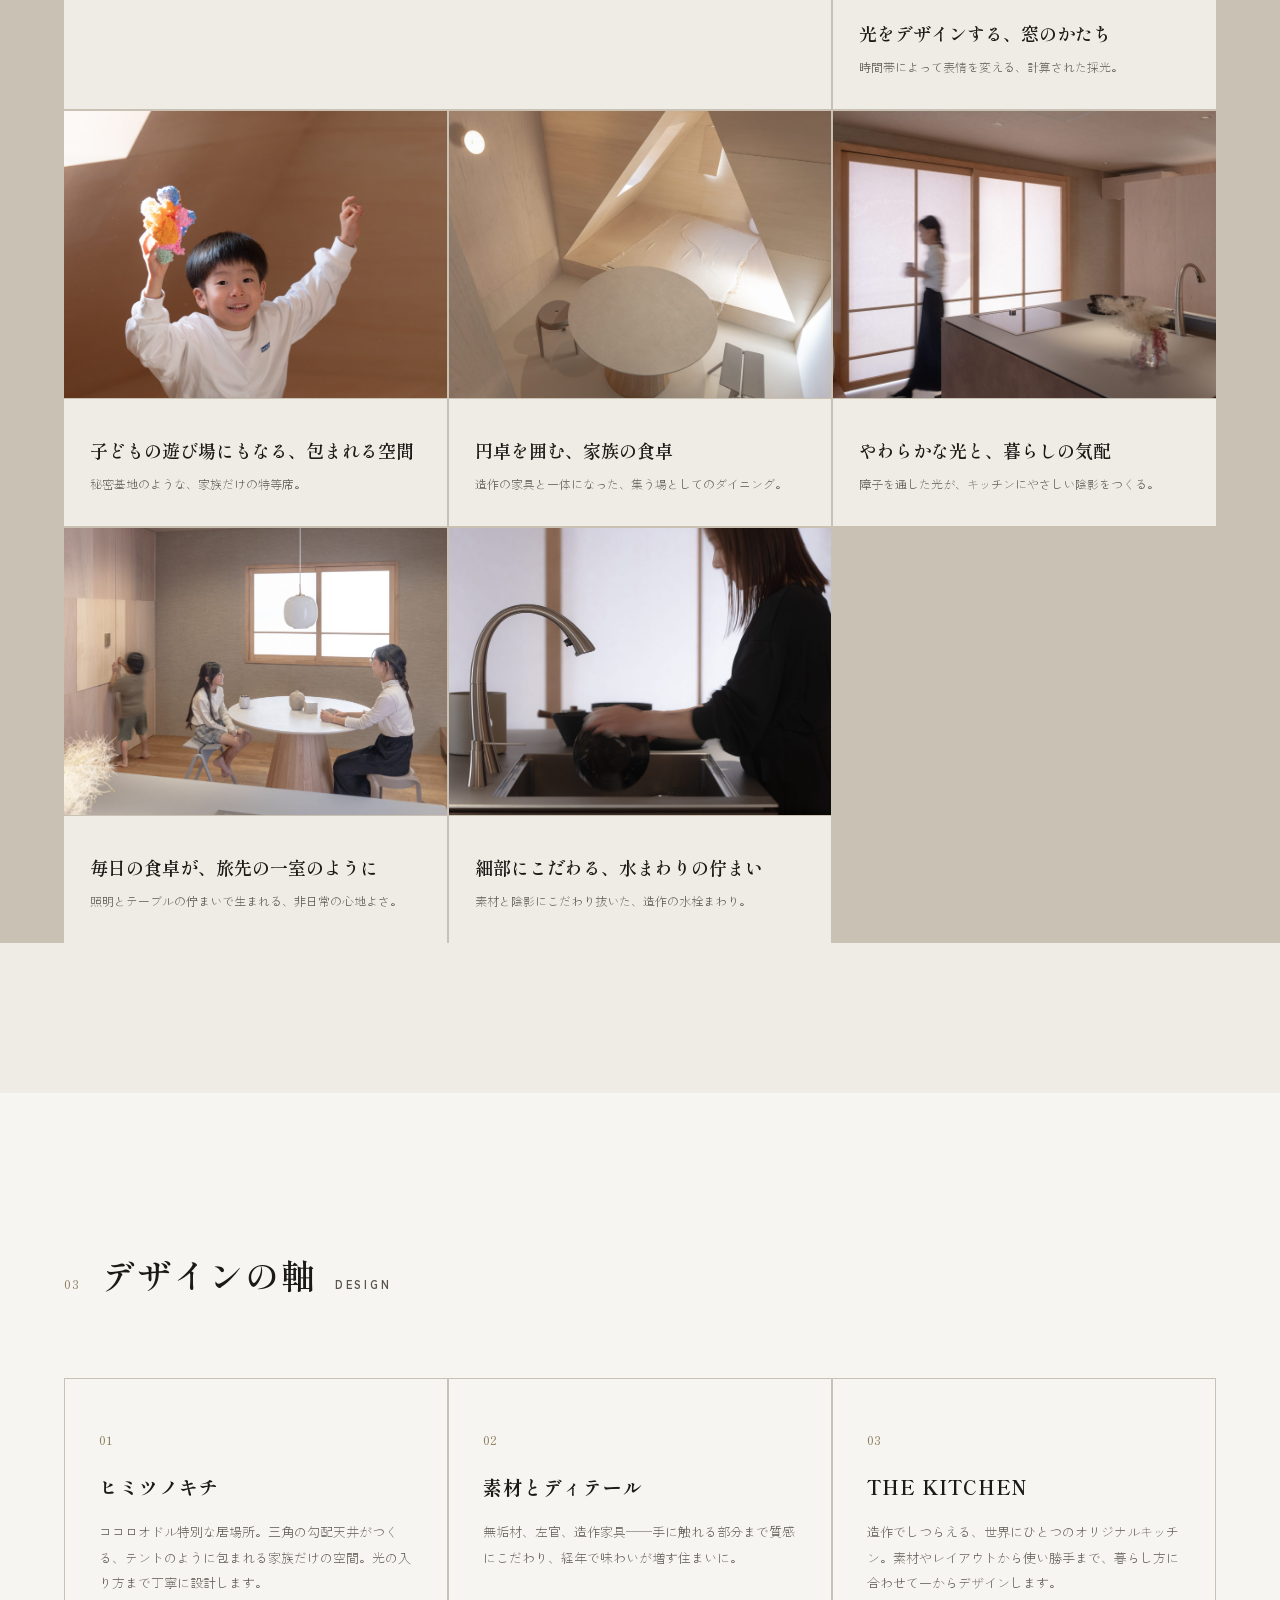
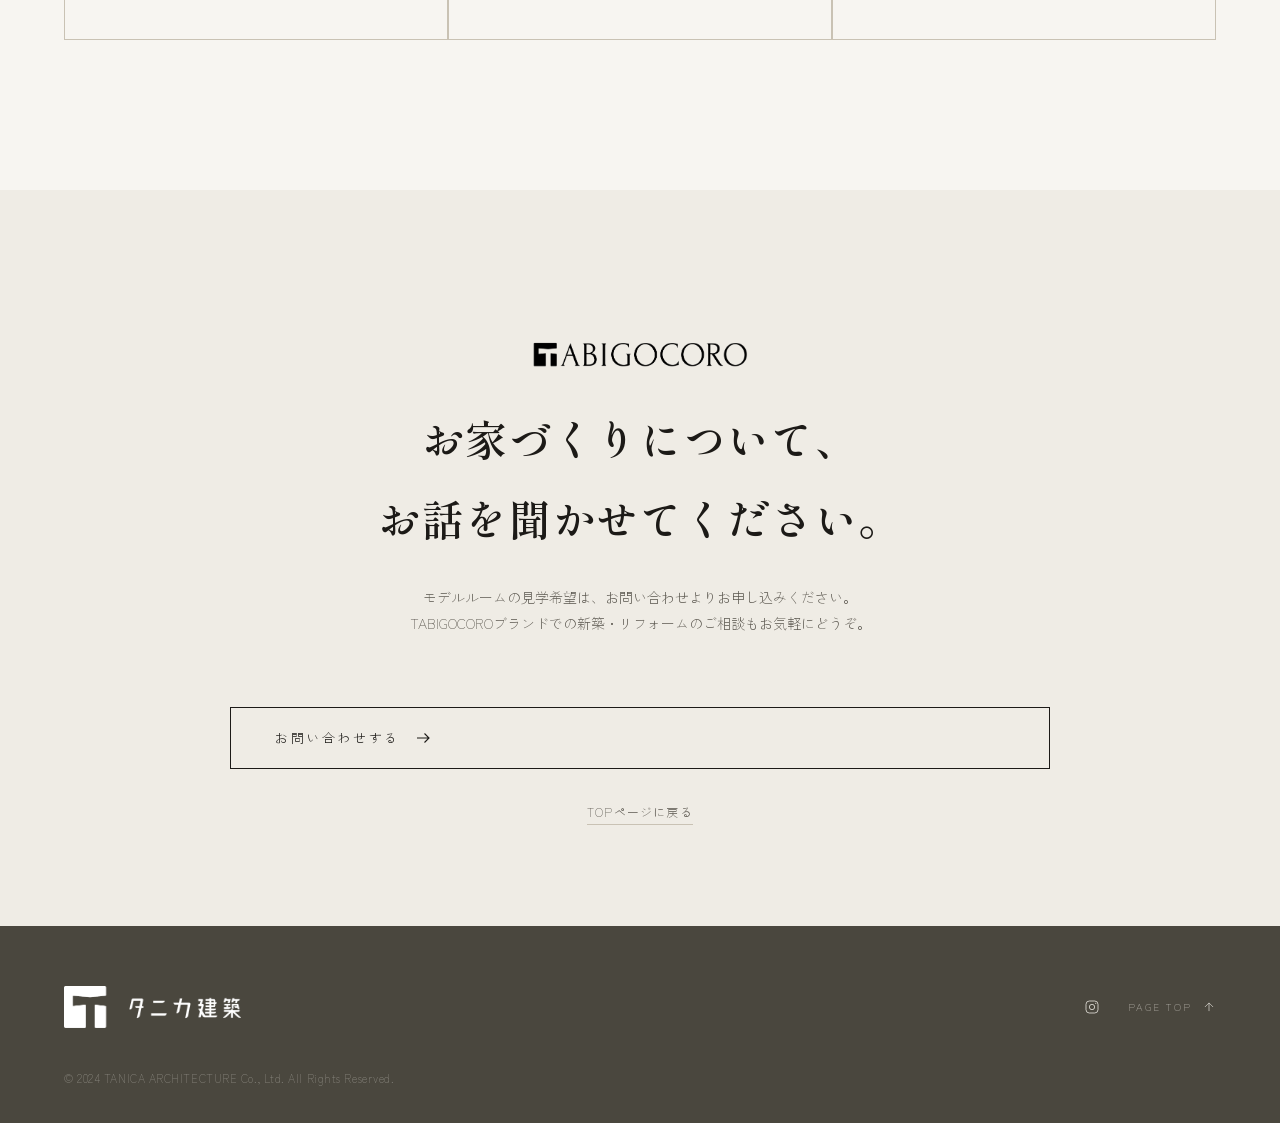
==== commit b745c28a: "TABIGOCOROギャラリーの重複写真を差し替え、Instagramバッジを控えめに調整 - ヒーロー/コンセプトと同じ写真を使っていたギャラリー2枚を   別カットに差し替え(tabigocoro" ====
--- a/tabigocoro.html
+++ b/tabigocoro.html
@@ -119,7 +119,7 @@
 
       <div class="work-card reveal">
         <div class="work-visual">
-          <img src="images/tabigocoro-family.jpg" alt="三角の勾配天井の下で寄り添う母親と子どもたち">
+          <img src="images/tabigocoro-family-kitchen.jpg" alt="キッチンで手を洗う母親と子どもたち">
         </div>
         <div class="work-info">
           <h3>家族が自然と寄り添う場所</h3>
@@ -149,7 +149,7 @@
 
       <div class="work-card reveal">
         <div class="work-visual">
-          <img src="images/tabigocoro-dining-overhead.jpg" alt="円卓のダイニングを見下ろす俯瞰写真">
+          <img src="images/tabigocoro-dining-round.jpg" alt="三角の勾配天井の下、円卓のダイニングを見下ろす">
         </div>
         <div class="work-info">
           <h3>円卓を囲む、家族の食卓</h3>
--- a/css/style.css
+++ b/css/style.css
@@ -225,6 +225,12 @@
   border-bottom:1px solid var(--line);padding-bottom:3px;
 }
 .instagram-feed{padding:0 5vw;}
+.instagram-feed a[href*="elfsight"]{
+  transform:scale(.75);
+  transform-origin:center;
+  opacity:.45;
+  filter:grayscale(1);
+}
 
 /* ---------- works ---------- */
 .works{padding:140px 0;background:var(--bg-alt);}
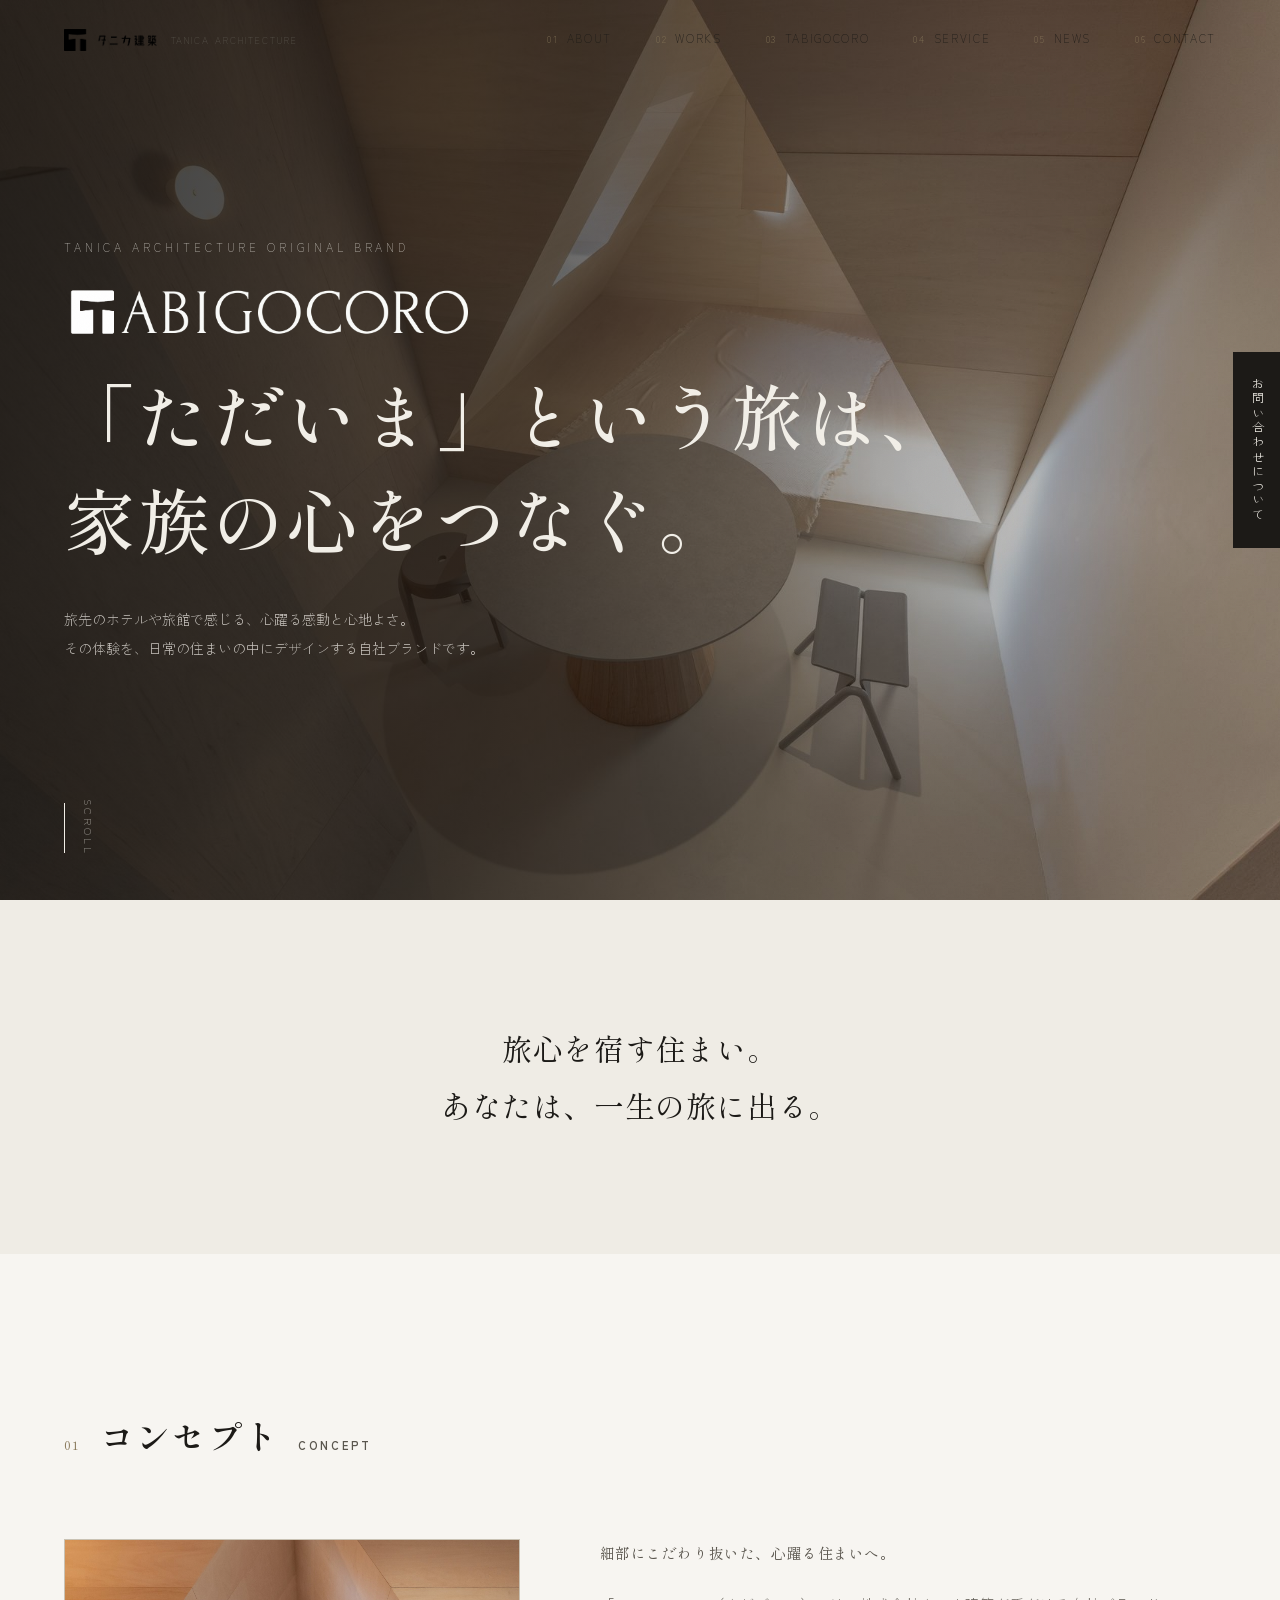
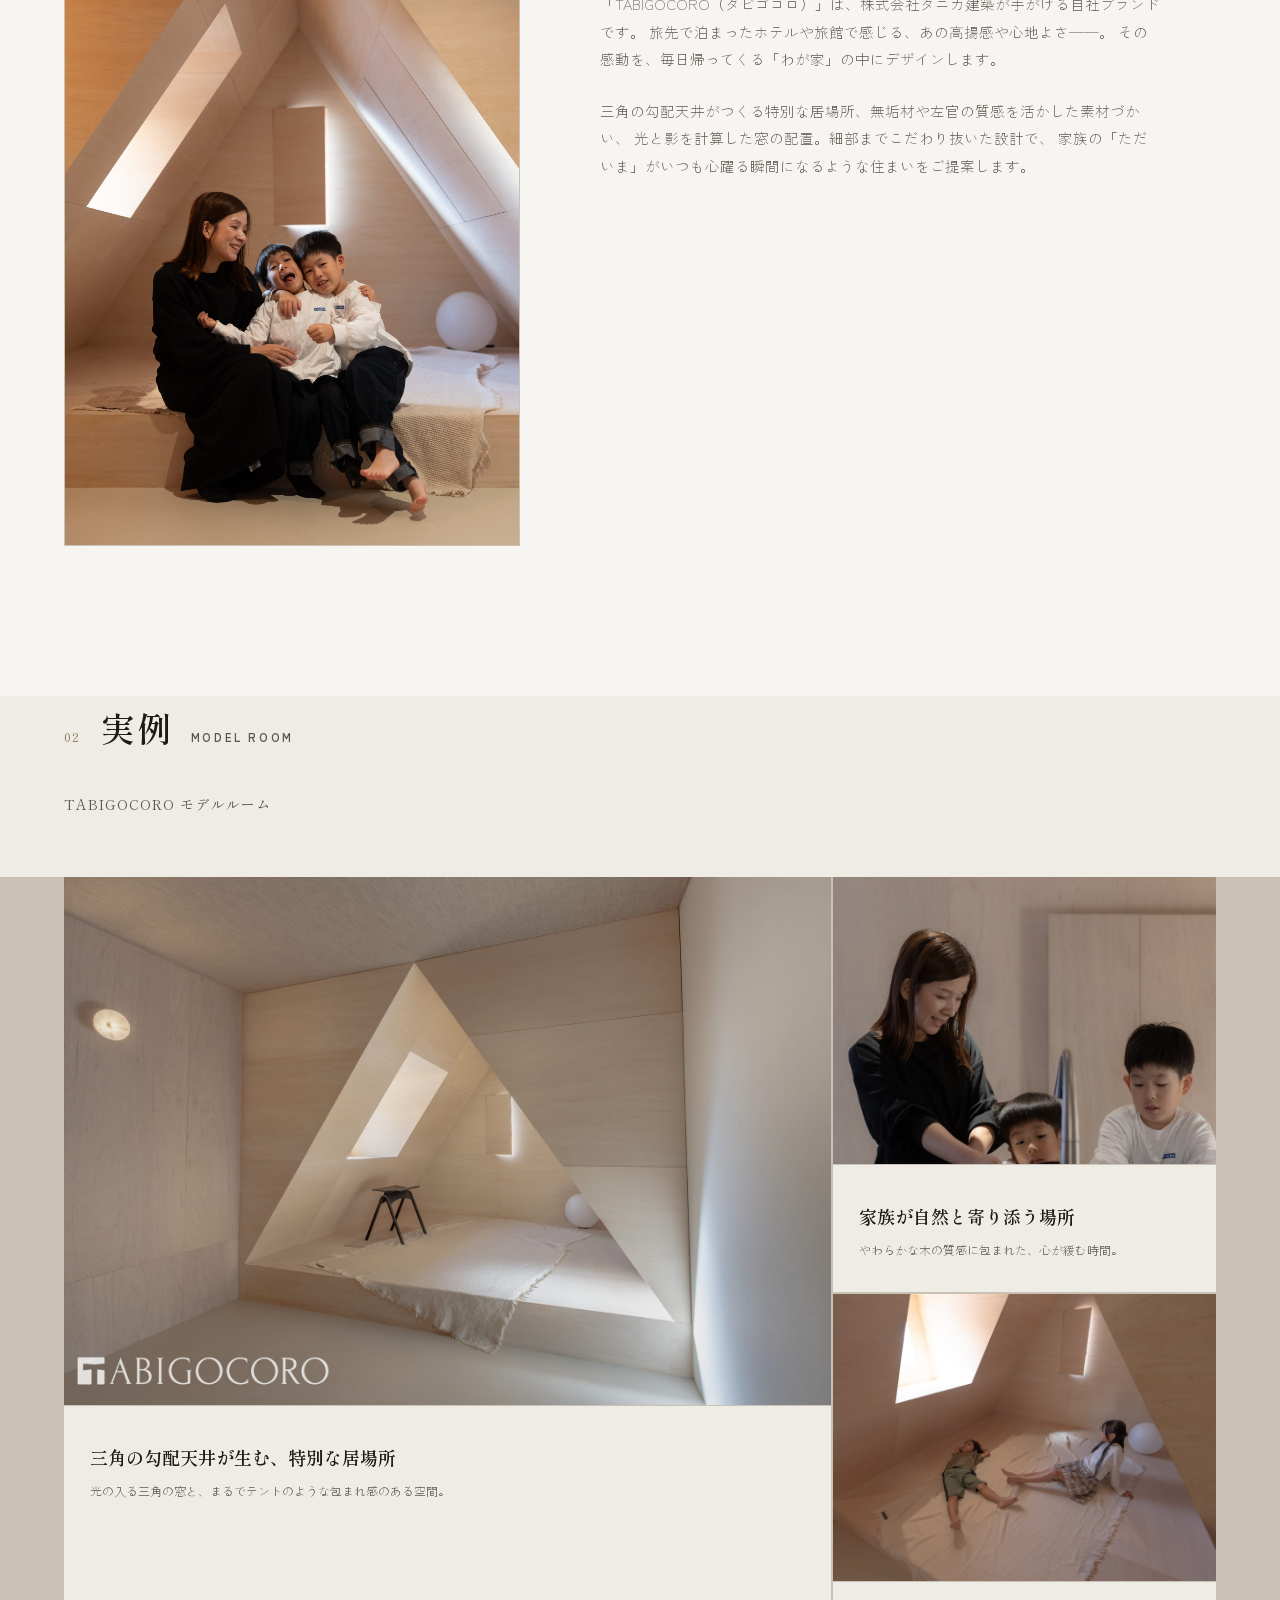
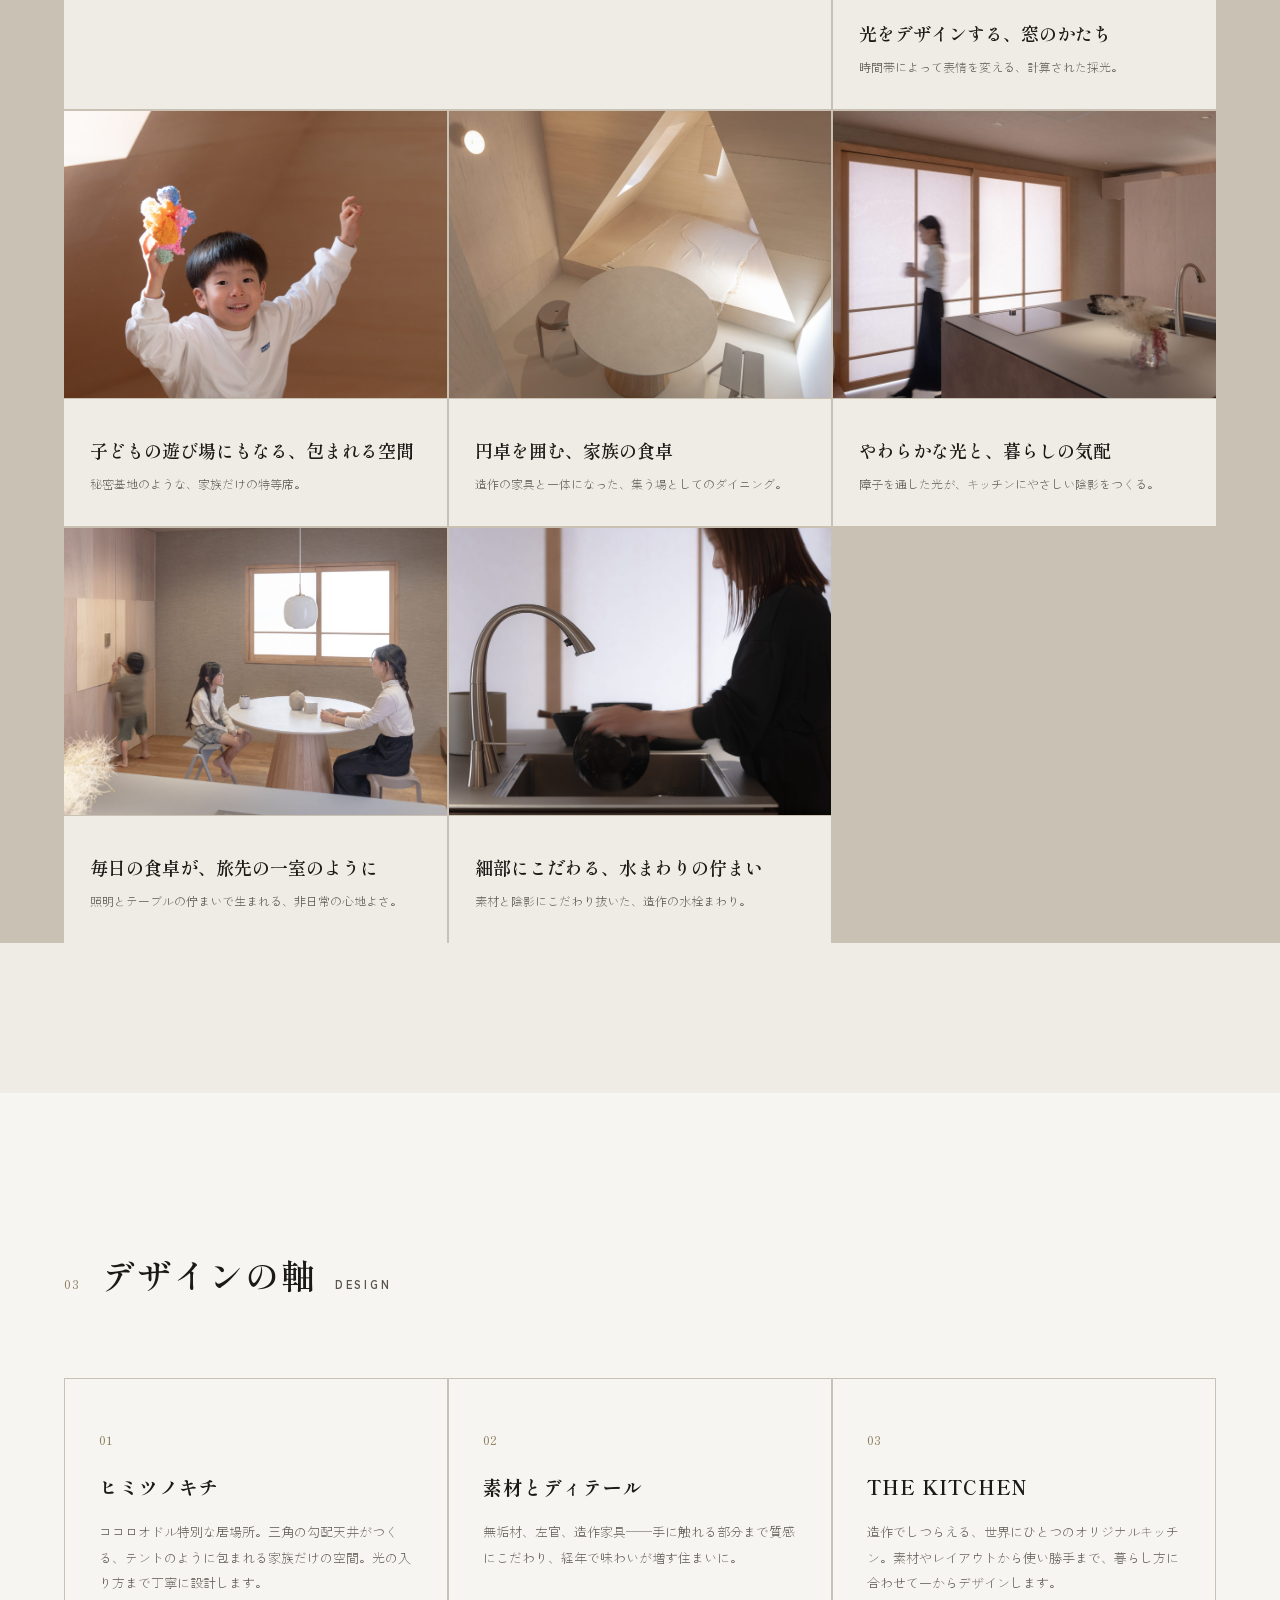
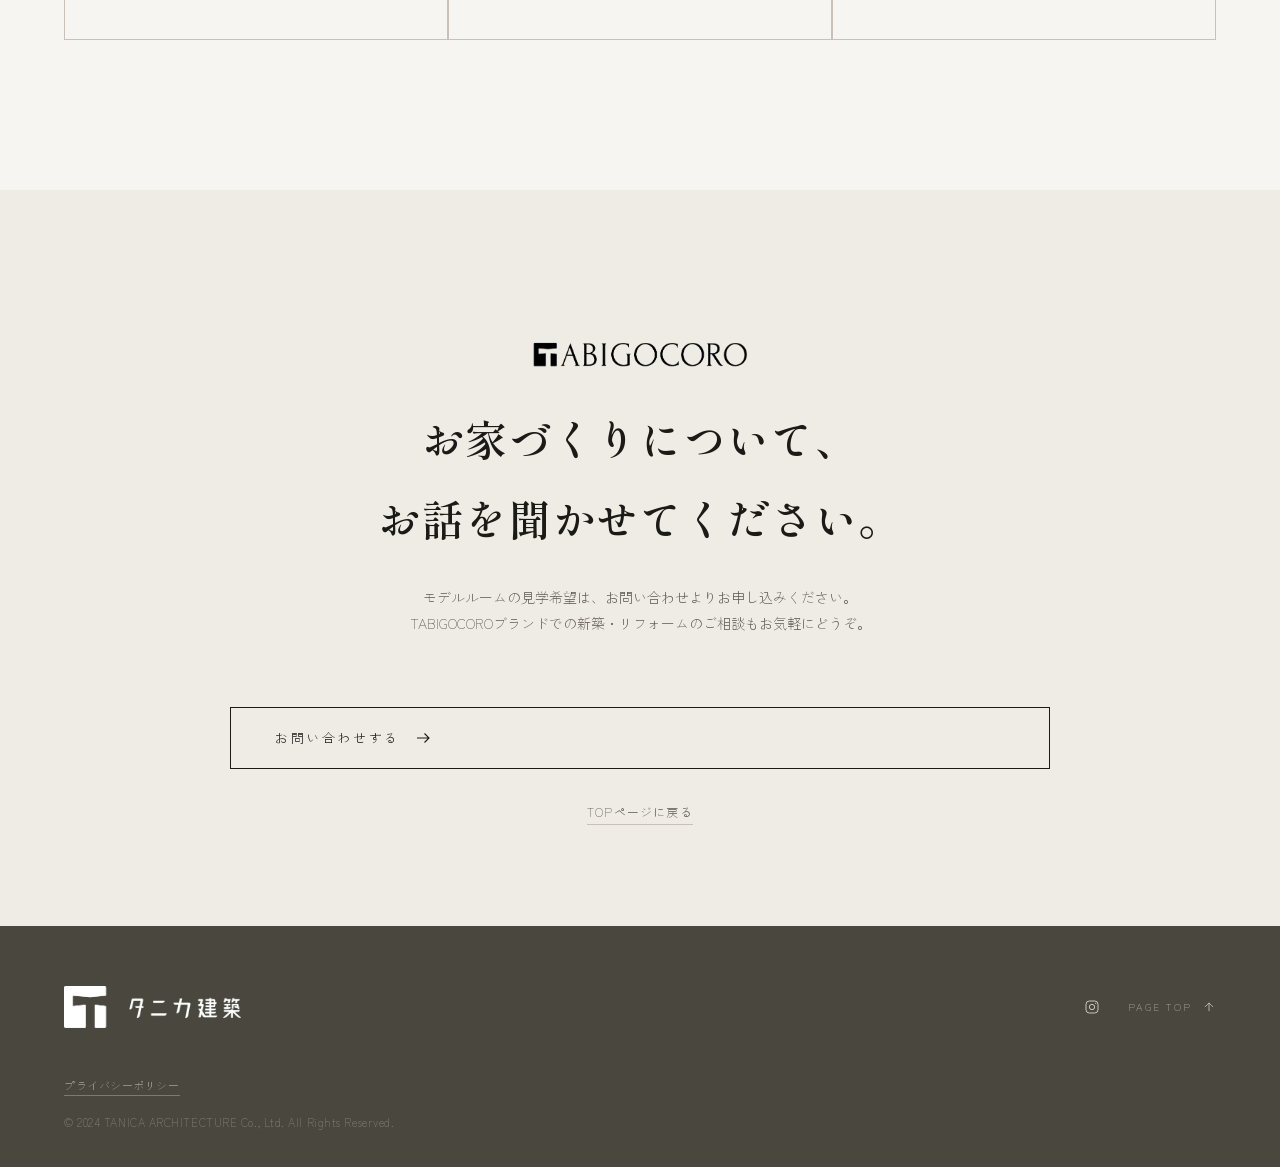
==== commit 736c73ed: "プライバシーポリシーページを新規追加 - privacy.html を新規作成(事業者情報・利用目的・第三者提供(Web3Forms)・   開示等の請求・改定について等を記載) - 問い合わせフォー" ====
--- a/tabigocoro.html
+++ b/tabigocoro.html
@@ -244,6 +244,7 @@
       </a>
     </div>
   </div>
+  <p class="footer-links"><a href="privacy.html">プライバシーポリシー</a></p>
   <p class="footer-copy">&copy; 2024 TANICA ARCHITECTURE Co., Ltd. All Rights Reserved.</p>
 </footer>
 
--- a/css/style.css
+++ b/css/style.css
@@ -226,11 +226,13 @@
 }
 .instagram-feed{padding:0 5vw;}
 .instagram-feed a[href*="elfsight"]{
-  transform:scale(.75);
+  transform:scale(.45);
   transform-origin:center;
-  opacity:.45;
+  opacity:.16;
   filter:grayscale(1);
-}
+  transition:opacity .3s ease;
+}
+.instagram-feed a[href*="elfsight"]:hover{opacity:.5;}
 
 /* ---------- works ---------- */
 .works{padding:140px 0;background:var(--bg-alt);}
@@ -357,6 +359,8 @@
 }
 .contact-form input:focus,.contact-form select:focus,.contact-form textarea:focus{border-color:var(--ink);}
 .contact-form textarea{resize:vertical;}
+.form-privacy-note{text-align:center;font-size:12px;color:var(--ink-soft);margin-bottom:30px;}
+.form-privacy-note a{border-bottom:1px solid var(--ink-soft);}
 .submit-btn{
   display:flex;align-items:center;gap:14px;margin:0 auto;
   padding:18px 44px;border:1px solid var(--ink);font-size:13px;letter-spacing:.2em;
@@ -399,7 +403,23 @@
 .footer-sns{display:flex;align-items:center;color:rgba(242,239,232,.75);transition:color .3s ease;}
 .footer-sns:hover{color:#f2efe8;}
 .to-top{display:flex;align-items:center;gap:10px;font-size:10px;letter-spacing:.2em;color:rgba(242,239,232,.7);}
+.footer-links{margin-bottom:14px;}
+.footer-links a{font-size:11px;letter-spacing:.05em;color:rgba(242,239,232,.55);border-bottom:1px solid rgba(242,239,232,.3);padding-bottom:2px;}
+.footer-links a:hover{color:rgba(242,239,232,.85);}
 .footer-copy{font-size:11px;color:rgba(242,239,232,.4);letter-spacing:.05em;}
+
+/* ---------- privacy policy page ---------- */
+.policy-hero{padding:180px 5vw 0;}
+.policy{padding:60px 0 160px;}
+.policy-inner{max-width:760px;margin:0 auto;padding:0 5vw;}
+.policy-lead{font-size:14px;color:var(--ink-soft);line-height:2.1;margin-bottom:60px;}
+.policy-inner h3{font-family:var(--serif);font-size:17px;font-weight:600;letter-spacing:.04em;margin:48px 0 16px;}
+.policy-inner h3:first-of-type{margin-top:0;}
+.policy-inner p{font-size:13.5px;color:var(--ink-soft);line-height:2;}
+.policy-inner a{border-bottom:1px solid var(--ink-soft);}
+.policy-list{margin:14px 0 0;padding-left:1.4em;}
+.policy-list li{font-size:13.5px;color:var(--ink-soft);line-height:2;list-style:disc;}
+.policy-date{margin-top:60px;font-size:12px;color:var(--ink-soft);}
 
 /* ---------- responsive ---------- */
 @media (max-width:980px){
